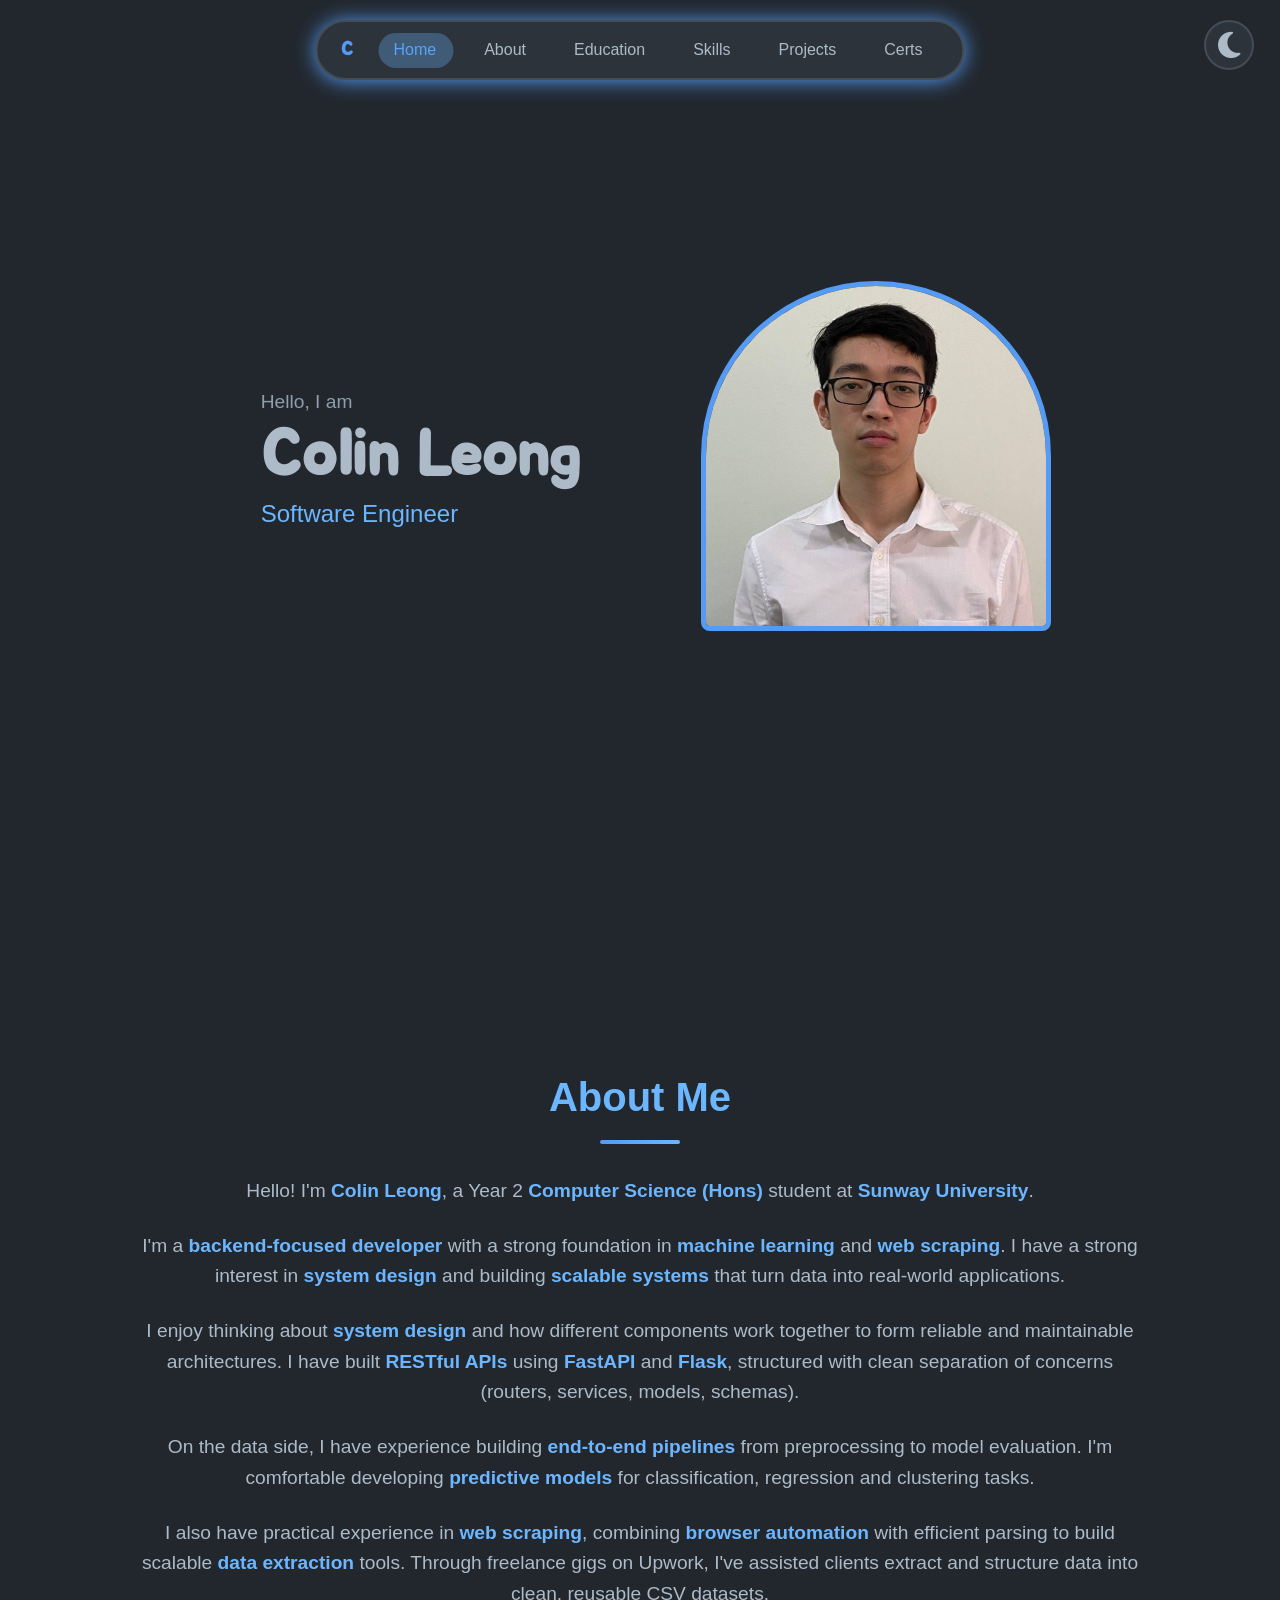
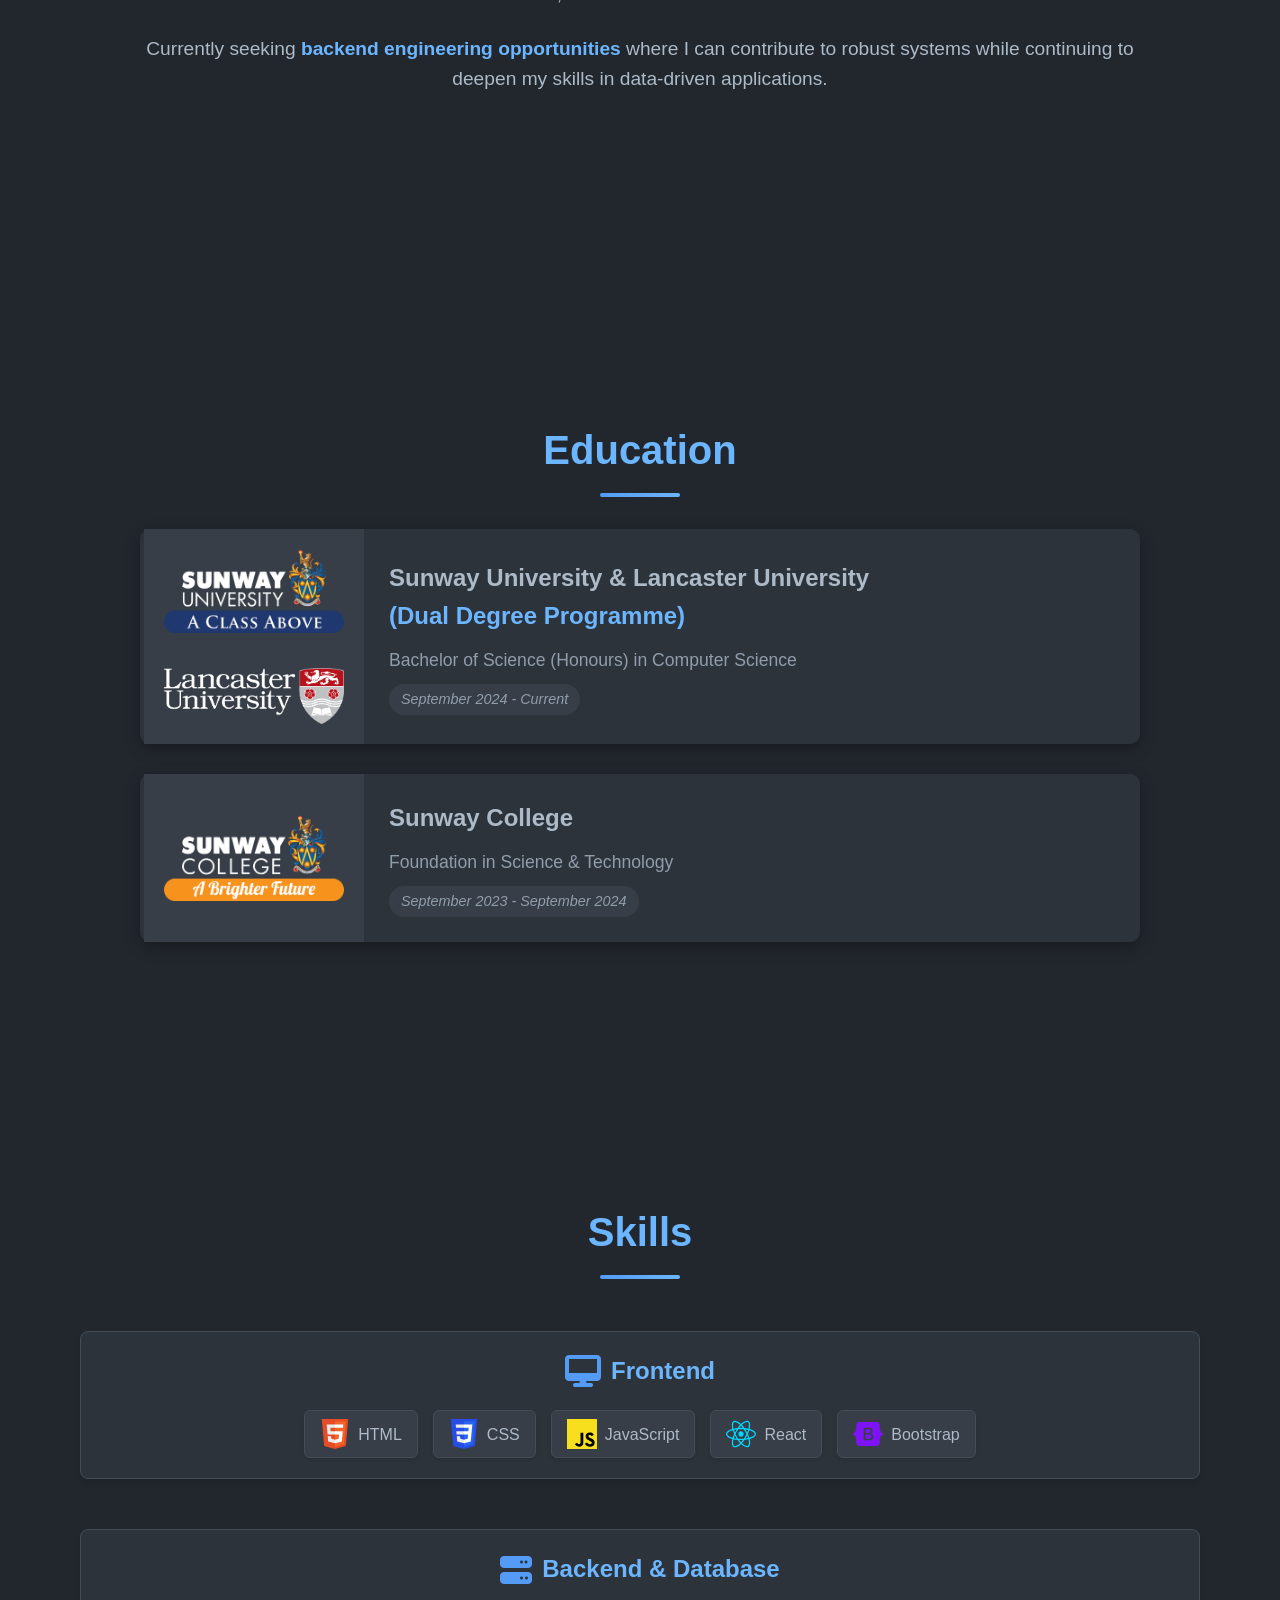
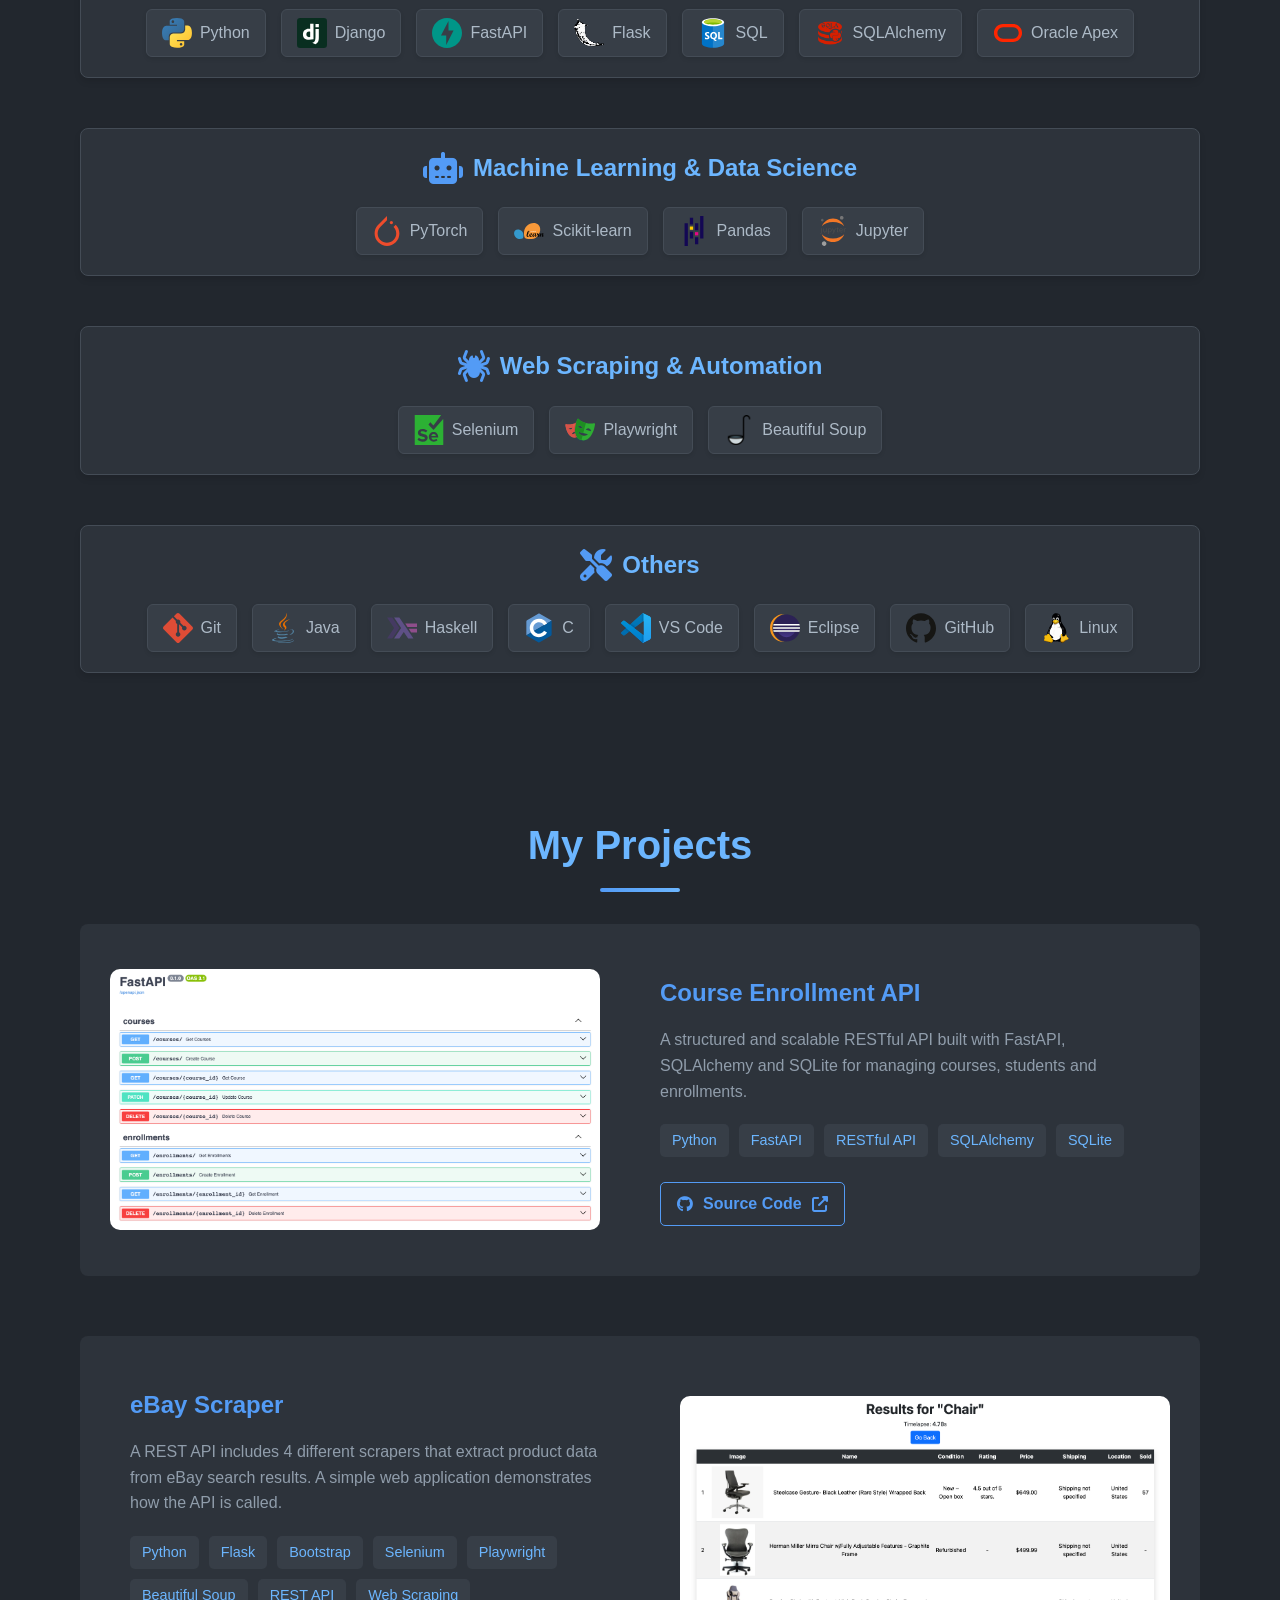
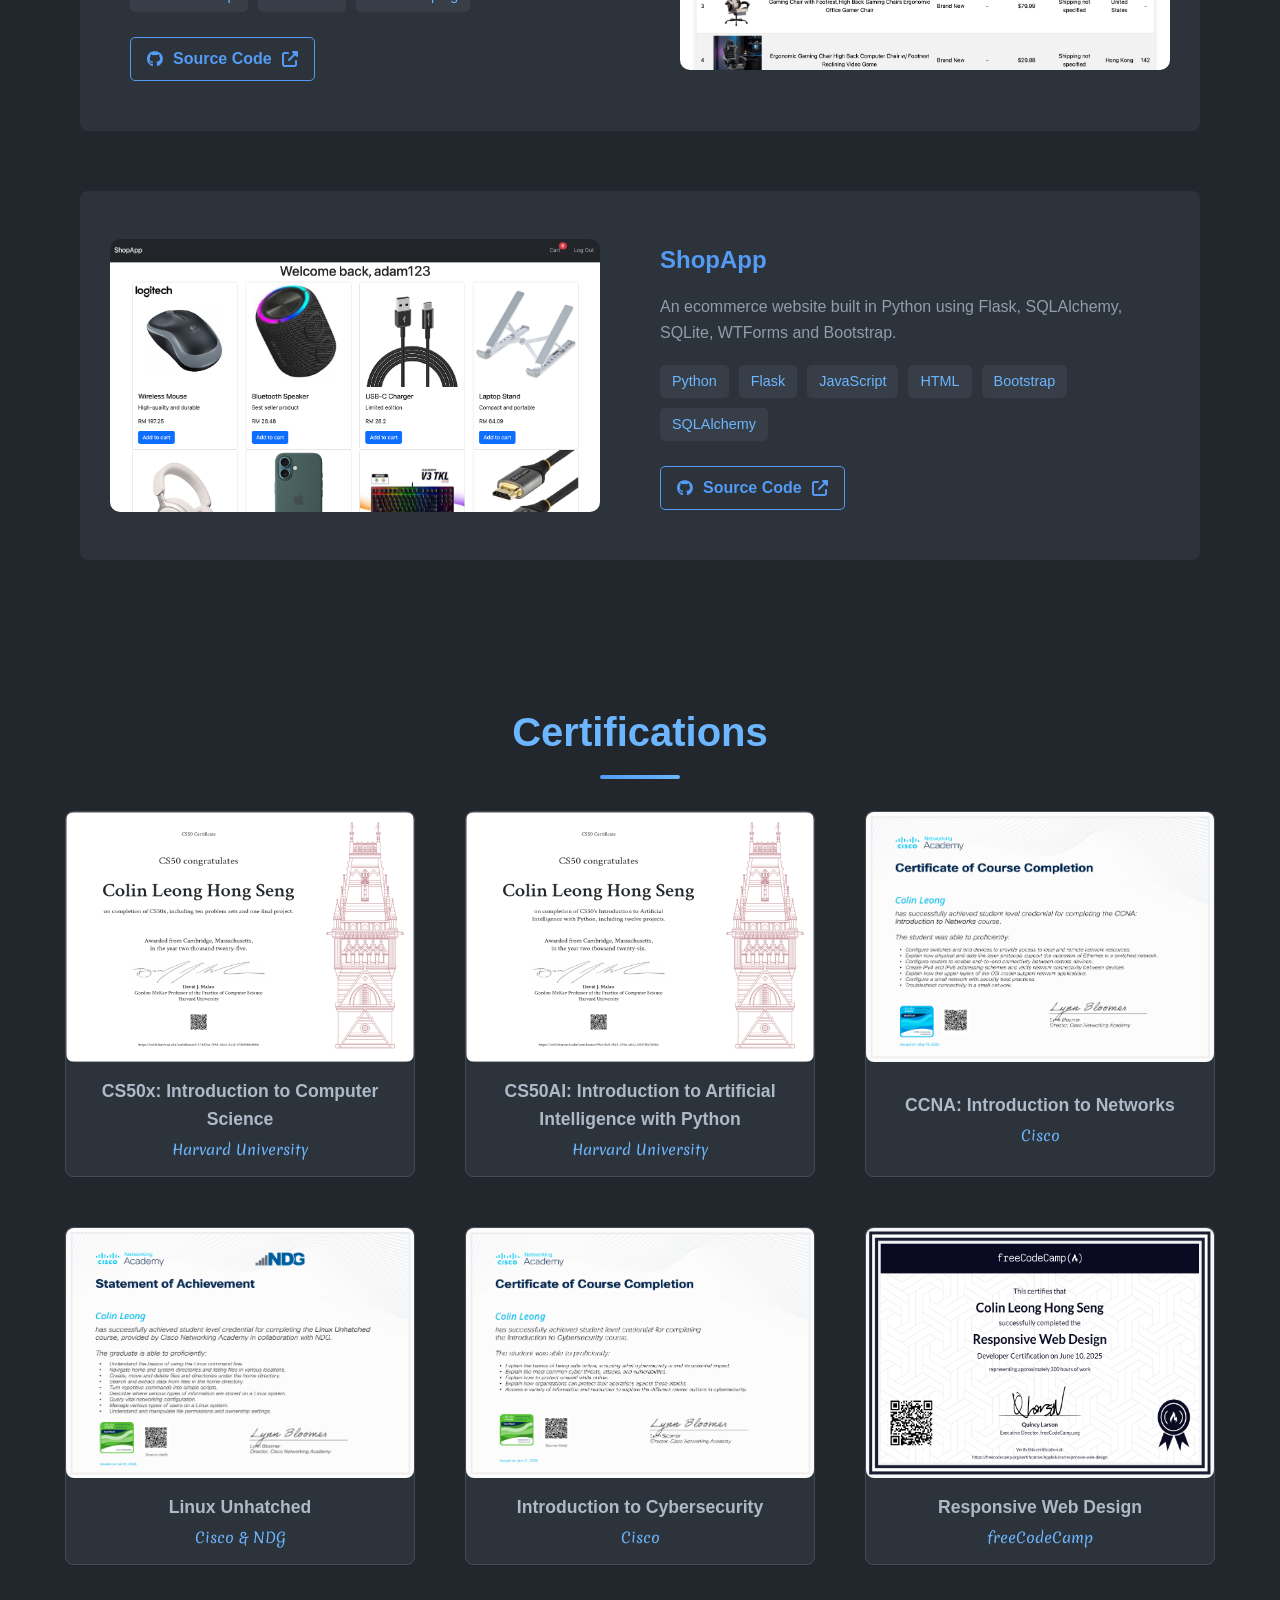
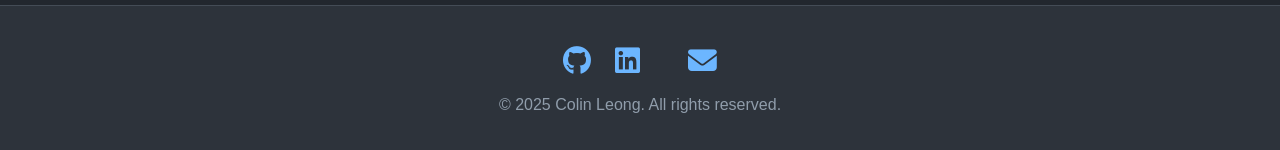
==== index.html @ dbf8478b "added course enrollment api picture" ====
<!DOCTYPE html>
<html lang="en">

<head>
    <meta charset="UTF-8">
    <meta name="viewport" content="width=device-width, initial-scale=1.0">
    <title>Colin Leong - Software Engineer</title>
    <link rel="icon" type="image/x-icon" href="images/favicon.ico">
    <link rel="stylesheet" href="https://cdnjs.cloudflare.com/ajax/libs/font-awesome/6.4.0/css/all.min.css">    <!-- Font Awesome -->
    <link rel="stylesheet" type='text/css' href="https://cdn.jsdelivr.net/gh/devicons/devicon@latest/devicon.min.css" />    <!-- Devicon -->
    <link rel="stylesheet" href="static/styles.css">
</head>

<body>
    <header>
        <!-- Navbar -->
        <nav id="navbar">
            <div id="logo">C</div>

            <div id="hamburger" class="pointer">
                <span></span>
                <span></span>
                <span></span>
            </div>

            <ul id="nav-links">
                <li><a href="#home" class="nav-link pointer active">Home</a></li>
                <li><a href="#about" class="nav-link pointer">About</a></li>
                <li><a href="#education" class="nav-link pointer">Education</a></li>
                <li><a href="#skills" class="nav-link pointer">Skills</a></li>
                <li><a href="#projects" class="nav-link pointer">Projects</a></li>
                <li><a href="#certs" class="nav-link pointer">Certs</a></li>
            </ul>

            <div id="nav-indicator"></div>
        </nav>

        <!-- Toggle Theme Button -->
        <button id="theme-toggle" class="pointer">
            <i class="fas fa-moon"></i>
        </button>
    </header>

    <main>
        <!-- Home Section -->
        <section id="home">
            <div id="home-container">
                <div id="home-text">
                    <span id="home-intro">Hello, I am</span>
                    <h1 id="home-name">Colin Leong</h1>
                    <span id="home-role">Software Engineer</span>
                </div>
                <div id="profile-container">
                    <img src="images/profile.jpg" alt="Profile Image" id="profile-image">
                </div>
            </div>
        </section>

        <!-- About Section -->
        <section id="about">
            <h2 class="section-title">About Me</h2>
            <div id="about-content">
                <p>Hello! I'm <span class="highlight">Colin Leong</span>, a Year 2 <span class="highlight">Computer Science (Hons)</span> student at <span class="highlight">Sunway University</span>.</p>
                <p>I'm a <span class="highlight">backend-focused developer</span> with a strong foundation in <span class="highlight">machine learning</span> and <span class="highlight">web scraping</span>. I have a strong interest in <span class="highlight">system design</span> and building <span class="highlight">scalable systems</span> that turn data into real-world applications.</p>
                <p>I enjoy thinking about <span class="highlight">system design</span> and how different components work together to form reliable and maintainable architectures. I have built <span class="highlight">RESTful APIs</span> using <span class="highlight">FastAPI</span> and <span class="highlight">Flask</span>, structured with clean separation of concerns (routers, services, models, schemas).</p>
                <p>On the data side, I have experience building <span class="highlight">end-to-end pipelines</span> from preprocessing to model evaluation. I'm comfortable developing <span class="highlight">predictive models</span> for classification, regression and clustering tasks.</p>
                <p>I also have practical experience in <span class="highlight">web scraping</span>, combining <span class="highlight">browser automation</span> with efficient parsing to build scalable <span class="highlight">data extraction</span> tools. Through freelance gigs on Upwork, I've assisted clients extract and structure data into clean, reusable CSV datasets.</p>
                <p>Currently seeking <span class="highlight">backend engineering opportunities</span> where I can contribute to robust systems while continuing to deepen my skills in data-driven applications.</p>
            </div>
        </section>

        <!-- Education Section -->
        <section id="education">
            <h2 class="section-title">Education</h2>
            <div id="education-container">

                <!-- Education - University -->
                <article class="education">
                    <div class="logo-container">
                        <img src="images/education/Sunway University Dark.png" alt="Sunway University" class="school-logo">
                        <img src="images/education/Lancaster University Dark.png" alt="Lancaster University" class="school-logo">
                    </div>
                    <div class="education-details">
                        <h3 class="school-name">Sunway University & Lancaster University<br>
                            <span id="degree-tooltip">
                                (Dual Degree Programme)
                                <span id="degree-tooltip-text">
                                    <span class="highlight">Lancaster University</span> oversees and moderates the programme delivered by <span class="highlight">Sunway University</span>, allowing degrees to be awarded by both institutions.
                                </span>
                            </span>
                        </h3>
                        <p class="programme">Bachelor of Science (Honours) in Computer Science</p>
                        <p class="year">September 2024 - Current</p>
                    </div>
                </article>
                
                <!-- Education - College -->
                <article class="education">
                    <div class="logo-container">
                        <img src="images/education/Sunway College Dark.png" alt="Sunway College" class="school-logo">
                    </div>
                    <div class="education-details">
                        <h3 class="school-name">Sunway College</h3>
                        <p class="programme">Foundation in Science & Technology</p>
                        <p class="year">September 2023 - September 2024</p>
                    </div>
                </article>
            </div>
        </section>

        <!-- Skills Section -->
        <section id="skills">
            <h2 class="section-title">Skills</h2>
            <div id="skills-container">
                <!-- Skills - Frontend -->
                <div class="skills-category">
                    <h3 class="category-title">
                        <i class="fas fa-desktop" title="Frontend"></i>
                        Frontend
                    </h3>
                    <ul class="skills-subcontainer">
                        <li class="skill-item">
                            <img src="images/skills/frontend/html.svg" alt="HTML" class="skill-icon">
                            <span>HTML</span>
                        </li>
                        <li class="skill-item">
                            <img src="images/skills/frontend/css.svg" alt="CSS" class="skill-icon">
                            <span>CSS</span>
                        </li>
                        <li class="skill-item">
                            <img src="images/skills/frontend/javascript.svg" alt="JavaScript" class="skill-icon">
                            <span>JavaScript</span>
                        </li>
                        <li class="skill-item">
                            <img src="images/skills/frontend/react.svg" alt="React" class="skill-icon">
                            <span>React</span>
                        </li>
                        <li class="skill-item">
                            <img src="images/skills/frontend/bootstrap.svg" alt="Bootstrap" class="skill-icon">
                            <span>Bootstrap</span>
                        </li>
                    </ul>
                </div>
                <!-- Skills - Backend & Database -->
                <div class="skills-category">
                    <h3 class="category-title">
                        <i class="fas fa-server" title="Backend"></i>
                        Backend & Database
                    </h3>
                    <ul class="skills-subcontainer">
                        <li class="skill-item">
                            <img src="images/skills/backend-db/python.svg" alt="Python" class="skill-icon">
                            <span>Python</span>
                        </li>
                        <li class="skill-item">
                            <img src="images/skills/backend-db/django.svg" alt="Django" class="skill-icon">
                            <span>Django</span>
                        </li>
                        <li class="skill-item">
                            <img src="images/skills/backend-db/fastapi.svg" alt="FastAPI" class="skill-icon">
                            <span>FastAPI</span>
                        </li>
                        <li class="skill-item">
                            <img src="images/skills/backend-db/flask.svg" alt="Flask" class="skill-icon">
                            <span>Flask</span>
                        </li>
                        <li class="skill-item">
                            <img src="images/skills/backend-db/sql.svg" alt="SQL" class="skill-icon">
                            <span>SQL</span>
                        </li>
                        <li class="skill-item">
                            <img src="images/skills/backend-db/sqlalchemy.png" alt="SQLAlchemy" class="skill-icon" style="width: auto;">
                            <span>SQLAlchemy</span>
                        </li>
                        <li class="skill-item">
                            <img src="images/skills/backend-db/oracle-apex.svg" alt="Oracle Apex" class="skill-icon">
                            <span>Oracle Apex</span>
                        </li>
                    </ul>
                </div>
                <!-- Skills - Machine Learning & Data Science -->
                <div class="skills-category">
                    <h3 class="category-title">
                        <i class="fas fa-robot" title="Machine Learning & Data Science"></i>
                        Machine Learning & Data Science
                    </h3>
                    <ul class="skills-subcontainer">
                        <li class="skill-item">
                            <img src="images/skills/ml-ds/pytorch.svg" alt="PyTorch" class="skill-icon">
                            <span>PyTorch</span>
                        </li>
                        <li class="skill-item">
                            <img src="images/skills/ml-ds/scikit-learn.svg" alt="Scikit-learn" class="skill-icon">
                            <span>Scikit-learn</span>
                        </li>
                        <li class="skill-item">
                            <img src="images/skills/ml-ds/pandas.svg" alt="Pandas" class="skill-icon">
                            <span>Pandas</span>
                        </li>
                        <li class="skill-item">
                            <img src="images/skills/ml-ds/jupyter.svg" alt="Jupyter" class="skill-icon">
                            <span>Jupyter</span>
                        </li>
                    </ul>
                </div>
                <!-- Skills - Web Scraping & Automation -->
                <div class="skills-category">
                    <h3 class="category-title">
                        <i class="fas fa-spider" title="Web Scraping & Automation"></i>
                        Web Scraping & Automation
                    </h3>
                    <ul class="skills-subcontainer">
                        <li class="skill-item">
                            <img src="images/skills/ws-automation/selenium.svg" alt="Selenium" class="skill-icon">
                            <span>Selenium</span>
                        </li>
                        <li class="skill-item">
                            <img src="images/skills/ws-automation/playwright.svg" alt="Playwright" class="skill-icon">
                            <span>Playwright</span>
                        </li>
                        <li class="skill-item">
                            <img src="images/skills/ws-automation/beautiful-soup.png" alt="Beautiful Soup" class="skill-icon">
                            <span>Beautiful Soup</span>
                        </li>
                    </ul>
                </div>
                <!-- Skills - Others -->
                <div class="skills-category">
                    <h3 class="category-title">
                        <i class="fas fa-tools" title="Others"></i>
                        Others
                    </h3>
                    <ul class="skills-subcontainer">
                        <li class="skill-item">
                            <img src="images/skills/others/git.svg" alt="Git" class="skill-icon">
                            <span>Git</span>
                        </li>
                        <li class="skill-item">
                            <img src="images/skills/others/java.svg" alt="Java" class="skill-icon">
                            <span>Java</span>
                        </li>
                        <li class="skill-item">
                            <img src="images/skills/others/haskell.svg" alt="Haskell" class="skill-icon">
                            <span>Haskell</span>
                        </li>
                        <li class="skill-item">
                            <img src="images/skills/others/c.svg" alt="C" class="skill-icon">
                            <span>C</span>
                        </li>
                        <li class="skill-item">
                            <img src="images/skills/others/vs-code.svg" alt="VS Code" class="skill-icon">
                            <span>VS Code</span>
                        </li>
                        <li class="skill-item">
                            <img src="images/skills/others/eclipse.svg" alt="Eclipse" class="skill-icon">
                            <span>Eclipse</span>
                        </li>
                        <li class="skill-item">
                            <img src="images/skills/others/github.svg" alt="GitHub" class="skill-icon">
                            <span>GitHub</span>
                        </li>
                        <li class="skill-item">
                            <img src="images/skills/others/linux.svg" alt="Linux" class="skill-icon">
                            <span>Linux</span>
                        </li>
                    </ul>
                </div>
            </div>
        </section>

        <!-- Projects Section -->
        <section id="projects">
            <h2 class="section-title">My Projects</h2>
            
            <div id="projects-container">
                <!-- Project 1 - Course Enrollment API -->
                <article class="project">
                    <div class="project-image-container">
                        <img src="images/projects/Course Enrollment API.png" alt="Course Enrollment API" class="project-image">
                    </div>
                    <div class="project-content">
                        <h3 class="project-title">Course Enrollment API</h3>
                        <p class="project-description">A structured and scalable RESTful API built with FastAPI, SQLAlchemy and SQLite for managing courses, students and enrollments.</p>
                        <div class="project-tags">
                            <span class="tag">Python</span>
                            <span class="tag">FastAPI</span>
                            <span class="tag">RESTful API</span>
                            <span class="tag">SQLAlchemy</span>
                            <span class="tag">SQLite</span>
                        </div>
                        <a href="https://github.com/applejuice8/course-enrollment" target="_blank" class="project-link pointer">
                            <i class="fa-brands fa-github"></i>
                            Source Code
                            <i class="fa-solid fa-up-right-from-square"></i>
                        </a>
                    </div>
                </article>

                <!-- Project 2 - eBay Scraper -->
                <article class="project">
                    <div class="project-image-container">
                        <img src="images/projects/eBay Scraper.png" alt="eBay Scraper" class="project-image">
                    </div>
                    <div class="project-content">
                        <h3 class="project-title">eBay Scraper</h3>
                        <p class="project-description">A REST API includes 4 different scrapers that extract product data from eBay search results. A simple web application demonstrates how the API is called.</p>
                        <div class="project-tags">
                            <span class="tag">Python</span>
                            <span class="tag">Flask</span>
                            <span class="tag">Bootstrap</span>
                            <span class="tag">Selenium</span>
                            <span class="tag">Playwright</span>
                            <span class="tag">Beautiful Soup</span>
                            <span class="tag">REST API</span>
                            <span class="tag">Web Scraping</span>
                        </div>
                        <a href="https://github.com/applejuice8/ebay-scraper" target="_blank" class="project-link pointer">
                            <i class="fa-brands fa-github"></i>
                            Source Code
                            <i class="fa-solid fa-up-right-from-square"></i>
                        </a>
                    </div>
                </article>

                <!-- Project 3 - ShopApp -->
                <article class="project">
                    <div class="project-image-container">
                        <img src="images/projects/shopapp.png" alt="ShopApp" class="project-image">
                    </div>
                    <div class="project-content">
                        <h3 class="project-title">ShopApp</h3>
                        <p class="project-description">An ecommerce website built in Python using Flask, SQLAlchemy, SQLite, WTForms and Bootstrap.</p>
                        <div class="project-tags">
                            <span class="tag">Python</span>
                            <span class="tag">Flask</span>
                            <span class="tag">JavaScript</span>
                            <span class="tag">HTML</span>
                            <span class="tag">Bootstrap</span>
                            <span class="tag">SQLAlchemy</span>
                        </div>
                        <a href="https://github.com/applejuice8/shopapp" target="_blank" class="project-link pointer">
                            <i class="fa-brands fa-github"></i>
                            Source Code
                            <i class="fa-solid fa-up-right-from-square"></i>
                        </a>
                    </div>
                </article>
            </div>
        </section>

        <!-- Certifications Section -->
        <section id="certs">
            <h2 class="section-title">Certifications</h2>
            <div id="certs-container">

                <!-- Cert 1 - CS50x: Introduction to Computer Science -->
                <article class="cert pointer">
                    <img class="cert-image" src="images/certs/CS50x.png" alt="CS50x: Introduction to Computer Science">
                    <div class="cert-details">
                        <h3 class="cert-name">CS50x: Introduction to Computer Science</h3>
                        <p class="cert-issuer">Harvard University</p>
                    </div>
                </article>

                <!-- Cert 2 - CS50AI: Introduction to Artificial Intelligence with Python -->
                <article class="cert pointer">
                    <img class="cert-image" src="images/certs/CS50AI.png" alt="CS50AI: Introduction to Artificial Intelligence with Python">
                    <div class="cert-details">
                        <h3 class="cert-name">CS50AI: Introduction to Artificial Intelligence with Python</h3>
                        <p class="cert-issuer">Harvard University</p>
                    </div>
                </article>

                <!-- Cert 3 - CCNA: Introduction to Networks -->
                <article class="cert pointer">
                    <img class="cert-image" src="images/certs/CCNA Introduction to Networks.png" alt="CCNA: Introduction to Networks">
                    <div class="cert-details">
                        <h3 class="cert-name">CCNA: Introduction to Networks</h3>
                        <p class="cert-issuer">Cisco</p>
                    </div>
                </article>

                <!-- Cert 4 - Linux Unhatched -->
                <article class="cert pointer">
                    <img class="cert-image" src="images/certs/Linux Unhatched.png" alt="Linux Unhatched">
                    <div class="cert-details">
                        <h3 class="cert-name">Linux Unhatched</h3>
                        <p class="cert-issuer">Cisco & NDG</p>
                    </div>
                </article>

                <!-- Cert 5 - Introduction to Cybersecurity -->
                <article class="cert pointer">
                    <img class="cert-image" src="images/certs/Introduction to Cybersecurity.png" alt="Introduction to Cybersecurity">
                    <div class="cert-details">
                        <h3 class="cert-name">Introduction to Cybersecurity</h3>
                        <p class="cert-issuer">Cisco</p>
                    </div>
                </article>

                <!-- Cert 6 - Responsive Web Design -->
                <article class="cert pointer">
                    <img class="cert-image" src="images/certs/Responsive Web Design.png" alt="Responsive Web Design">
                    <div class="cert-details">
                        <h3 class="cert-name">Responsive Web Design</h3>
                        <p class="cert-issuer">freeCodeCamp</p>
                    </div>
                </article>
            </div>

            <!-- Fullscreen Cert Overlay -->
            <div id="overlay">
                <button id="close-btn" class="pointer">&times;</button>
                <div id="overlay-cert">
                    <img id="overlay-image" src="" alt="">
                    <div id="overlay-details">
                        <h2 id="overlay-name"></h2>
                        <p id="overlay-issuer"></p>
                    </div>
                </div>
            </div>
        </section>
    </main>

    <footer>
        <!-- Social Icons -->
        <div id="social-icons">
            <a href="https://github.com/applejuice8" target="_blank" class="social-icon pointer">
                <i class="fa-brands fa-github"></i>
                <span class="tooltip-text">GitHub</span>
            </a>
            <a href="https://www.linkedin.com/in/colin-leong-ba0a8233b/" target="_blank" class="social-icon pointer">
                <i class="fab fa-linkedin"></i>
                <span class="tooltip-text">LinkedIn</span>
            </a>
            <a href="https://leetcode.com/u/colinleonghongseng/" target="_blank" class="social-icon pointer">
                <i class="devicon-leetcode-plain"></i>
                <span class="tooltip-text">LeetCode</span>
            </a>
            <a href="mailto:23075450@imail.sunway.edu.my" target="_blank" class="social-icon pointer">
                <i class="fas fa-envelope"></i>
                <span class="tooltip-text">Email</span>
            </a>
        </div>
        
        <!-- Copyright -->
        <span id="copyright">
            &copy; 2025 Colin Leong. All rights reserved.
        </span>
    </footer>

    <!-- JavaScript -->
    <script src="static/script.js"></script>
</body>
</html>
---- static/styles.css ----
/* Import Fonts */
@import url('https://fonts.googleapis.com/css2?family=Jua&display=swap');
@import url('https://fonts.googleapis.com/css2?family=Merienda&display=swap');

/* Dark Colour Theme */
:root {
    --bg-primary: #22272e;
    --bg-secondary: #2d333b;
    --bg-accent: #373e47;
    --text-primary: #adbac7;
    --text-secondary: #909dab;
    --text-accent: #6cb6ff;
    --border-color: #444c56;
    --highlight: #539bf5;
    --nav-indicator: rgba(108, 182, 255, 0.3);
}

/* Light Colour Theme */
.light-mode {
    --bg-primary: #f0f5ff;
    --bg-secondary: #ffffff;
    --bg-accent: #e6edff;
    --text-primary: #1a1a2e;
    --text-secondary: #4a4a6a;
    --text-accent: #2563eb;
    --border-color: #d1d5db;
    --highlight: #3b82f6;
    --nav-indicator: rgba(59, 130, 246, 0.2);
}

/* General */
* {
    margin: 0;
    padding: 0;
    box-sizing: border-box;
    font-family: 'Segoe UI', Tahoma,  sans-serif;
}

html {
    scroll-behavior: smooth;
}

body {
    cursor: url('../images/cursor.png'), auto;
    background: var(--bg-primary);
    color: var(--text-primary);
    line-height: 1.6;
}

.pointer {
    cursor: url('../images/pointer.png'), auto;
}

.highlight {
    color: var(--text-accent);
    font-weight: 600;
}

/* Scrollbar */
body::-webkit-scrollbar {
    width: 15px;
}
body::-webkit-scrollbar-track {
    background: var(--bg-secondary);
}
body::-webkit-scrollbar-thumb {
    background-color: var(--highlight);
    border-radius: 6px;
    border: 2px solid var(--bg-secondary);
}

/* Navbar */
#navbar {
    position: fixed;
    top: 20px;
    left: 50%;
    transform: translateX(-50%);
    display: flex;
    align-items: center;
    background: var(--bg-secondary);
    border-radius: 100px;
    padding: 0.8rem 1.5rem;
    z-index: 100;
    border: 2px solid var(--border-color);
    box-shadow: 0 1px 20px var(--highlight);
}

#logo {
    font-family: 'Jua';
    font-weight: bold;
    margin-right: 1.5rem;
    color: var(--highlight);
    font-size: 1.2rem;
}

#hamburger {
    display: none;
    padding: 0.5rem;
}

#hamburger span {
    display: block;
    width: 25px;
    height: 3px;
    background: var(--text-primary);
    margin: 5px 0;
    transition: all 0.3s ease;
}

#nav-links {
    list-style: none;
    display: flex;
    gap: 1rem;
    position: relative;
    margin: 0;
    padding: 0;
}

.nav-link {
    color: var(--text-primary);
    text-decoration: none;
    padding: 1rem;
    position: relative;
    transition: color 0.2s ease;
}

.nav-link:hover {
    color: var(--text-accent);
}

.nav-link.active {
    color: var(--highlight);
}

#nav-indicator {
    position: absolute;
    height: 35px;
    background: var(--nav-indicator);
    border-radius: 50px;
    transition: all 0.3s ease;
    max-width: 100px;
}

/* Toggle Theme Button */
#theme-toggle {
    position: fixed;
    top: 20px;
    right: 2%;
    border: 2px solid var(--border-color);
    background: var(--bg-secondary);
    color: var(--text-primary);
    border-radius: 50%;
    width: 50px;
    height: 50px;
    padding: 10px;
    display: flex;
    align-items: center;
    justify-content: center;
    z-index: 100;
    transition: all 0.3s ease;
}

#theme-toggle:hover {
    background: var(--bg-accent);
    color: var(--highlight);
}

#theme-toggle i {
    font-size: 30px;
}

/* Sections */
section {
    min-height: 100vh;
    padding: 100px 40px 40px;
    display: flex;
    flex-direction: column;
    justify-content: center;
    align-items: center;
    max-width: 1200px;
    margin: 0 auto;
}

.section-title {
    color: var(--text-accent);
    font-size: 2.5rem;
    margin-bottom: 2rem;
    font-weight: 600;
    text-align: center;
    position: relative;
    padding-bottom: 15px;
}

.section-title::after {
    content: '';
    position: absolute;
    bottom: 0;
    left: 50%;
    transform: translateX(-50%);
    width: 80px;
    height: 4px;
    background: linear-gradient(90deg, var(--highlight), var(--text-accent));
    border-radius: 2px;
}

/* Home Section */
#home {
    padding: 0;
}

#home-container {
    max-width: 1200px;
    min-height: 80vh;
    margin: 20px auto 0;
    display: flex;
    justify-content: space-evenly;
    align-items: center;
    gap: 7vw;
}

#home-text {
    max-width: 600px;
    padding: 2rem;
}

#home-intro {
    font-size: 1.2rem;
    color: var(--text-secondary);
    margin-bottom: 0.5rem;
}

#home-name {
    font-family: 'Jua';
    font-size: 4rem;
    margin: 0;
    color: var(--text-primary);
    font-weight: 600;
    line-height: 1.2;
}

#home-role {
    font-size: 1.5rem;
    color: var(--text-accent);
    margin-top: 1rem;
    margin-bottom: 2rem;
}

#profile-image {
    width: 350px;
    height: 350px;
    border-radius: 200px 200px 10px 10px;
    object-fit: cover;
    border: 5px solid var(--highlight);
    transition: transform 0.3s ease, box-shadow 0.3s ease;
}

#profile-image:hover {
    transform: scale(1.05);
    box-shadow: 0 0 20px var(--text-accent);
}

/* About Section */
#about-content {
    display: flex;
    flex-direction: column;
    gap: 1.5rem;
    font-size: 1.2rem;
    max-width: 1000px;
    margin: 0 auto;
    text-align: center;
}

/* Education Section */
#education-container {
    display: flex;
    flex-direction: column;
    gap: 30px;
    width: 100%;
    max-width: 1000px;
}

.education {
    background-color: var(--bg-secondary);
    border-radius: 10px;
    box-shadow: 0 5px 15px rgba(0, 0, 0, 0.3);
    display: flex;
    transition: all 0.3s ease;
    border-left: 4px solid transparent;
    width: 100%;
}

.education:hover {
    transform: translateY(-5px);
    box-shadow: 0 8px 25px var(--highlight);

}

.logo-container {
    width: 220px;
    background-color: var(--bg-accent);
    display: flex;
    flex-direction: column;
    align-items: center;
    justify-content: center;
    padding: 20px;
    transition: background-color 0.3s ease;
    gap: 35px;
    flex-wrap: wrap;
    overflow: hidden;
}

.education:hover .logo-container {
    background-color: var(--border-color);
}

.logo-container img {
    width: 100%;
}

.education-details {
    margin-top: auto;
    margin-bottom: auto;
    padding: 25px;
    flex: 1;
}

.school-name {
    font-size: 1.5rem;
    color: var(--text-primary);
    margin-bottom: 10px;
    font-weight: 600;
}

.programme {
    font-size: 1.1rem;
    color: var(--text-secondary);
    margin-bottom: 10px;
    font-weight: 500;
}

.year {
    color: var(--text-secondary);
    font-style: italic;
    display: inline-block;
    padding: 4px 12px;
    background-color: var(--bg-accent);
    border-radius: 20px;
    font-size: 0.9rem;
}

/* Education Section - Dual Degree Tooltip */
#degree-tooltip {
    cursor: help;
    position: relative;
    color: var(--text-accent);
}

#degree-tooltip #degree-tooltip-text {
    visibility: hidden;
    width: 600px;
    background-color: var(--bg-accent);
    color: var(--text-primary);
    text-align: center;
    border-radius: 6px;
    padding: 20px;
    position: absolute;
    bottom: 125%;
    left: 50%;
    transform: translateX(-50%);
    opacity: 0;
    transition: all 0.3s ease;
    font-size: 0.9rem;
}

#degree-tooltip:hover #degree-tooltip-text {
    visibility: visible;
    opacity: 1;
}

/* Skills Section */
#skills-container {
    display: flex;
    flex-wrap: wrap;
    gap: 30px;
    width: 100%;
}

.category-title {
    font-size: 1.5rem;
    margin-bottom: 20px;
    color: var(--text-accent);
    display: flex;
    align-items: center;
    width: fit-content;
    margin-left: auto;
    margin-right: auto;
}

.category-title i {
    font-size: 2rem;
    margin-right: 10px;
    color: var(--highlight);
}

/* Skills Section - Tools Section */
.skills-category {
    width: 100%;
    margin-top: 20px;
    background-color: var(--bg-secondary);
    border-radius: 8px;
    padding: 20px;
    box-shadow: 0 4px 6px rgba(0, 0, 0, 0.1);
    border: 1px solid var(--border-color);
}

.skills-subcontainer {
    display: flex;
    flex-wrap: wrap;
    gap: 15px;
    justify-content: center;
}

.skill-item {
    list-style-type: none;
    border: 1px solid var(--border-color);
    display: flex;
    align-items: center;
    gap: 8px;
    font-size: 1em;
    padding: 8px 15px;
    border-radius: 6px;
    background-color: var(--bg-accent);
    color: var(--text-primary);
    transition: all 0.2s ease;
    box-shadow: 0 2px 4px rgba(0, 0, 0, 0.1);
}

.skill-item:hover {
    color: var(--highlight);
    transform: translateY(-3px);
    box-shadow: 0 4px 8px var(--highlight);
    border-color: var(--highlight);
}

.skill-icon {
    height: 30px;
    width: 30px;
}

/* Projects Section */
#projects-container {
    max-width: 1200px;
    margin: 0 auto;
    display: flex;
    flex-direction: column;
    gap: 60px;
}

.project {
    display: flex;
    gap: 40px;
    align-items: center;
    padding: 30px;
    border-radius: 8px;
    background-color: var(--bg-secondary);
}

.project:nth-child(even) {
    flex-direction: row-reverse;
}

.project-image-container {
    flex: 1;
    border-radius: 10px;
    overflow: hidden;
    transition: all 0.5s ease;
}

.project-image-container:hover  {
    outline: 3px solid var(--highlight);
    outline-offset: 10px;
    transform: scale(1.05);
    border-radius: 200px;
}

.project-image-container img {
    width: 100%;
    height: auto;
    display: block;
}

.project-content {
    flex: 1;
    padding: 20px;
}

.project-title {
    color: var(--highlight);
    margin-bottom: 15px;
    font-size: 1.5rem;
}

.project-description {
    margin-bottom: 20px;
    color: var(--text-secondary);
}

.project-tags {
    display: flex;
    flex-wrap: wrap;
    gap: 10px;
    margin-bottom: 25px;
}

.tag {
    background-color: var(--bg-accent);
    color: var(--text-accent);
    padding: 5px 12px;
    border-radius: 5px;
    font-size: 0.9rem;
    font-weight: 500;
}

.project-link {
    display: flex;
    justify-content: center;
    align-items: center;
    width: fit-content;
    gap: 10px;
    color: var(--highlight);
    text-decoration: none;
    font-weight: 600;
    transition: color 0.2s ease;
    border: 1px solid var(--highlight);
    padding: 8px 16px;
    border-radius: 5px;
}

.project-link:hover {
    color: var(--text-accent);
    background-color: rgba(83, 155, 245, 0.1);
}

/* Certifications Section */
#certs {
    max-width: 1400px;
}

#certs-container {
    display: flex;
    flex-wrap: wrap;
    gap: 50px;
    justify-content: center;
}

.cert {
    display: flex;
    flex-direction: column;
    text-align: center;
    width: 350px;
    background-color: var(--bg-secondary);
    border-radius: 8px;
    border: 1px solid var(--border-color);
    transition: all 0.3s ease;
    position: relative;
}

.cert:hover {
    transform: translateY(-7px);
    box-shadow: 0 10px 26px var(--highlight);
}

.cert-image {
    border-radius: 8px;
    height: 250px;
    width: auto;
}

.cert-details {
    padding: 15px;
    margin-top: auto;
    margin-bottom: auto;
}

.cert-name {
    font-size: 1.1rem;
    margin-bottom: 5px;
    color: var(--text-primary);
}

.cert-issuer {
    font-size: 0.9rem;
    color: var(--text-accent);
    font-family: 'Merienda', cursive;
}

/* Certifications Section - Fullscreen Overlay */
#overlay {
    position: fixed;
    top: 0;
    left: 0;
    width: 100%;
    height: 100%;
    background-color: rgba(0, 0, 0, 0.9);
    display: flex;
    justify-content: center;
    align-items: center;
    z-index: 1000;
    opacity: 0;
    visibility: hidden;
    transition: all 0.3s ease;
}

#overlay.active {
    opacity: 1;
    visibility: visible;
}

#close-btn {
    position: fixed;
    top: 30px;
    right: 30px;
    font-size: 2.5rem;
    color: #adbac7;
    background: none;
    border: none;
    transition: color 0.3s ease;
    z-index: 100;
}

#close-btn:hover {
    color: #539bf5;
}

#overlay-cert {
    position: relative;
    max-width: 100%;
    max-height: 90%;
    text-align: center;
}

#overlay-image {
    max-width: 100%;
    max-height: 80vh;
    border-radius: 8px;
}

#overlay-details {
    margin-top: 20px;
}

#overlay-name {
    font-size: 1.5rem;
    color: #adbac7;
    margin-bottom: 5px;
}

#overlay-issuer {
    font-size: 1.1rem;
    color: #6cb6ff;
    font-family: 'Merienda', cursive;
}

/* Contact Section */
#contact-form {
    background-color: var(--bg-secondary);
    padding: 2rem;
    border-radius: 8px;
    border: 1px solid var(--border-color);
    max-width: 800px;
    width: 100%;
}

.form-group {
    margin-bottom: 1.5rem;
}

label {
    cursor: url('../images/cursor.png'), auto;
    display: block;
    margin-bottom: 0.5rem;
    color: var(--text-primary);
}

/* Error Message */
.error {
    color: red;
    font-size: 0.8em;
    margin-left: 5px;
}

#radio-group {
    display: flex;
    justify-content: center;
    flex-wrap: wrap;
    gap: 1rem;
    margin-top: 0.5rem;
}

.radio-option {
    position: relative;
    width: 150px;
}

.radio-option * {
    cursor: url('../images/pointer.png'), auto;
}

.radio-option input {
    position: absolute;
    opacity: 0;
}

.radio-option label {
    display: block;
    padding: 0.75rem 1rem;
    background-color: var(--bg-accent);
    border: 1px solid var(--border-color);
    border-radius: 4px;
    text-align: center;
    transition: all 0.2s ease;
    margin-bottom: 0;
}

.radio-option:hover label {
    background-color: var(--bg-primary);
    border-color: var(--text-accent);
}

.radio-option input:checked + label {
    background-color: var(--highlight);
    color: var(--bg-primary);
    border-color: var(--highlight);
}

input, textarea {
    width: 100%;
    padding: 0.75rem;
    background-color: var(--bg-accent);
    border: 1px solid var(--border-color);
    border-radius: 4px;
    color: var(--text-primary);
    font-size: 1rem;
}

input:focus, textarea:focus {
    outline: none;
    border-color: var(--highlight);
}

textarea {
    min-height: 150px;
}

#submit-button {
    background-color: var(--highlight);
    color: var(--bg-primary);
    border: none;
    padding: 0.75rem 1.5rem;
    border-radius: 4px;
    font-size: 1rem;
    font-weight: 600;
    transition: background-color 0.2s;
    width: 100%;
}

#submit-button:hover {
    background-color: var(--text-accent);
}

/* Footer */
footer {
    padding: 2rem;
    text-align: center;
    background: var(--bg-secondary);
    color: var(--text-secondary);
    border-top: 1px solid var(--border-color);
}

#social-icons {
    display: flex;
    justify-content: center;
    gap: 1.5rem;
    margin-bottom: 1.5rem;
    font-size: 1.8rem;
}

.social-icon {
    height: 30px;
    width: auto;
    color: var(--text-accent);
    transition: all 0.3s ease;
    text-decoration: none;
    position: relative;
}

.social-icon:hover {
    color: var(--highlight);
    transform: translateY(-10px);
}

.tooltip-text {
    position: absolute;
    bottom: 10px;
    left: 50%;
    transform: translateX(-50%);
    background-color: var(--highlight);
    color: var(--bg-primary);
    padding: 5px 12px;
    border-radius: 20px;
    font-size: 0.8rem;
    white-space: nowrap;
    opacity: 0;
    visibility: hidden;
    transition: all 0.3s ease;
    font-weight: 600;
    z-index: 10;
}

.social-icon:hover .tooltip-text {
    opacity: 1;
    visibility: visible;
    bottom: 30px;
}

/* Responsive */
@media (max-width: 900px) {
    #home-container {
        gap: 1vw;
    }

    /* Projects Section */
    .project {
        flex-direction: column;
        gap: 20px;
        text-align: center;
    }
    
    .project:nth-child(even) {
        flex-direction: column;
    }

    .project-tags {
        display: flex;
        justify-content: center;
    }
    
    .project-image-container {
        width: 100%;
        max-width: 500px;
    }

    .project-link {
        margin-left: auto;
        margin-right: auto;
    }
}

/* Mobile */
@media (max-width: 768px) {
    /* Navbar */
    #navbar {
        flex-direction: row;
        padding: 0.2rem 1.2rem;
    }
    
    #logo {
        margin-right: 0;
    }
    
    #hamburger {
        display: block;
        margin-left: 1rem;
    }

    /* Navbar - Hamburger Icon Animation */
    #hamburger.active span:nth-child(1) {
        transform: translateY(8px) rotate(45deg);
    }
    #hamburger.active span:nth-child(2) {
        opacity: 0;
    }
    #hamburger.active span:nth-child(3) {
        transform: translateY(-8px) rotate(-45deg);
    }
    
    #nav-links {
        position: absolute;
        top: 120%;
        left: 50%;
        transform: translateX(-50%);
        background: var(--bg-accent);
        border-radius: 12px;
        box-shadow: 0 8px 24px rgba(0, 0, 0, 0.3);
        overflow: hidden;
        max-height: 0;
        transition: max-height 0.4s ease, padding 0.4s ease;
        display: flex;
        flex-direction: column;
        align-items: center;
        /* border: 1px solid var(--border-color); */
        border: 2px solid var(--highlight);
    }

    #nav-links.active {
        max-height: 500px;
        padding: 0.5rem 0;
    }

    #nav-links.active .nav-link:hover {
        background-color: var(--nav-indicator);
    }

    #nav-links:not(.active) {
        border: none;
    }
    
    .nav-link {
        padding: 0.8rem 1.5rem;
        display: block;
        width: 70vw;
        text-align: center;
    }
    
    #nav-indicator {
        display: none;
    }

    /* Home Section */
    #home-container {
        flex-direction: column-reverse;
        text-align: center;
        padding: 1rem;
        gap: 0;
    }

    #home-text {
        padding: 1rem;
    }

    #profile-container {
        margin-bottom: 2rem;
    }

    #home-name {
        font-size: 2.5rem;
    }

    #home-role {
        font-size: 1.4rem;
    }

    #profile-image {
        width: 300px;
        height: 300px;
    }

    /* Education Section */
    .education {
        flex-direction: column;
        text-align: center;
    }
    
    .logo-container {
        flex-direction: row;
        width: 100%;
    }

    .logo-container img {
        max-width: 220px;
        width: auto;
    }
    
    #degree-tooltip #degree-tooltip-text {
        width: 70vw;
        left: -30px;
        transform: none;
    }

    /* Skills Section */
    #skills-subcontainer {
        flex-direction: column;
    }
}
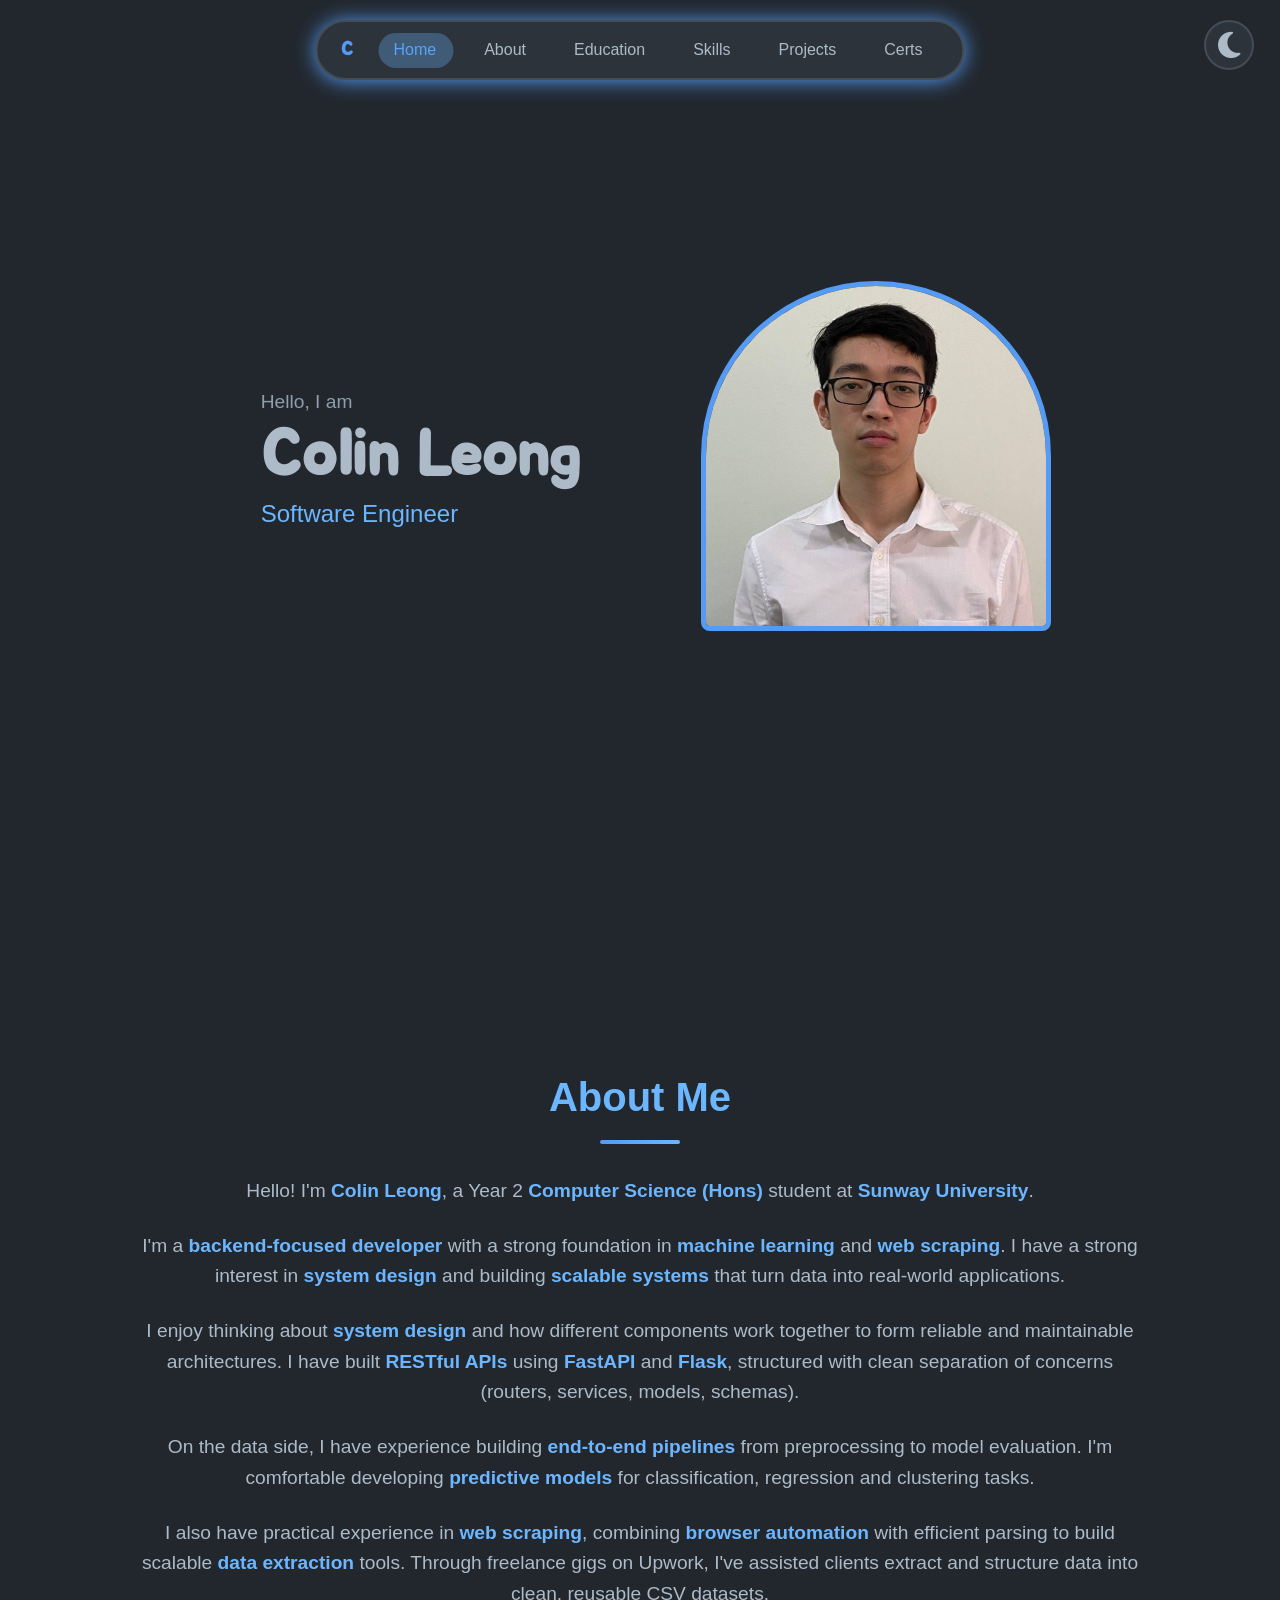
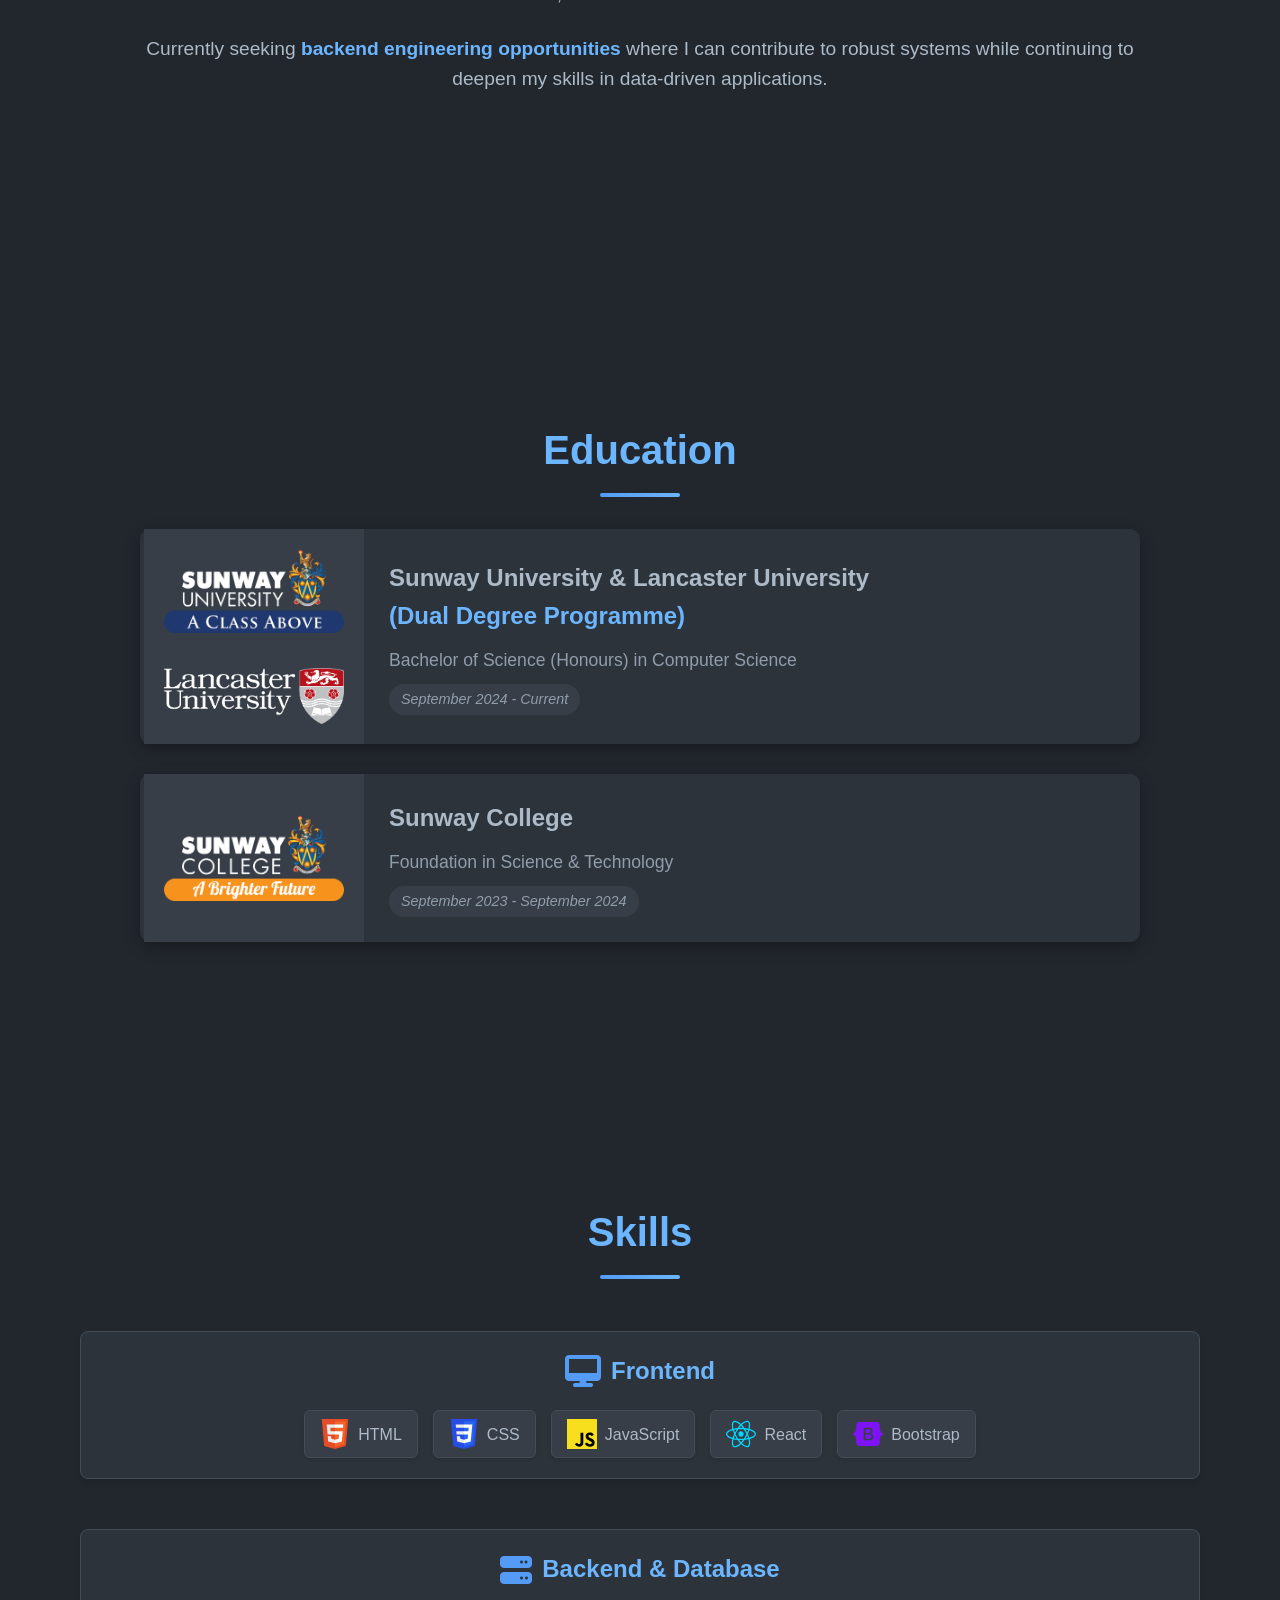
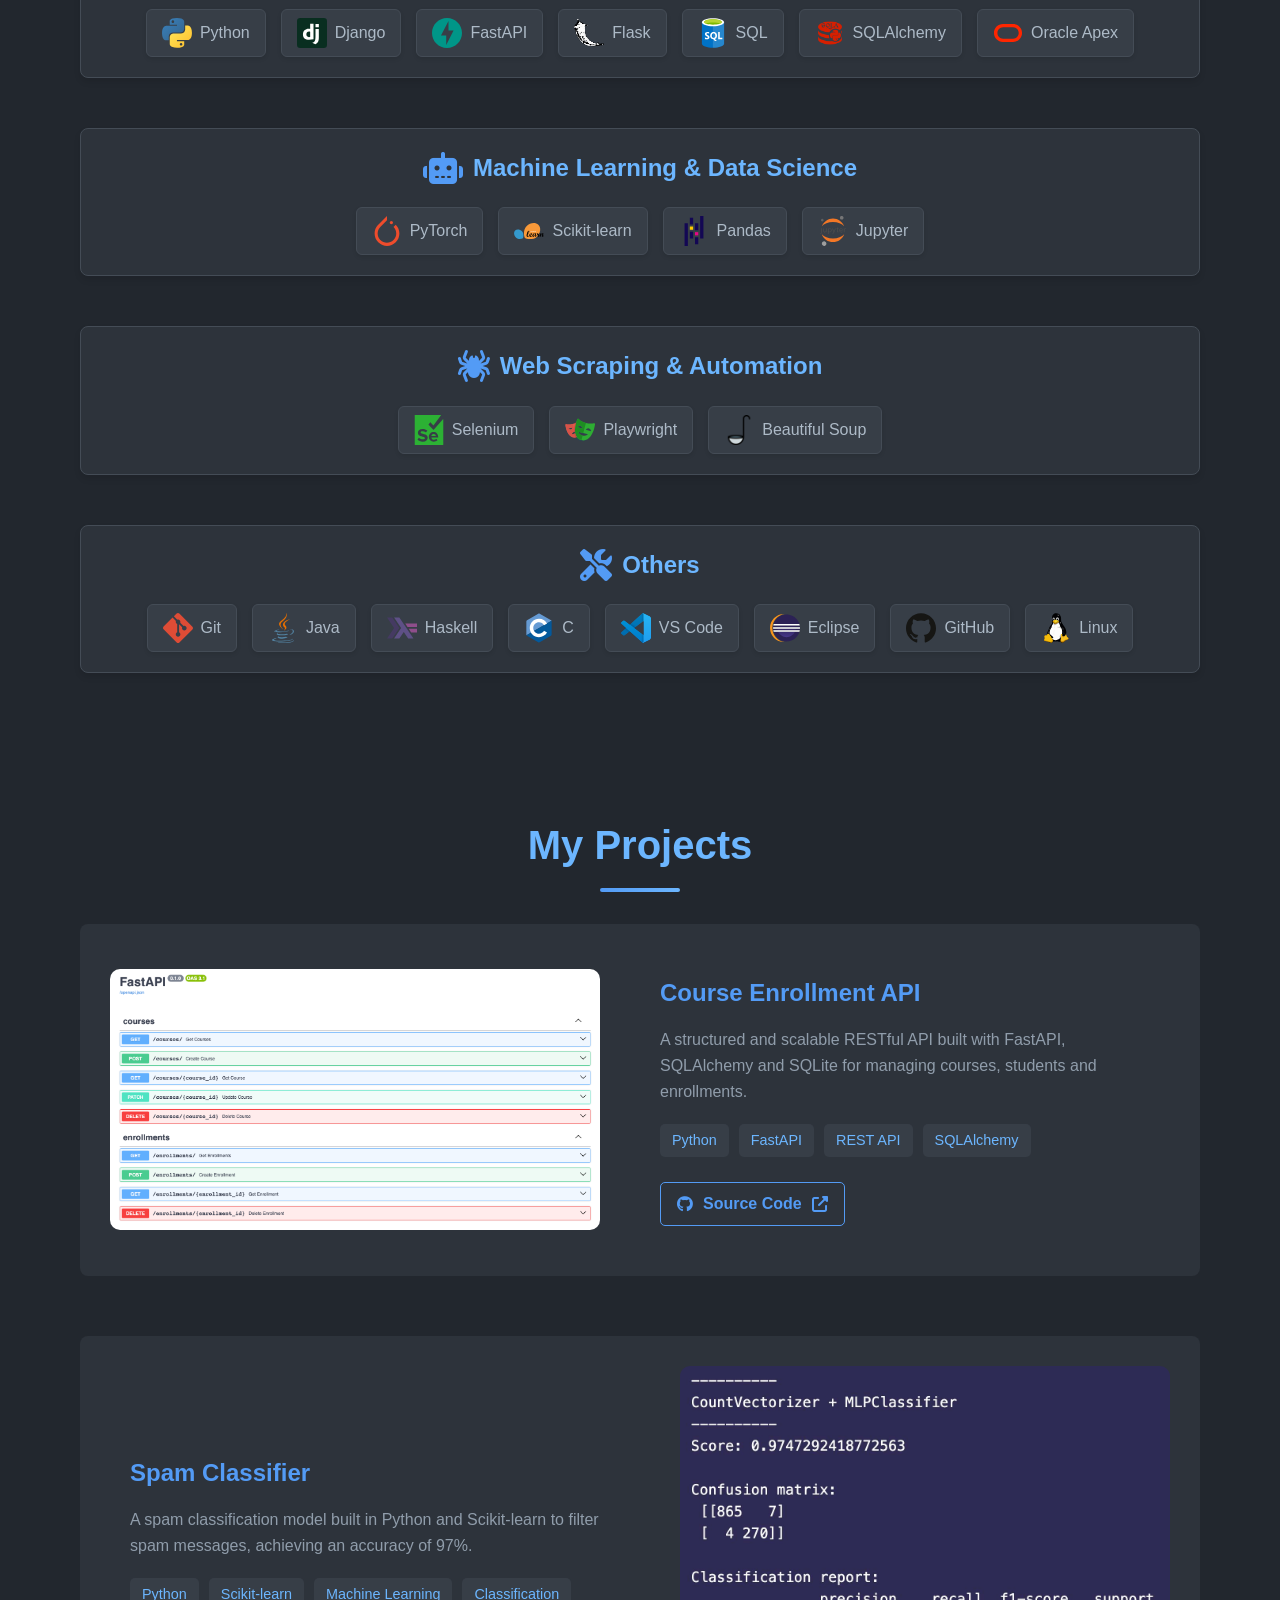
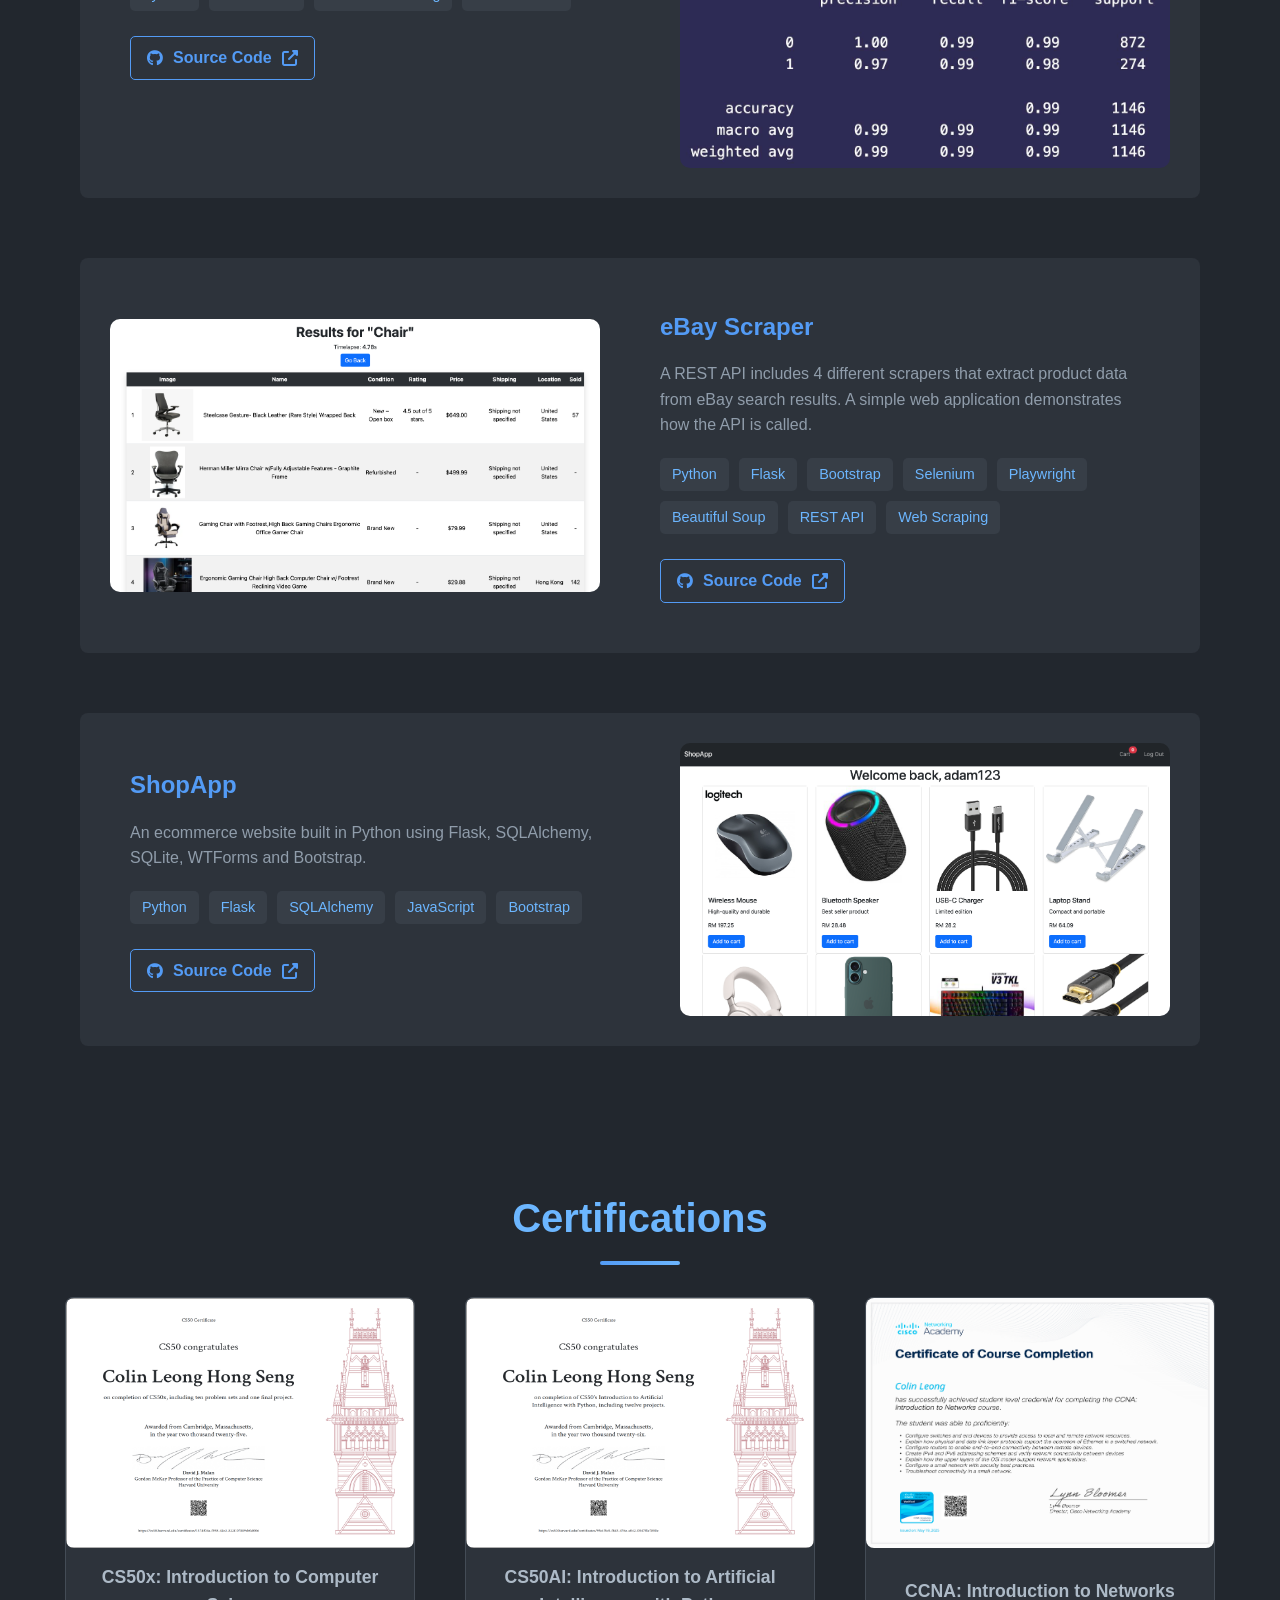
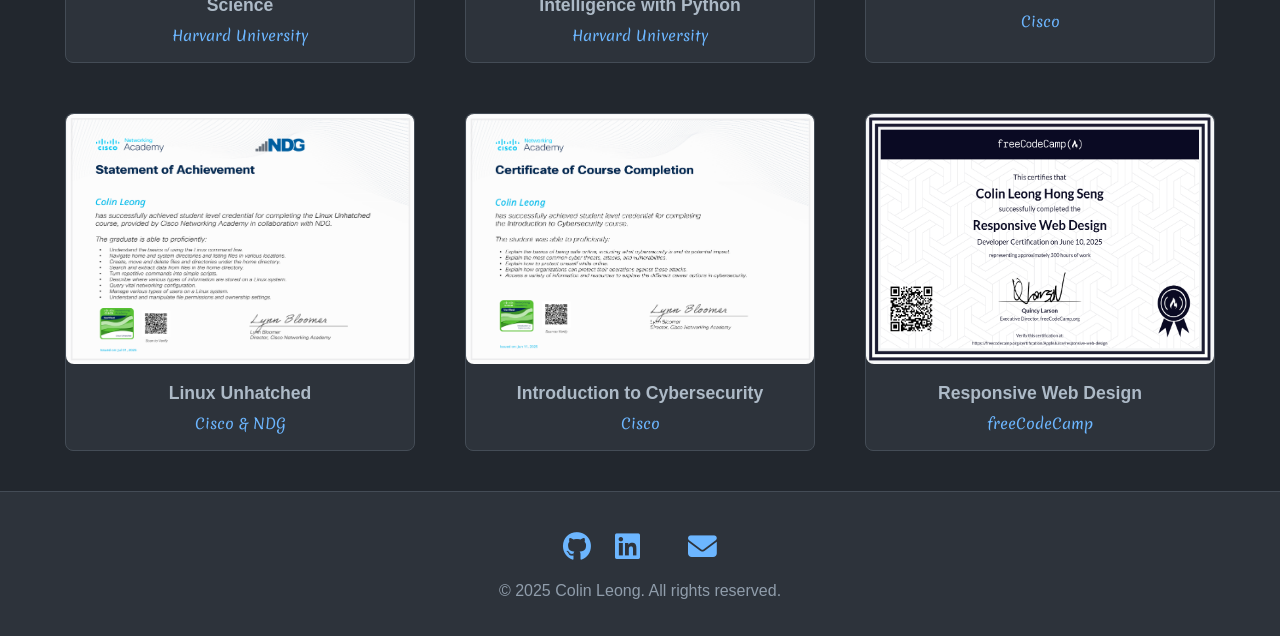
==== commit c1986b4f: "added spam classifier" ====
--- a/index.html
+++ b/index.html
@@ -284,9 +284,8 @@
                         <div class="project-tags">
                             <span class="tag">Python</span>
                             <span class="tag">FastAPI</span>
-                            <span class="tag">RESTful API</span>
+                            <span class="tag">REST API</span>
                             <span class="tag">SQLAlchemy</span>
-                            <span class="tag">SQLite</span>
                         </div>
                         <a href="https://github.com/applejuice8/course-enrollment" target="_blank" class="project-link pointer">
                             <i class="fa-brands fa-github"></i>
@@ -296,7 +295,29 @@
                     </div>
                 </article>
 
-                <!-- Project 2 - eBay Scraper -->
+                <!-- Project 2 - Spam Classifier -->
+                <article class="project">
+                    <div class="project-image-container">
+                        <img src="images/projects/Spam Classifier.jpeg" alt="Spam Classifier" class="project-image">
+                    </div>
+                    <div class="project-content">
+                        <h3 class="project-title">Spam Classifier</h3>
+                        <p class="project-description">A spam classification model built in Python and Scikit-learn to filter spam messages, achieving an accuracy of 97%.</p>
+                        <div class="project-tags">
+                            <span class="tag">Python</span>
+                            <span class="tag">Scikit-learn</span>
+                            <span class="tag">Machine Learning</span>
+                            <span class="tag">Classification</span>
+                        </div>
+                        <a href="https://github.com/applejuice8/spam-classification" target="_blank" class="project-link pointer">
+                            <i class="fa-brands fa-github"></i>
+                            Source Code
+                            <i class="fa-solid fa-up-right-from-square"></i>
+                        </a>
+                    </div>
+                </article>
+
+                <!-- Project 3 - eBay Scraper -->
                 <article class="project">
                     <div class="project-image-container">
                         <img src="images/projects/eBay Scraper.png" alt="eBay Scraper" class="project-image">
@@ -322,7 +343,7 @@
                     </div>
                 </article>
 
-                <!-- Project 3 - ShopApp -->
+                <!-- Project 4 - ShopApp -->
                 <article class="project">
                     <div class="project-image-container">
                         <img src="images/projects/shopapp.png" alt="ShopApp" class="project-image">
@@ -333,10 +354,9 @@
                         <div class="project-tags">
                             <span class="tag">Python</span>
                             <span class="tag">Flask</span>
+                            <span class="tag">SQLAlchemy</span>
                             <span class="tag">JavaScript</span>
-                            <span class="tag">HTML</span>
                             <span class="tag">Bootstrap</span>
-                            <span class="tag">SQLAlchemy</span>
                         </div>
                         <a href="https://github.com/applejuice8/shopapp" target="_blank" class="project-link pointer">
                             <i class="fa-brands fa-github"></i>
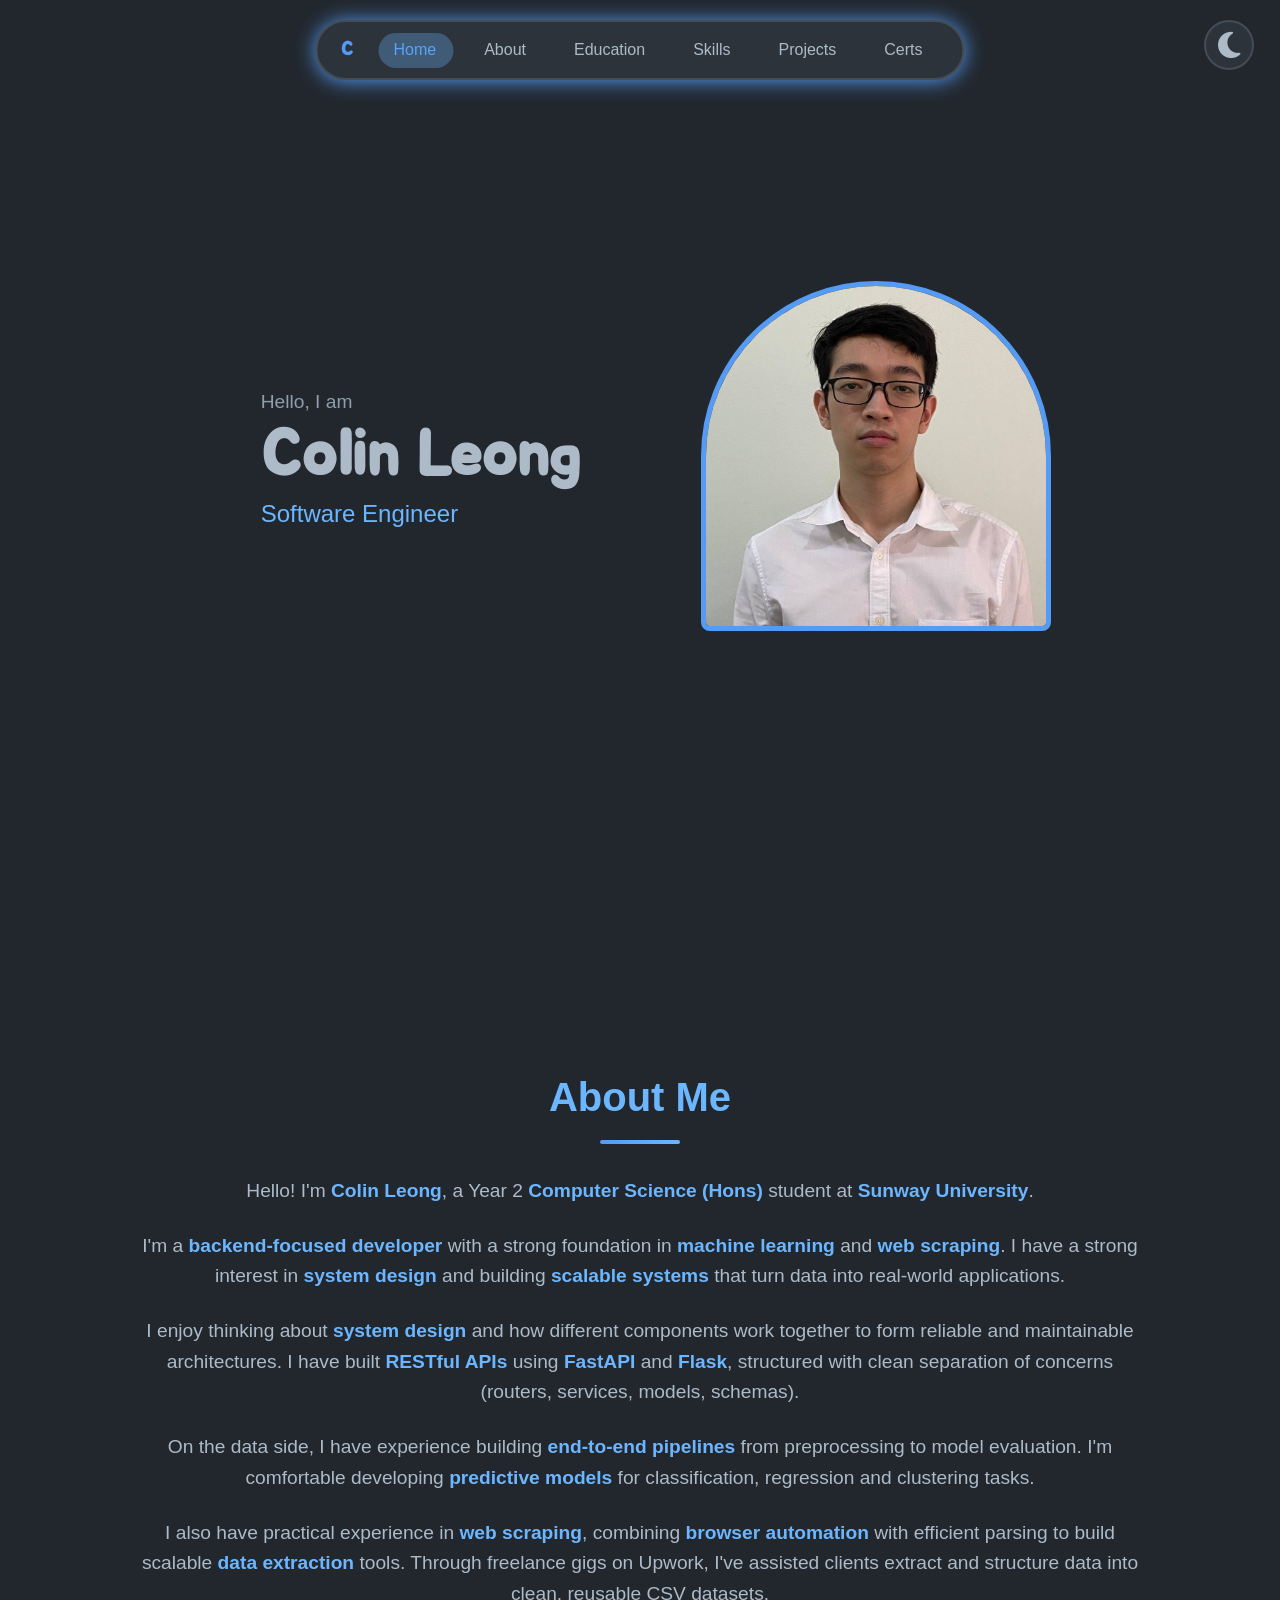
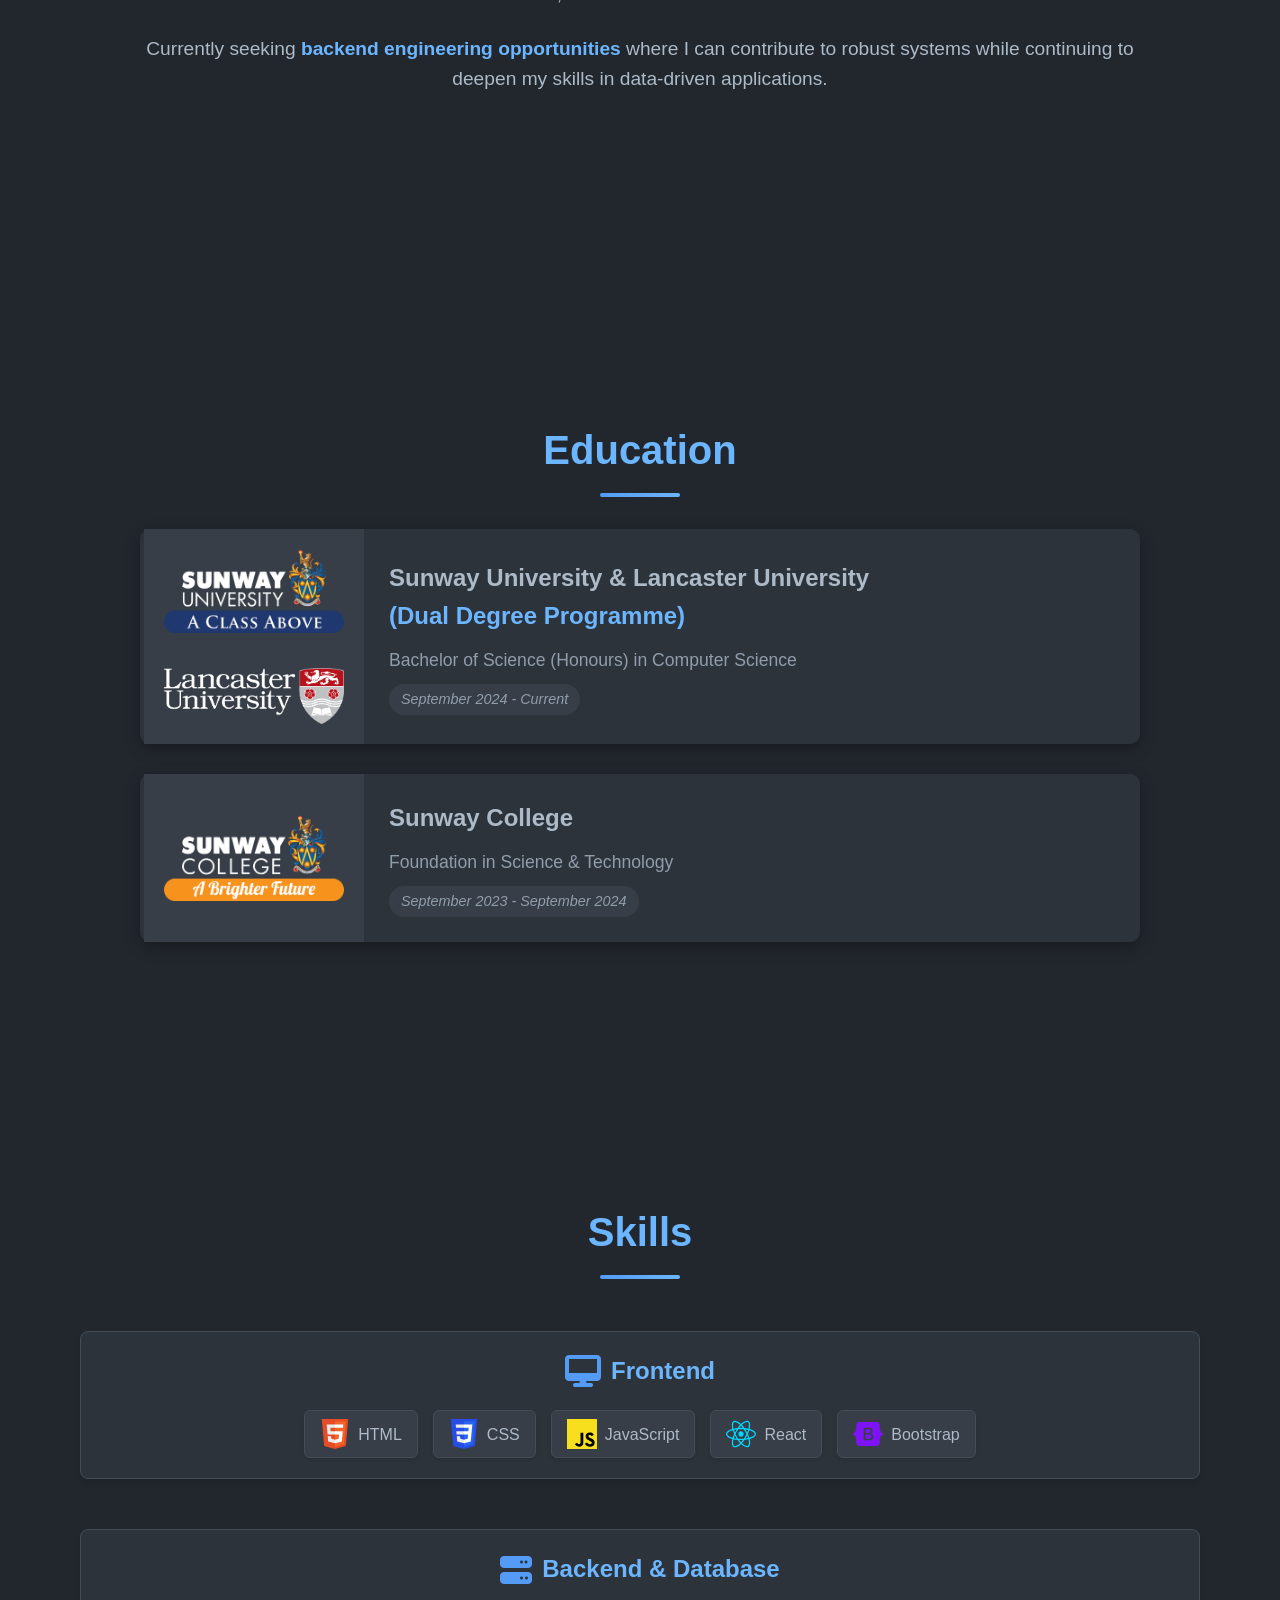
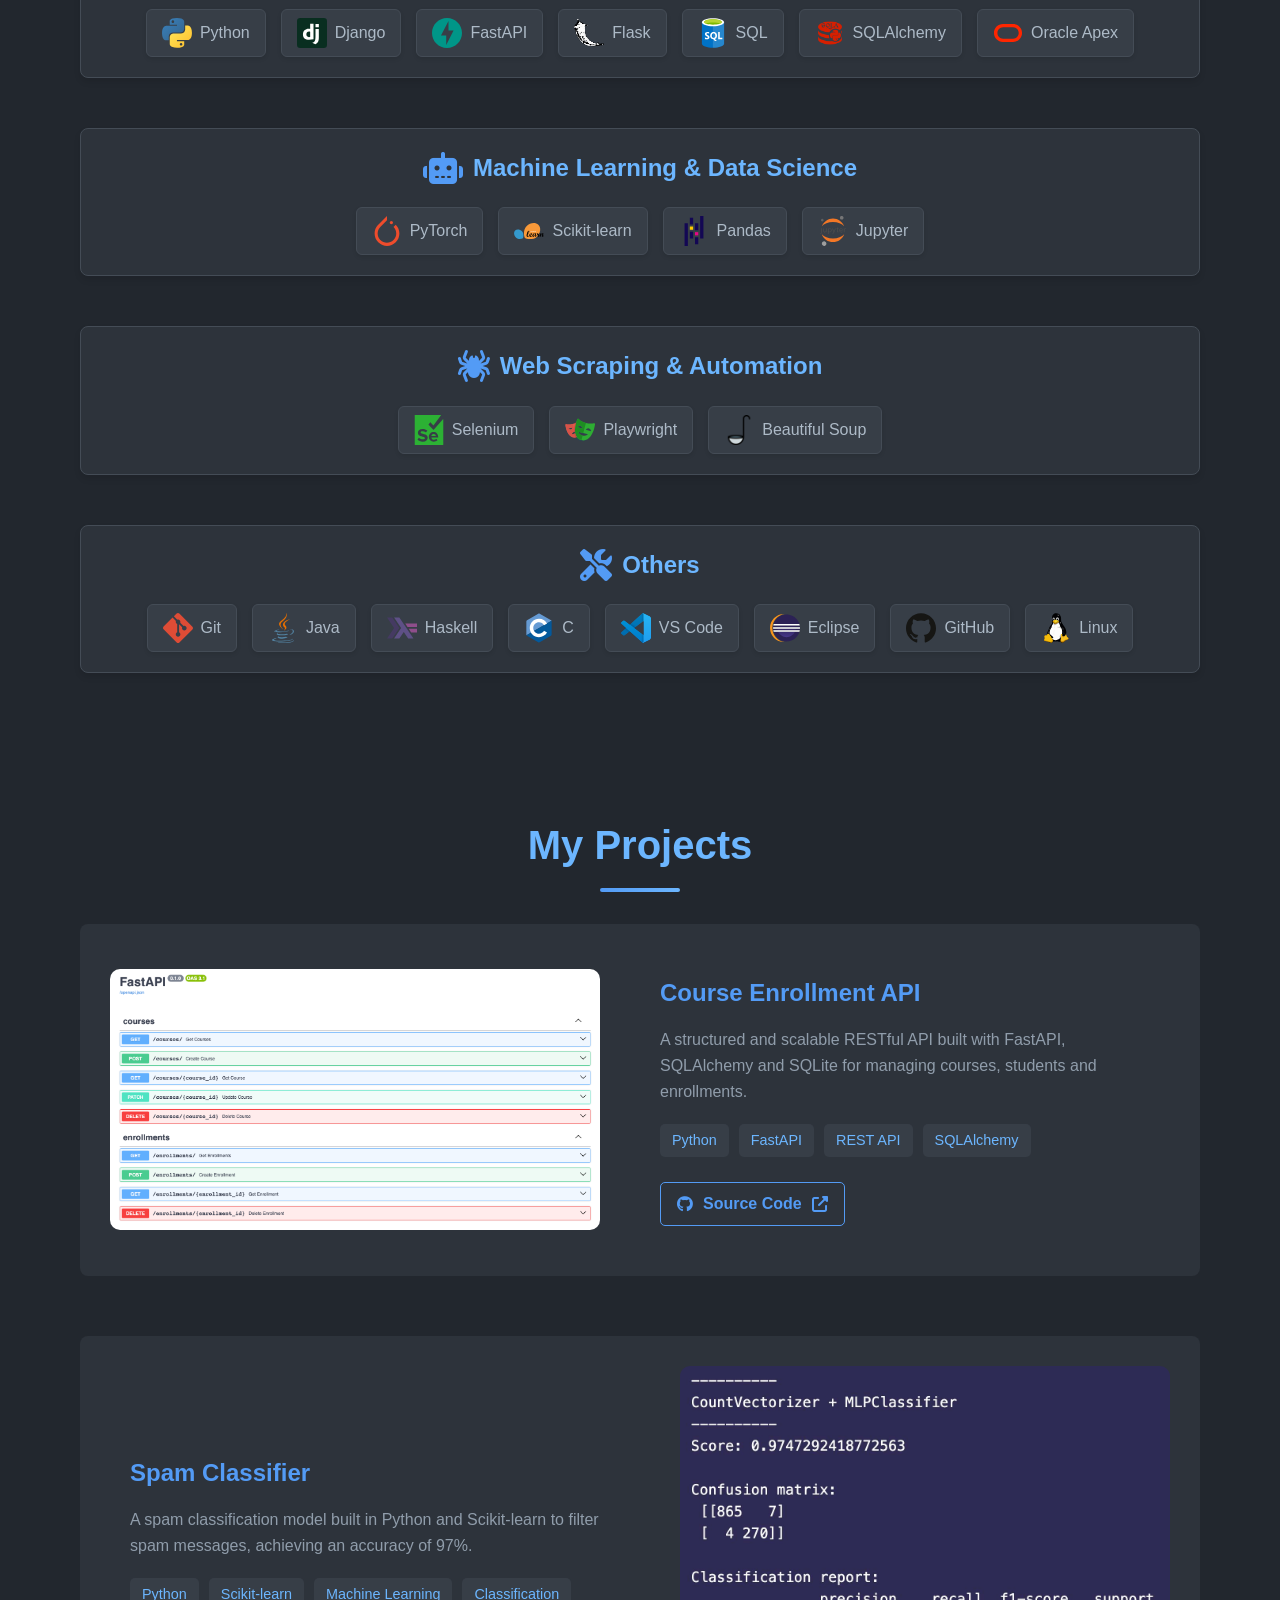
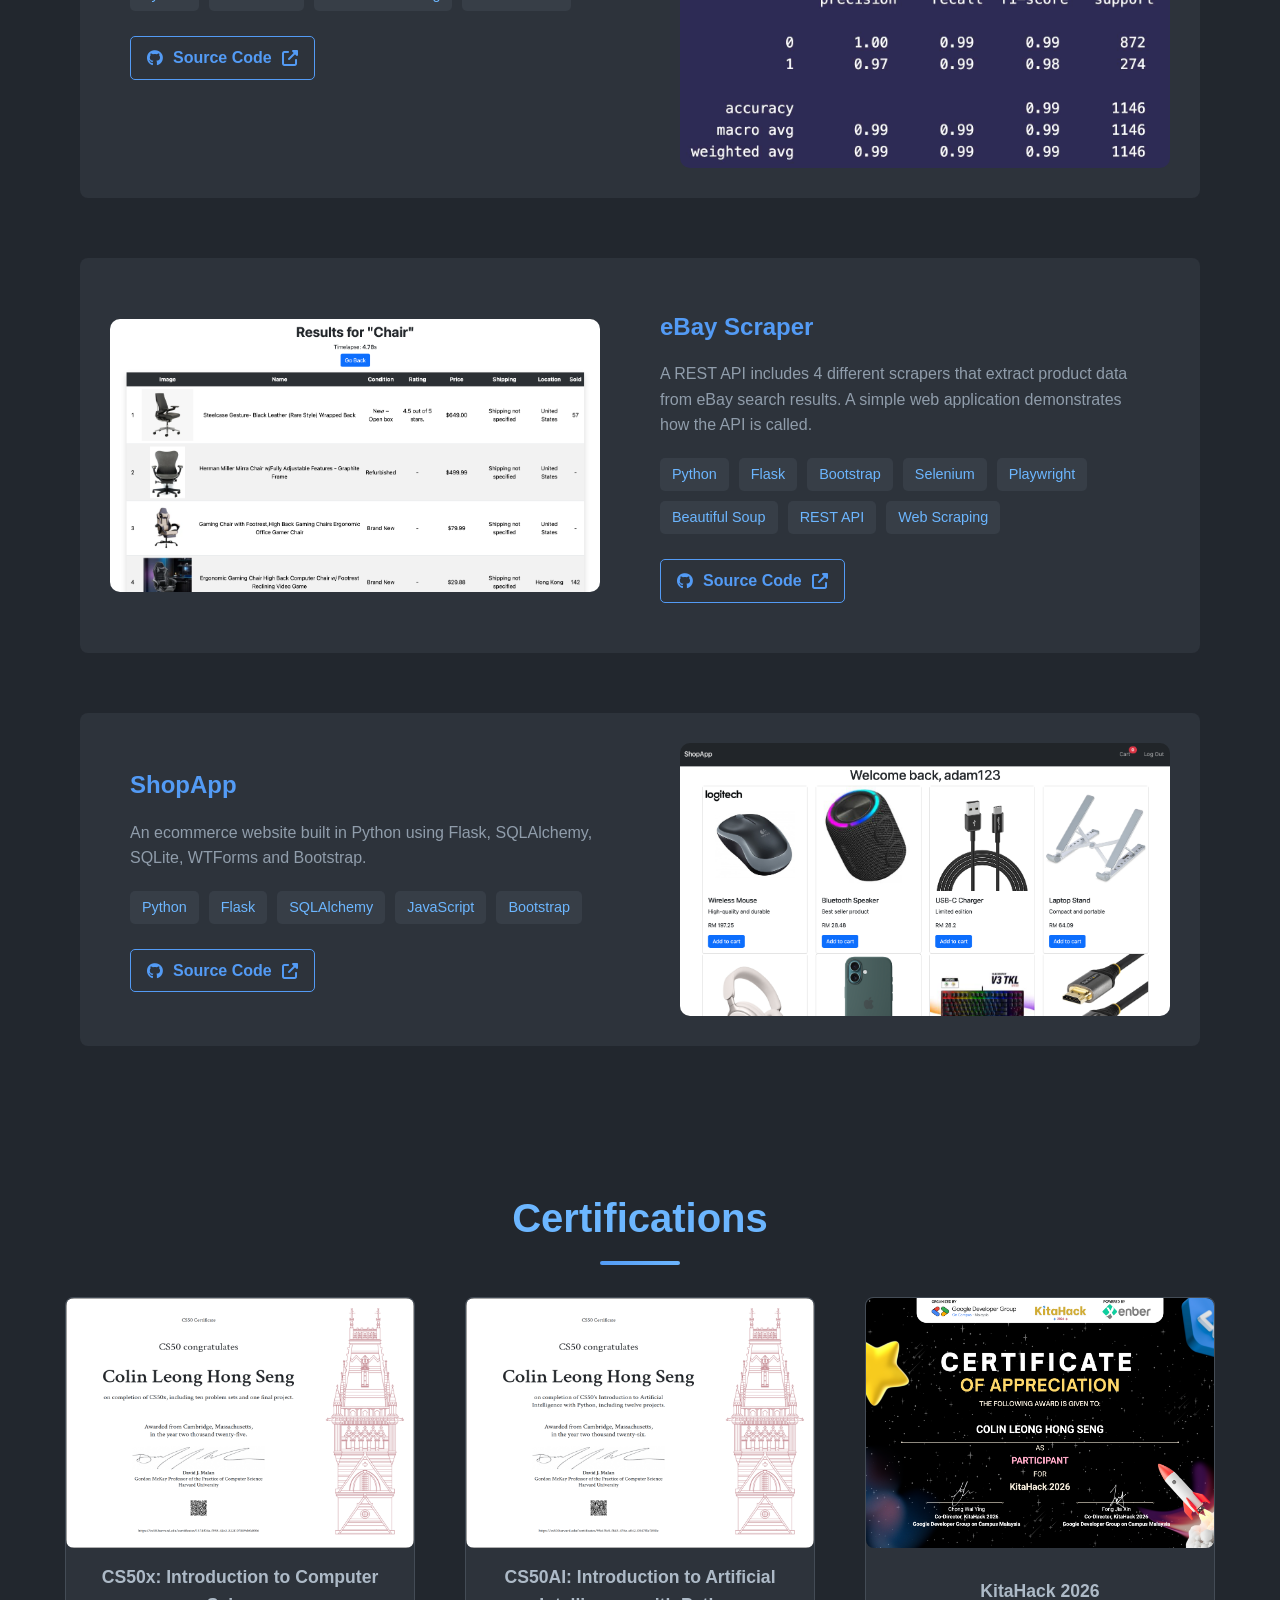
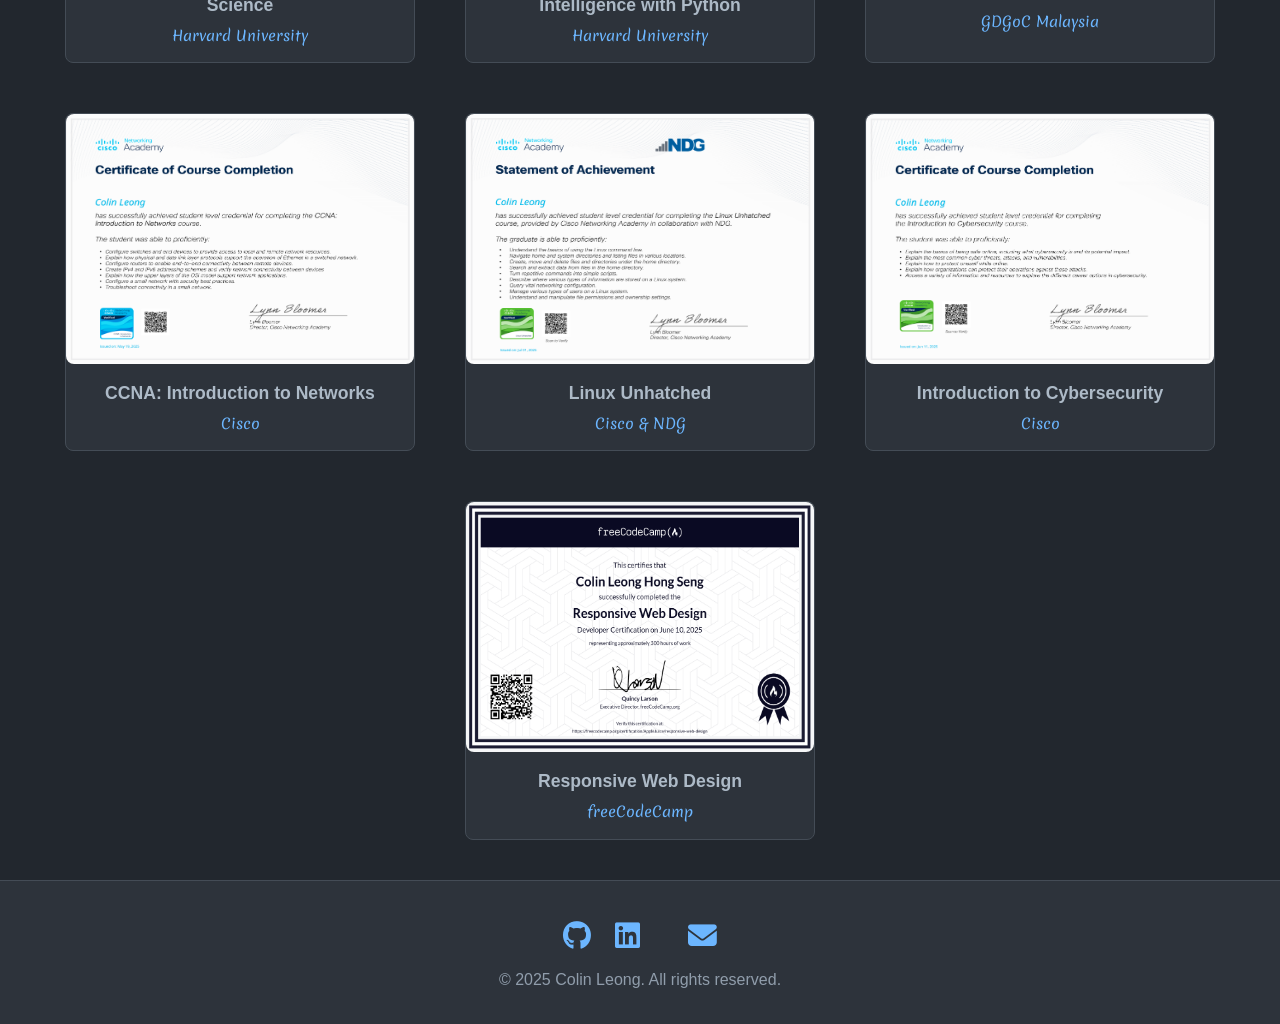
==== commit 62f56247: "added kitahack" ====
--- a/index.html
+++ b/index.html
@@ -391,7 +391,16 @@
                     </div>
                 </article>
 
-                <!-- Cert 3 - CCNA: Introduction to Networks -->
+                <!-- Cert 4 - KitaHack 2026 -->
+                <article class="cert pointer">
+                    <img class="cert-image" src="images/certs/KitaHack 2026.png" alt="KitaHack 2026">
+                    <div class="cert-details">
+                        <h3 class="cert-name">KitaHack 2026</h3>
+                        <p class="cert-issuer">GDGoC Malaysia</p>
+                    </div>
+                </article>
+
+                <!-- Cert 4 - CCNA: Introduction to Networks -->
                 <article class="cert pointer">
                     <img class="cert-image" src="images/certs/CCNA Introduction to Networks.png" alt="CCNA: Introduction to Networks">
                     <div class="cert-details">
@@ -400,7 +409,7 @@
                     </div>
                 </article>
 
-                <!-- Cert 4 - Linux Unhatched -->
+                <!-- Cert 5 - Linux Unhatched -->
                 <article class="cert pointer">
                     <img class="cert-image" src="images/certs/Linux Unhatched.png" alt="Linux Unhatched">
                     <div class="cert-details">
@@ -409,7 +418,7 @@
                     </div>
                 </article>
 
-                <!-- Cert 5 - Introduction to Cybersecurity -->
+                <!-- Cert 6 - Introduction to Cybersecurity -->
                 <article class="cert pointer">
                     <img class="cert-image" src="images/certs/Introduction to Cybersecurity.png" alt="Introduction to Cybersecurity">
                     <div class="cert-details">
@@ -418,7 +427,7 @@
                     </div>
                 </article>
 
-                <!-- Cert 6 - Responsive Web Design -->
+                <!-- Cert 7 - Responsive Web Design -->
                 <article class="cert pointer">
                     <img class="cert-image" src="images/certs/Responsive Web Design.png" alt="Responsive Web Design">
                     <div class="cert-details">
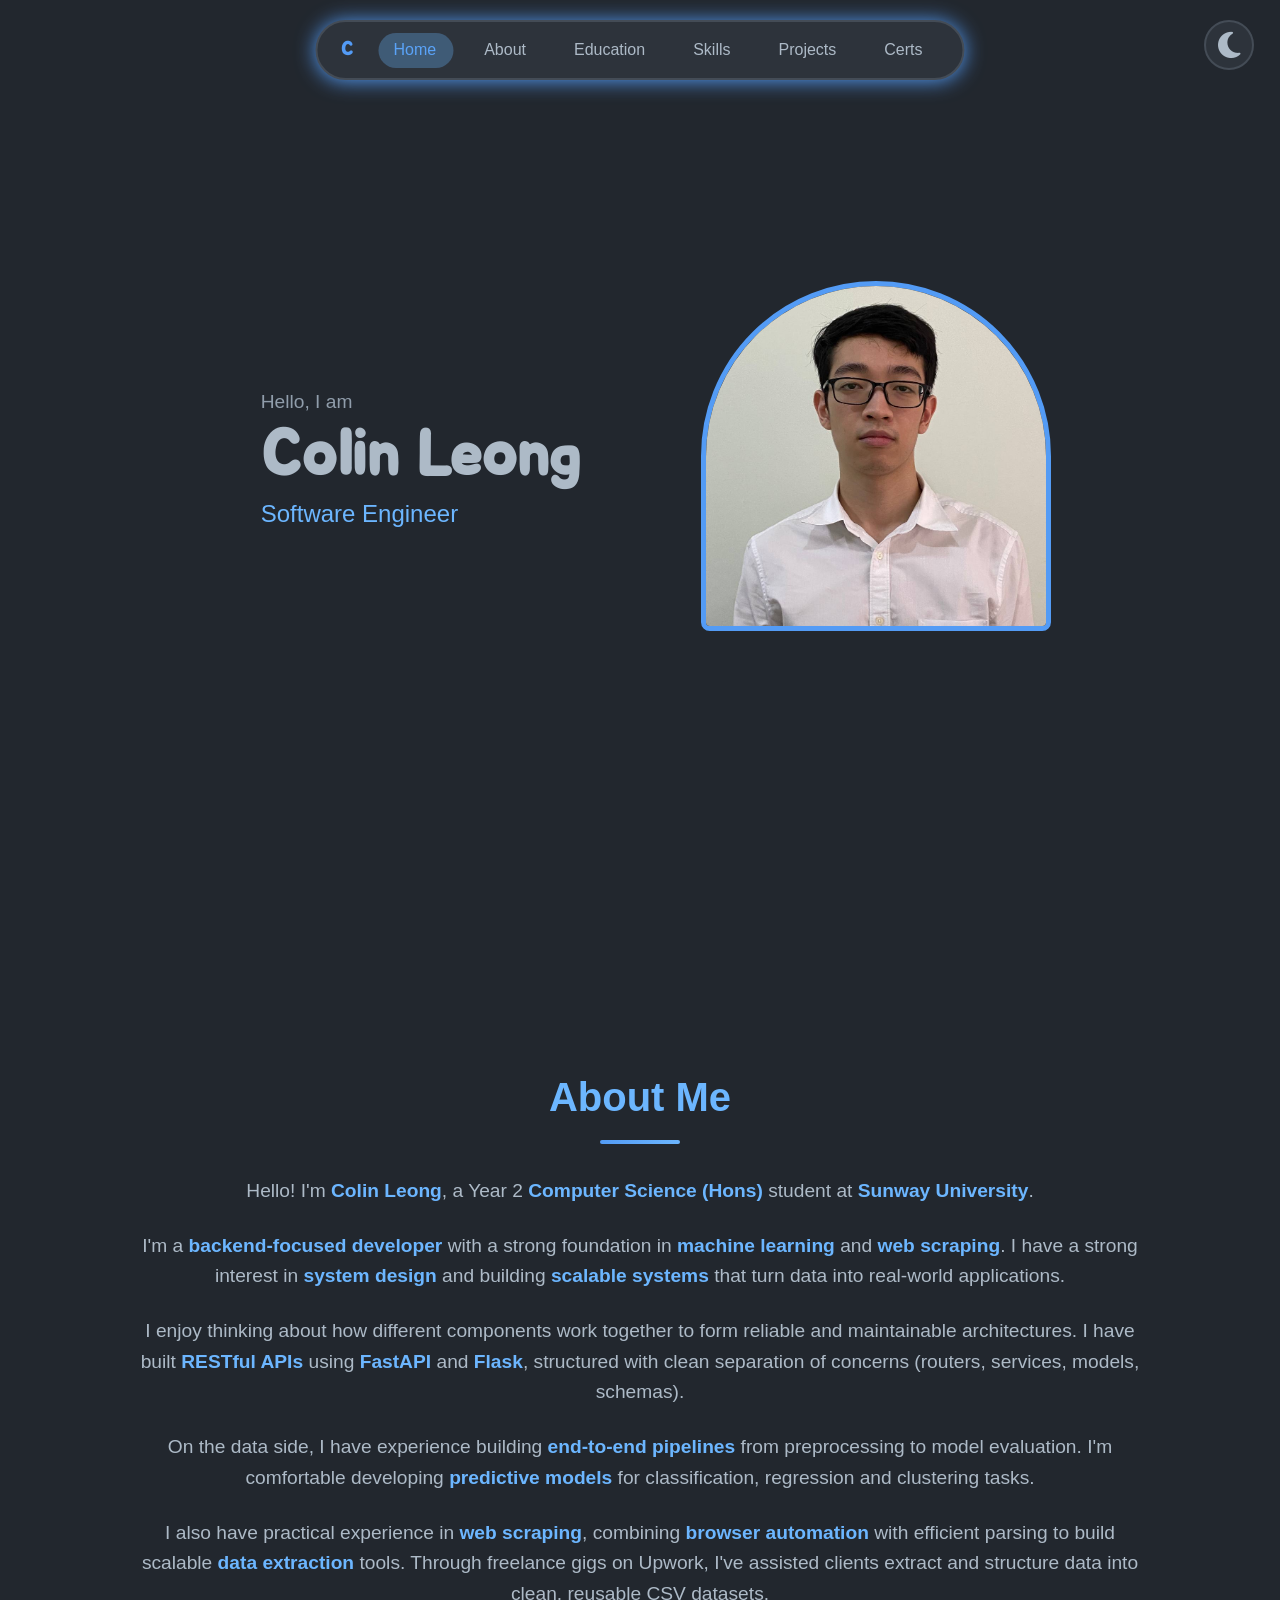
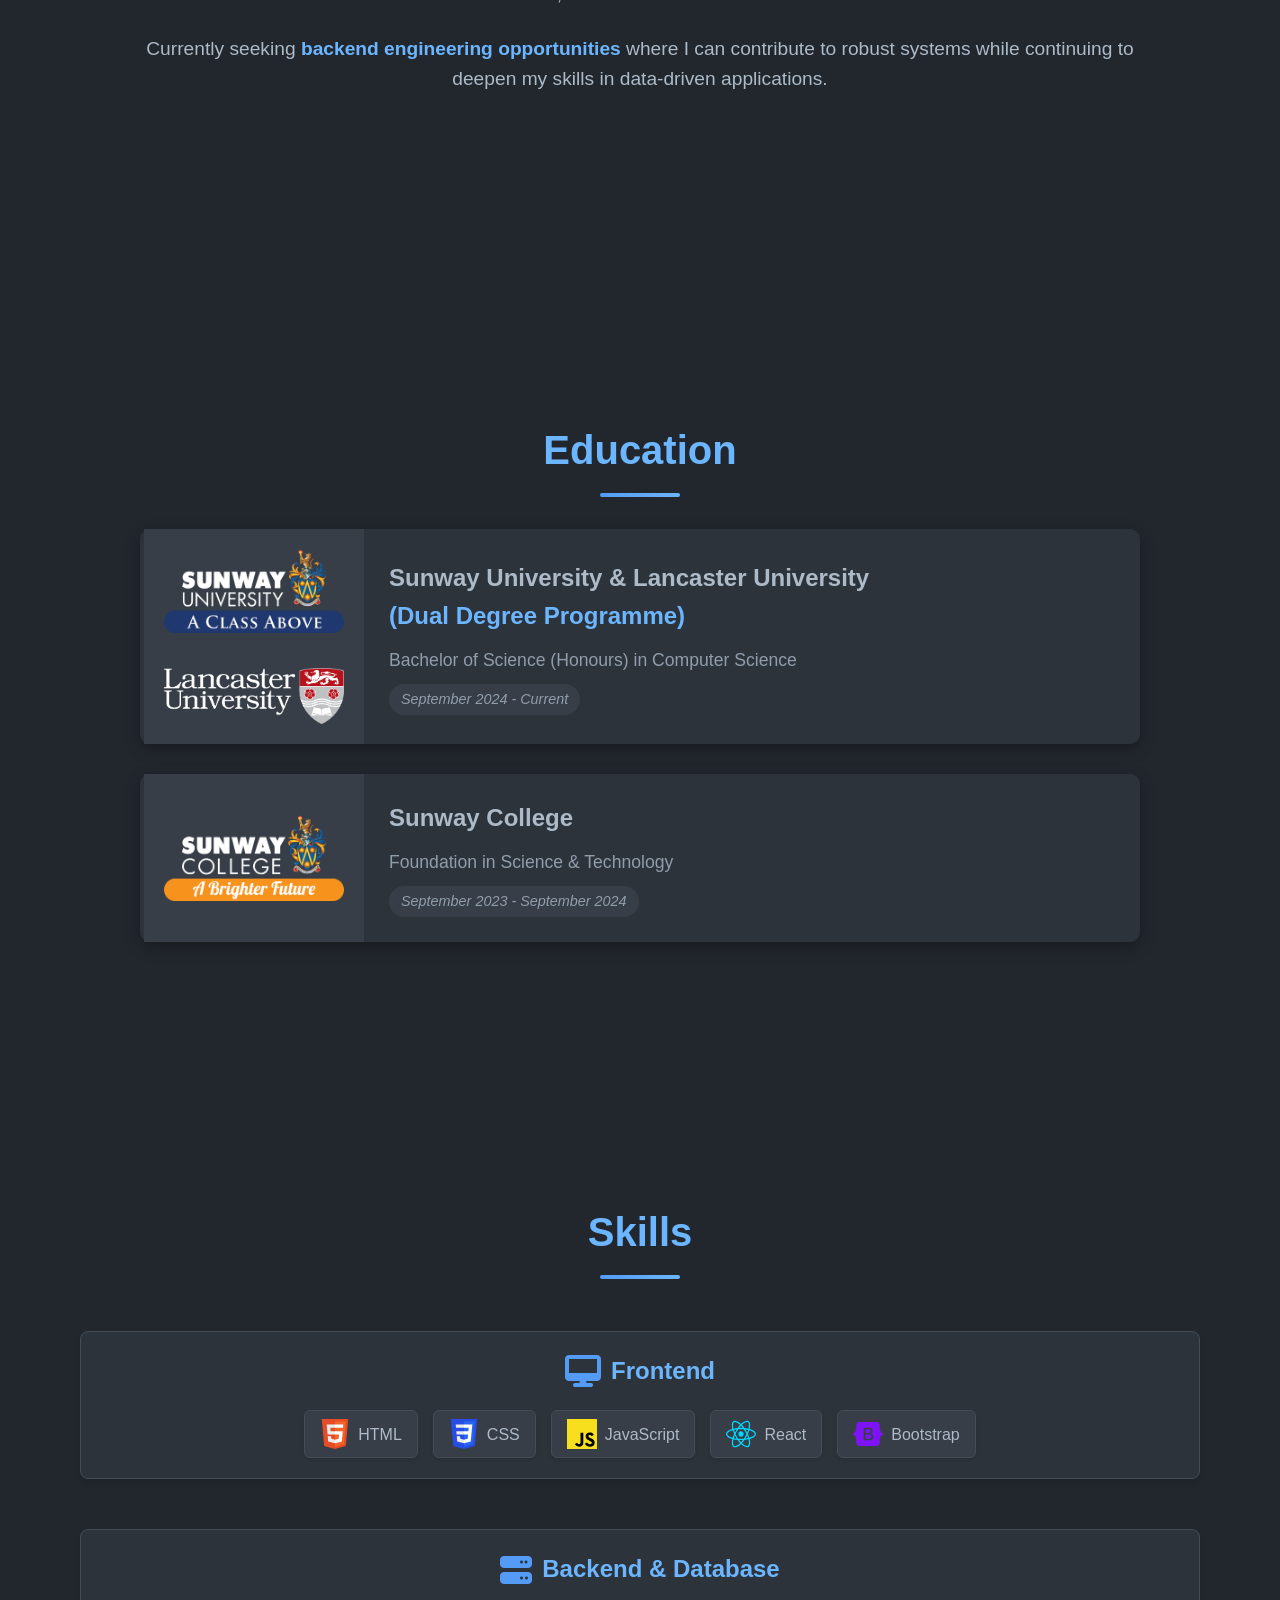
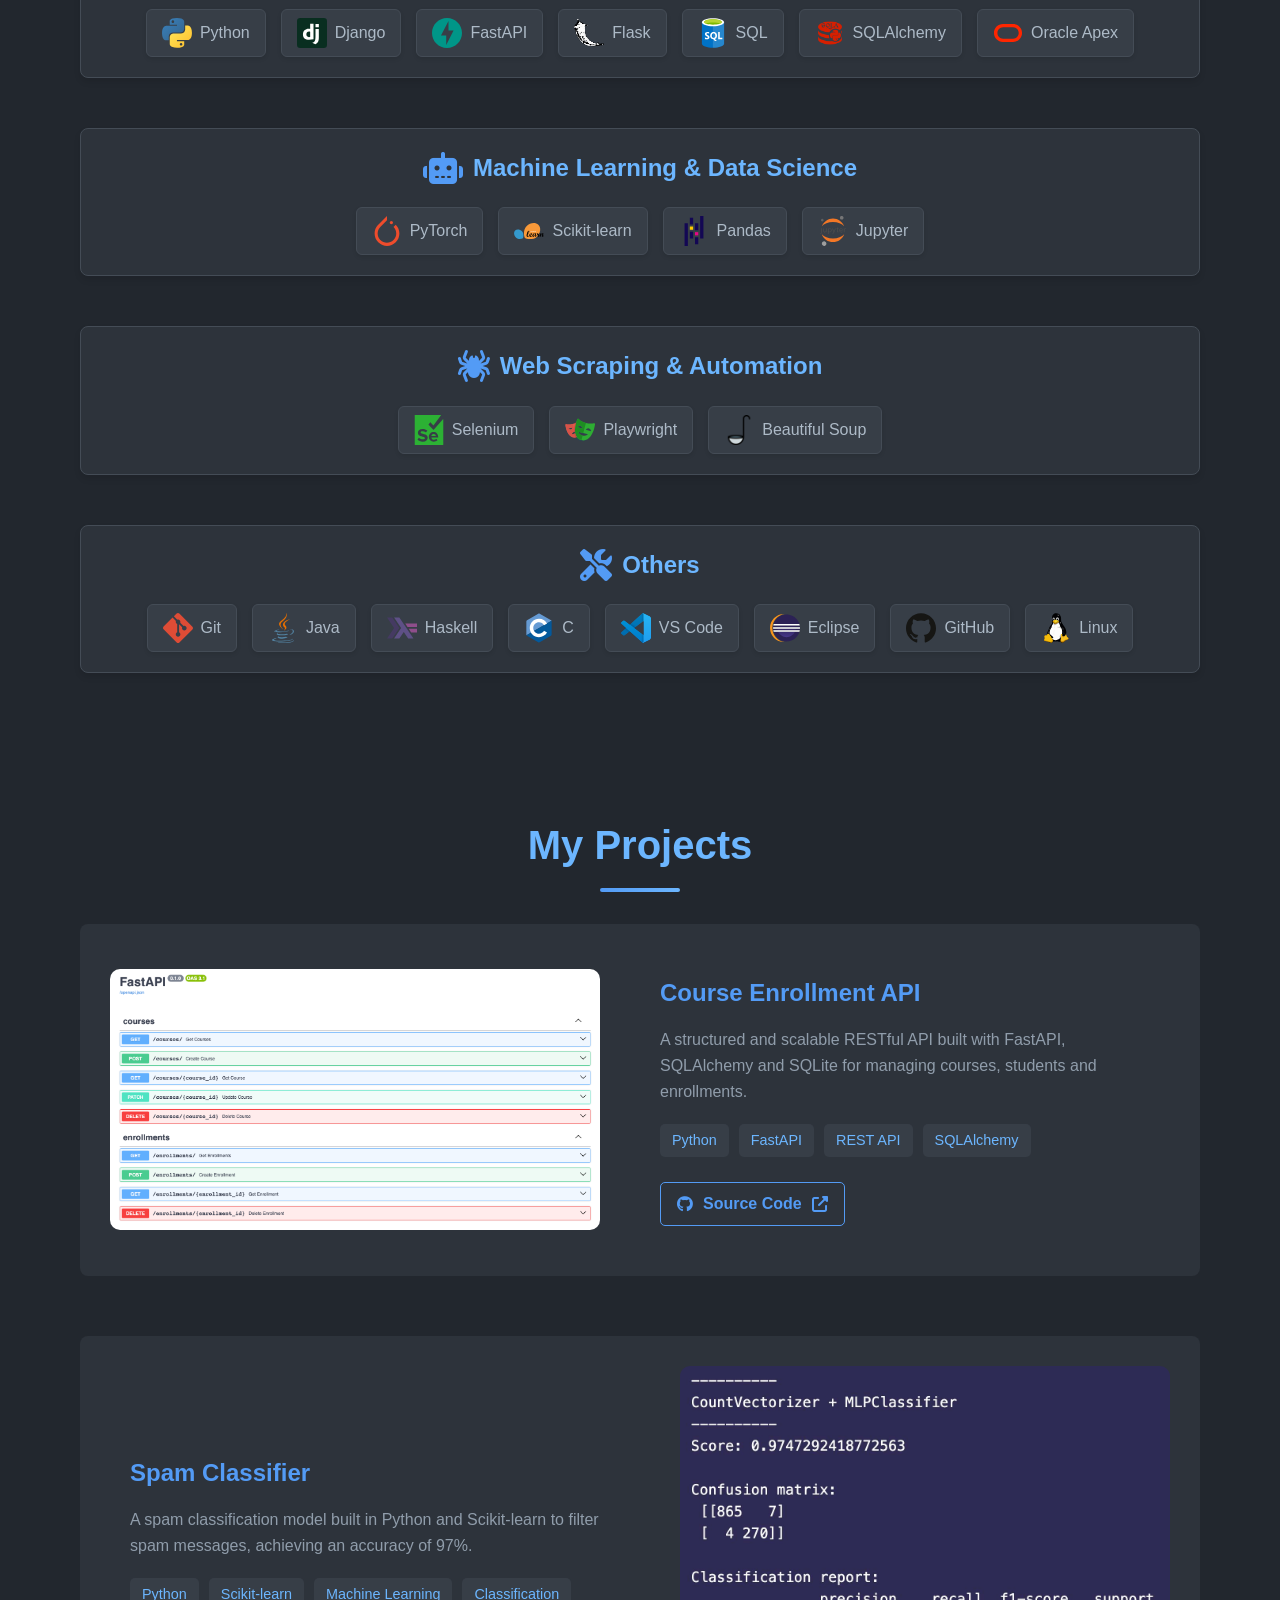
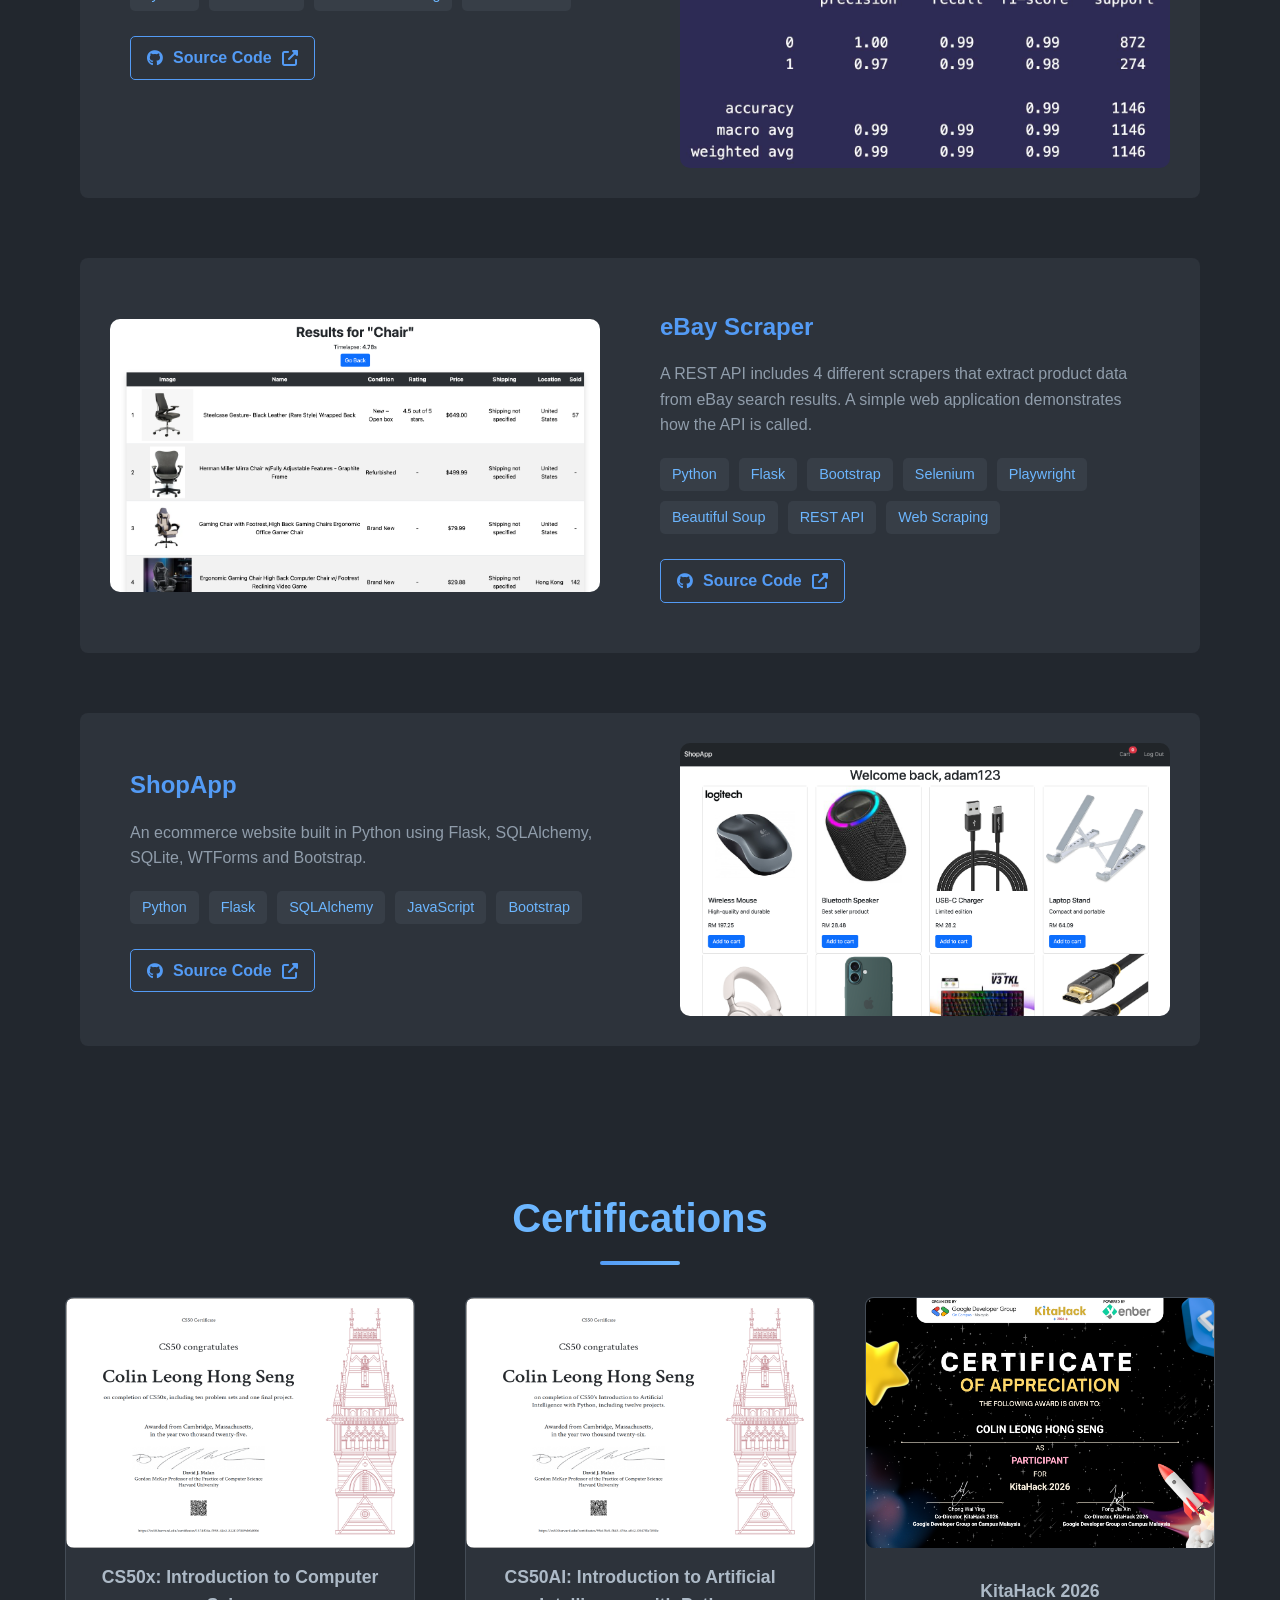
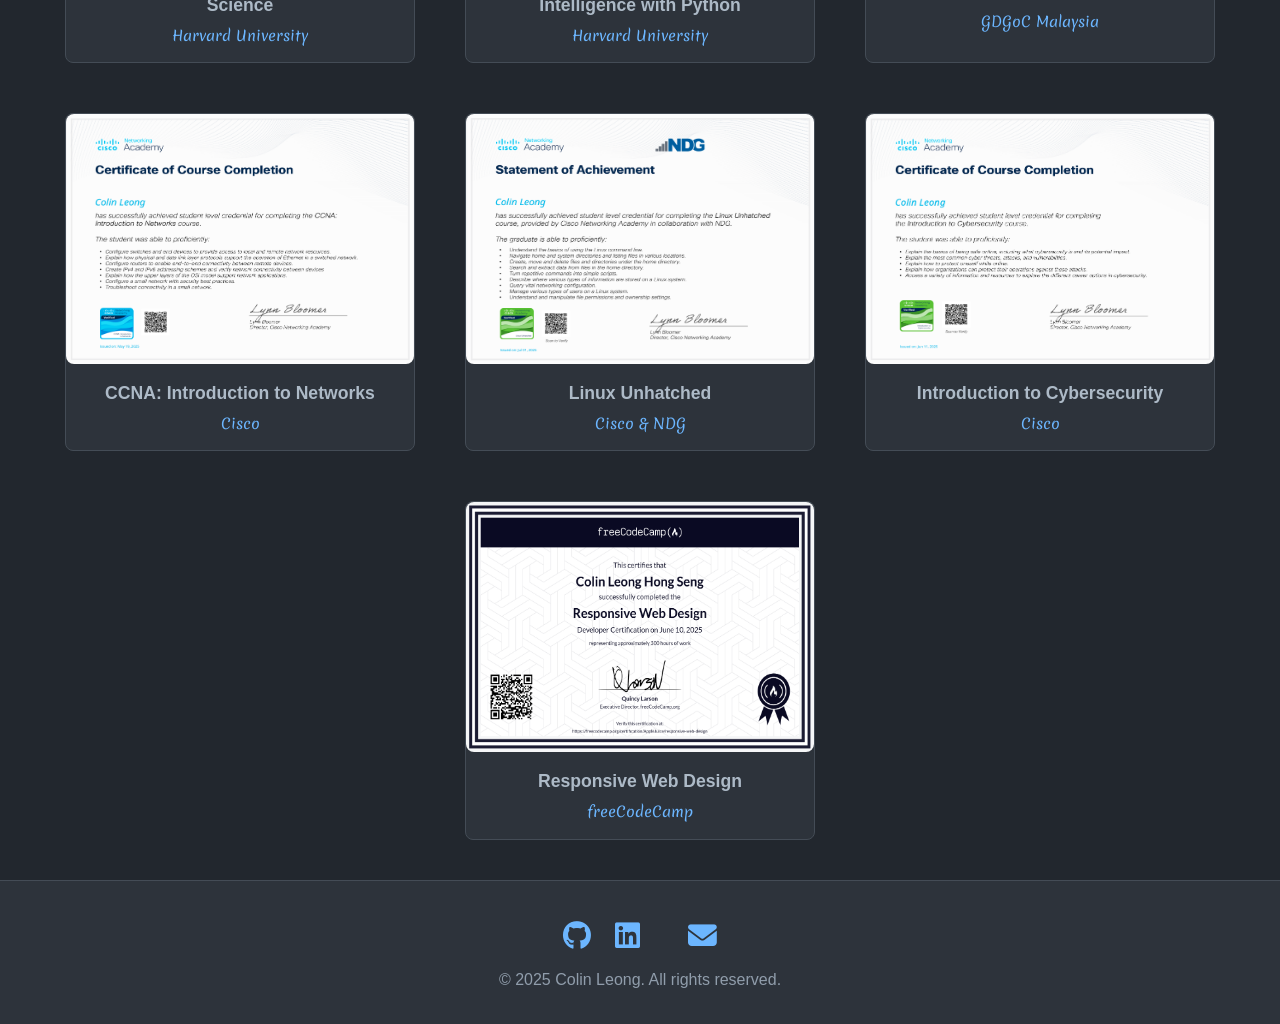
==== commit 27593f27: "removed duplicative "system design"" ====
--- a/index.html
+++ b/index.html
@@ -9,6 +9,17 @@
     <link rel="stylesheet" href="https://cdnjs.cloudflare.com/ajax/libs/font-awesome/6.4.0/css/all.min.css">    <!-- Font Awesome -->
     <link rel="stylesheet" type='text/css' href="https://cdn.jsdelivr.net/gh/devicons/devicon@latest/devicon.min.css" />    <!-- Devicon -->
     <link rel="stylesheet" href="static/styles.css">
+    <script async src="https://www.googletagmanager.com/gtag/js?id=G-Y33XTGEKFV"></script>
+    <script>
+        window.dataLayer = window.dataLayer || []
+
+        function gtag() {
+            dataLayer.push(arguments)
+        }
+
+        gtag('js', new Date())
+        gtag('config', 'G-Y33XTGEKFV')
+    </script>
 </head>
 
 <body>
@@ -62,7 +73,7 @@
             <div id="about-content">
                 <p>Hello! I'm <span class="highlight">Colin Leong</span>, a Year 2 <span class="highlight">Computer Science (Hons)</span> student at <span class="highlight">Sunway University</span>.</p>
                 <p>I'm a <span class="highlight">backend-focused developer</span> with a strong foundation in <span class="highlight">machine learning</span> and <span class="highlight">web scraping</span>. I have a strong interest in <span class="highlight">system design</span> and building <span class="highlight">scalable systems</span> that turn data into real-world applications.</p>
-                <p>I enjoy thinking about <span class="highlight">system design</span> and how different components work together to form reliable and maintainable architectures. I have built <span class="highlight">RESTful APIs</span> using <span class="highlight">FastAPI</span> and <span class="highlight">Flask</span>, structured with clean separation of concerns (routers, services, models, schemas).</p>
+                <p>I enjoy thinking about how different components work together to form reliable and maintainable architectures. I have built <span class="highlight">RESTful APIs</span> using <span class="highlight">FastAPI</span> and <span class="highlight">Flask</span>, structured with clean separation of concerns (routers, services, models, schemas).</p>
                 <p>On the data side, I have experience building <span class="highlight">end-to-end pipelines</span> from preprocessing to model evaluation. I'm comfortable developing <span class="highlight">predictive models</span> for classification, regression and clustering tasks.</p>
                 <p>I also have practical experience in <span class="highlight">web scraping</span>, combining <span class="highlight">browser automation</span> with efficient parsing to build scalable <span class="highlight">data extraction</span> tools. Through freelance gigs on Upwork, I've assisted clients extract and structure data into clean, reusable CSV datasets.</p>
                 <p>Currently seeking <span class="highlight">backend engineering opportunities</span> where I can contribute to robust systems while continuing to deepen my skills in data-driven applications.</p>
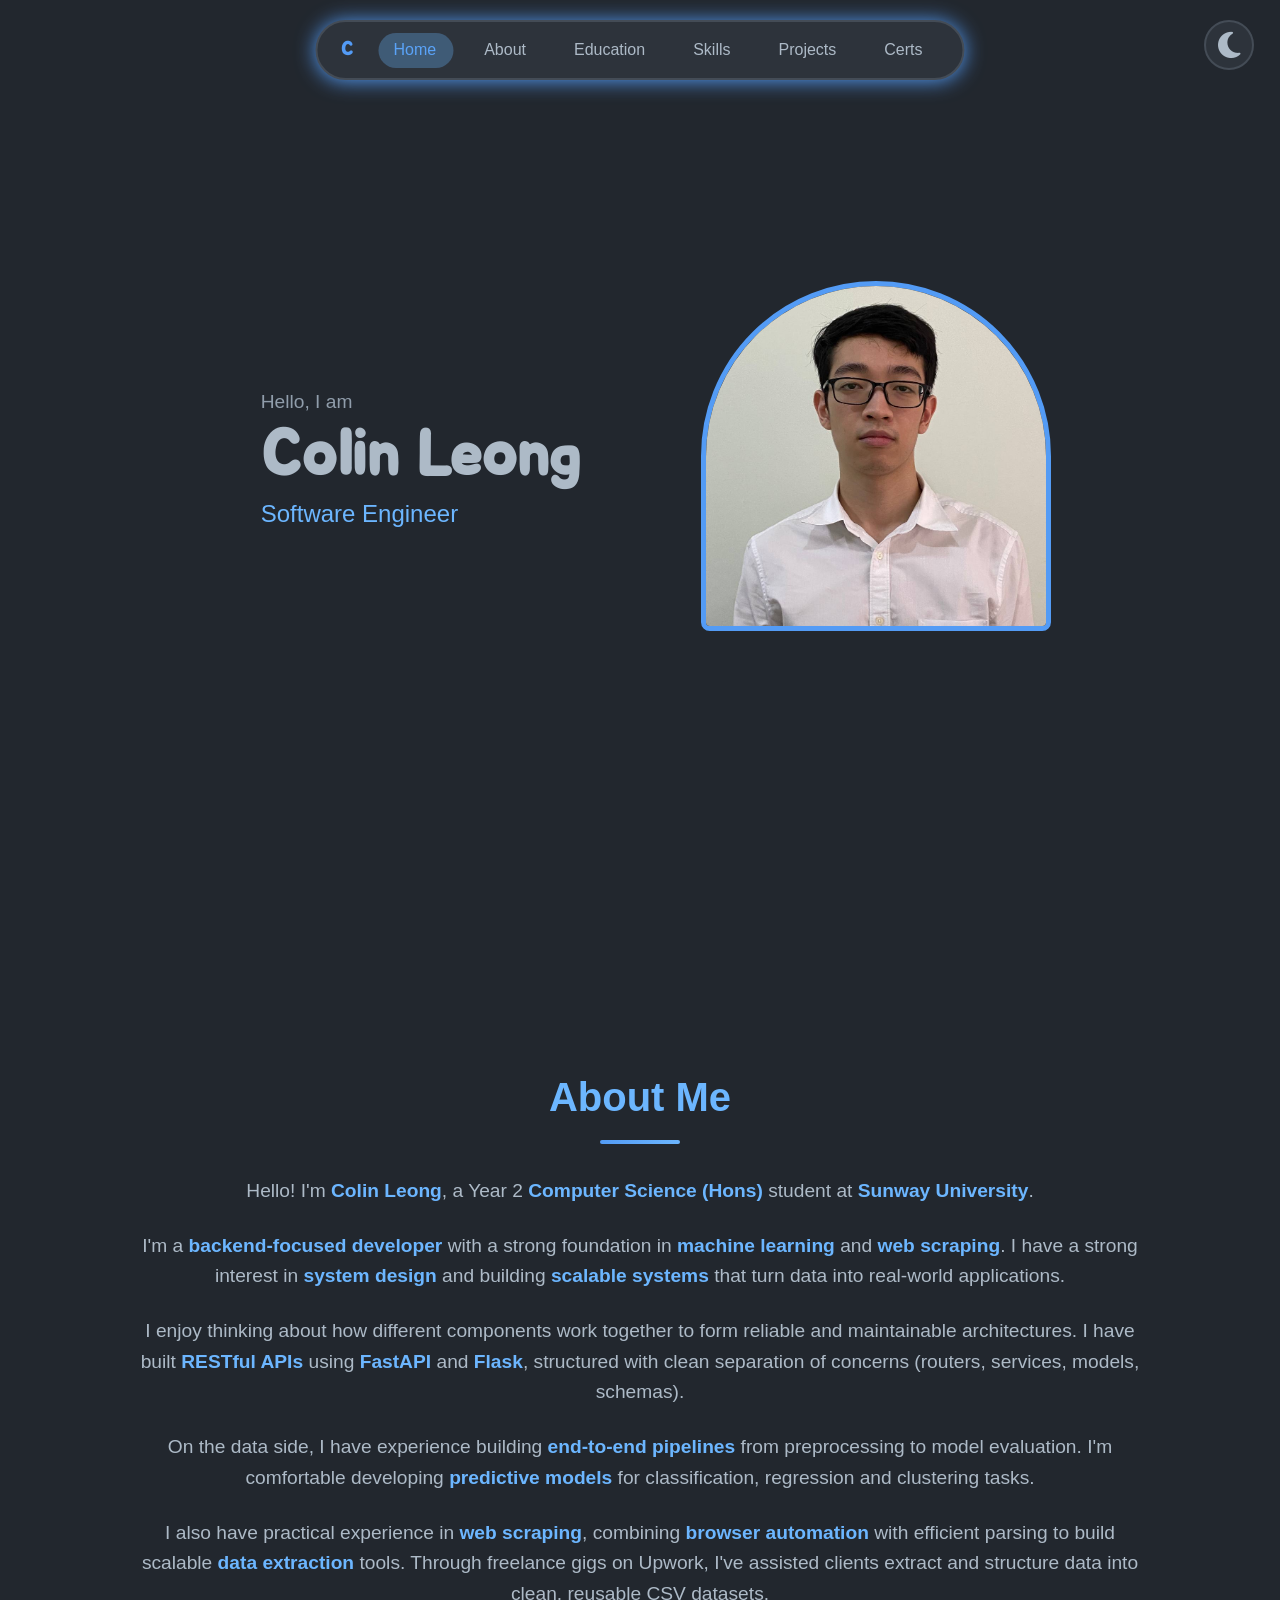
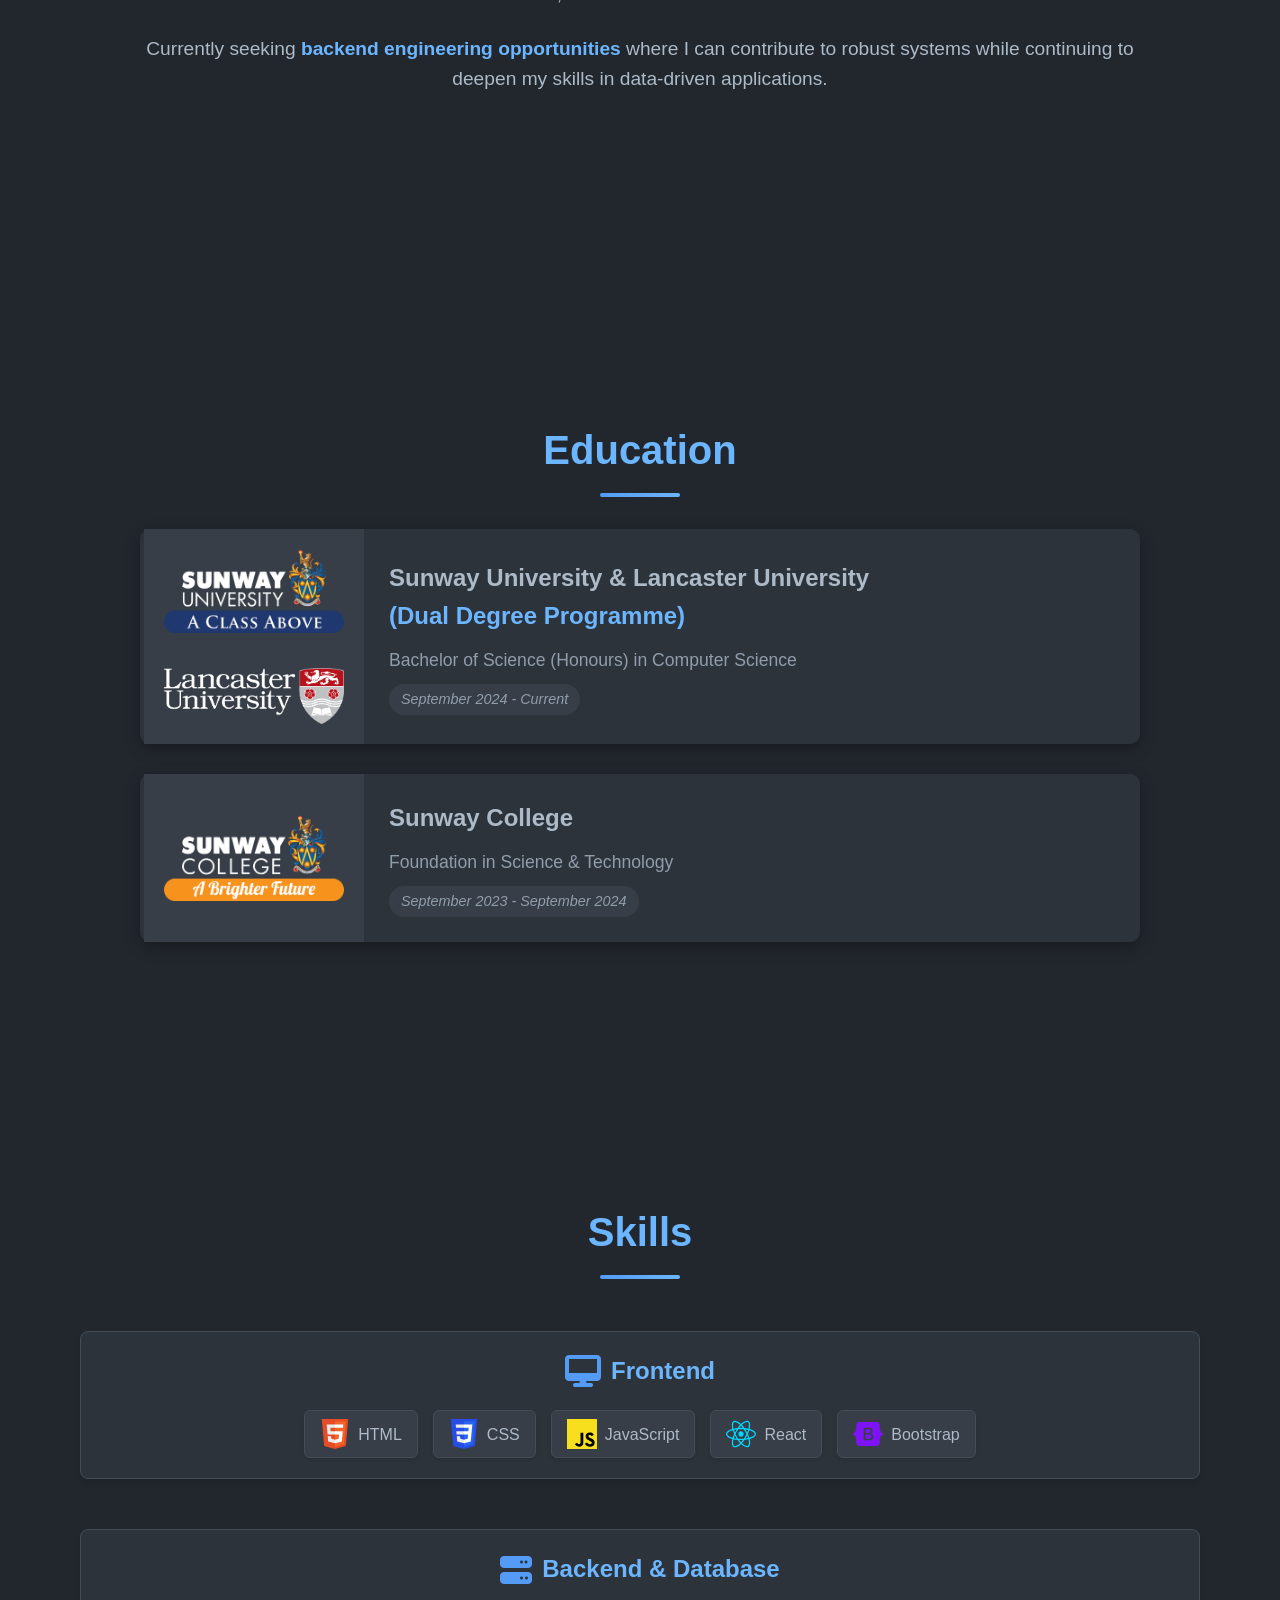
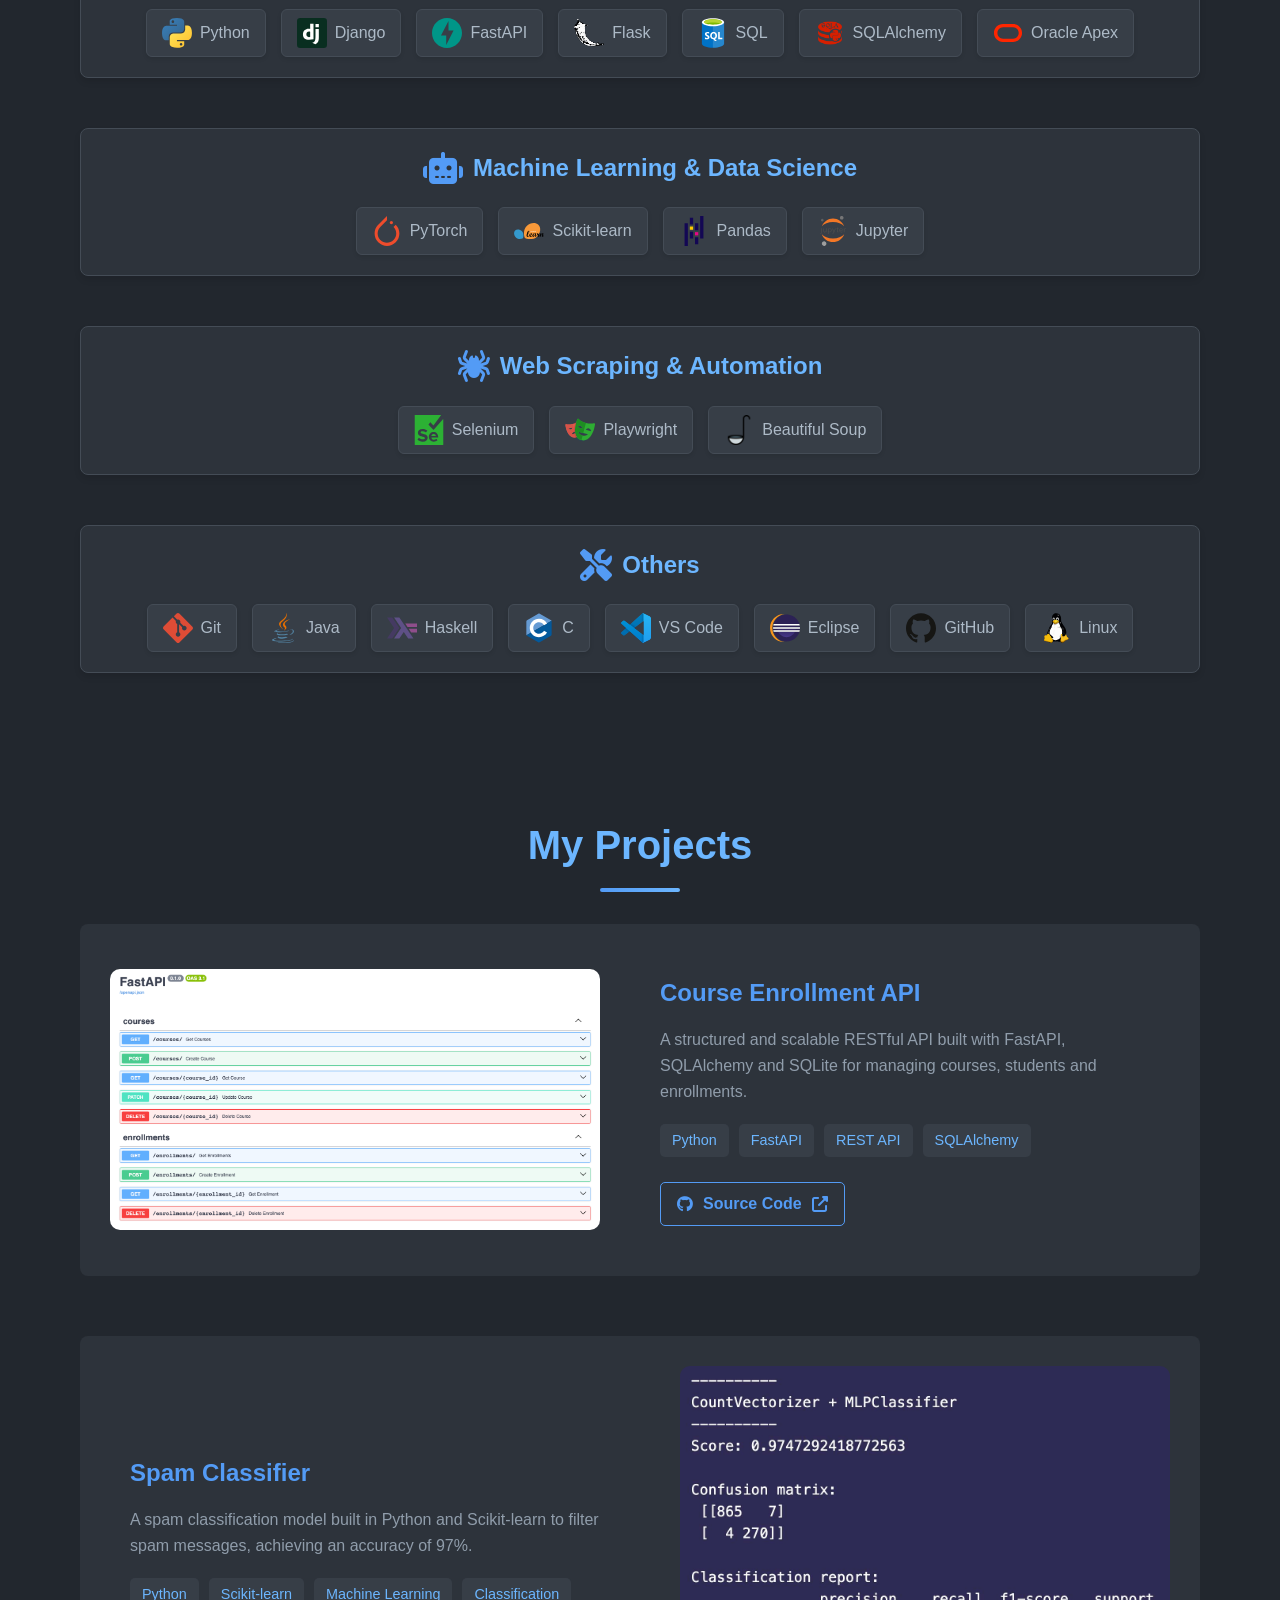
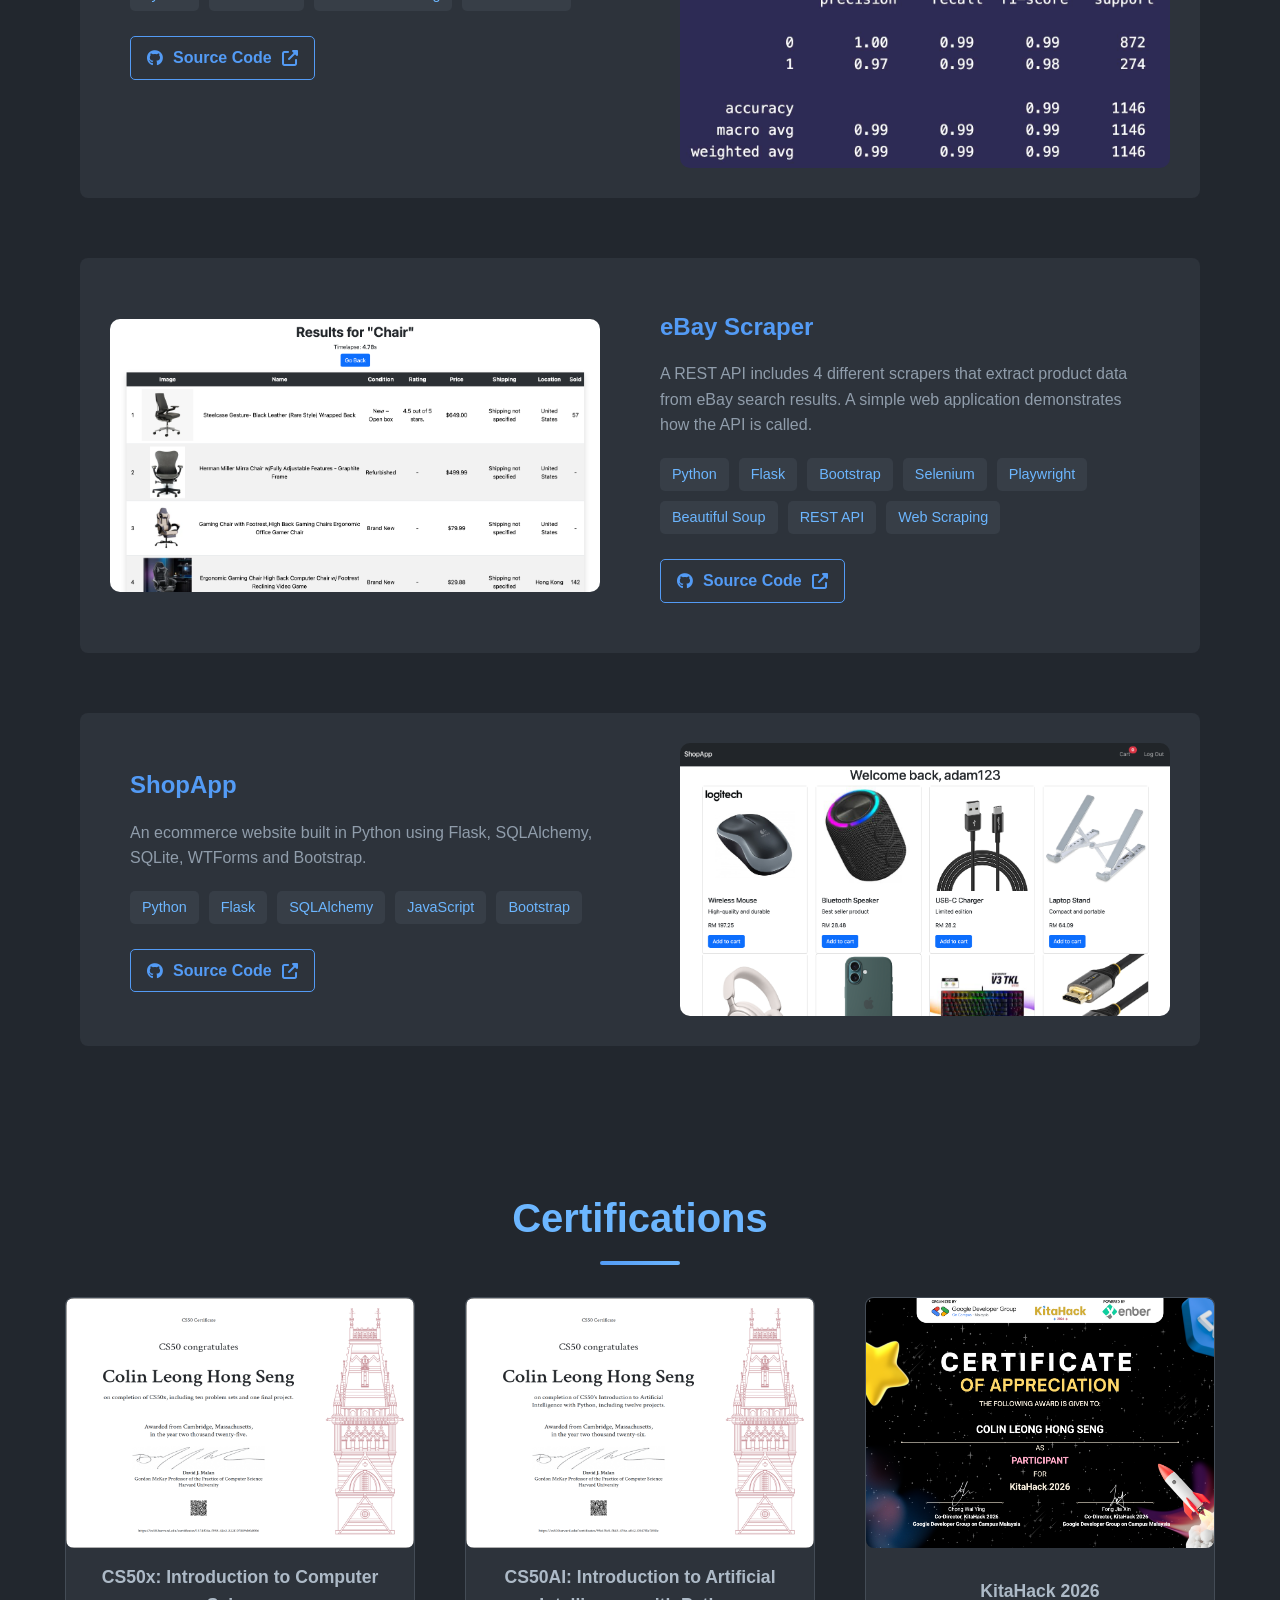
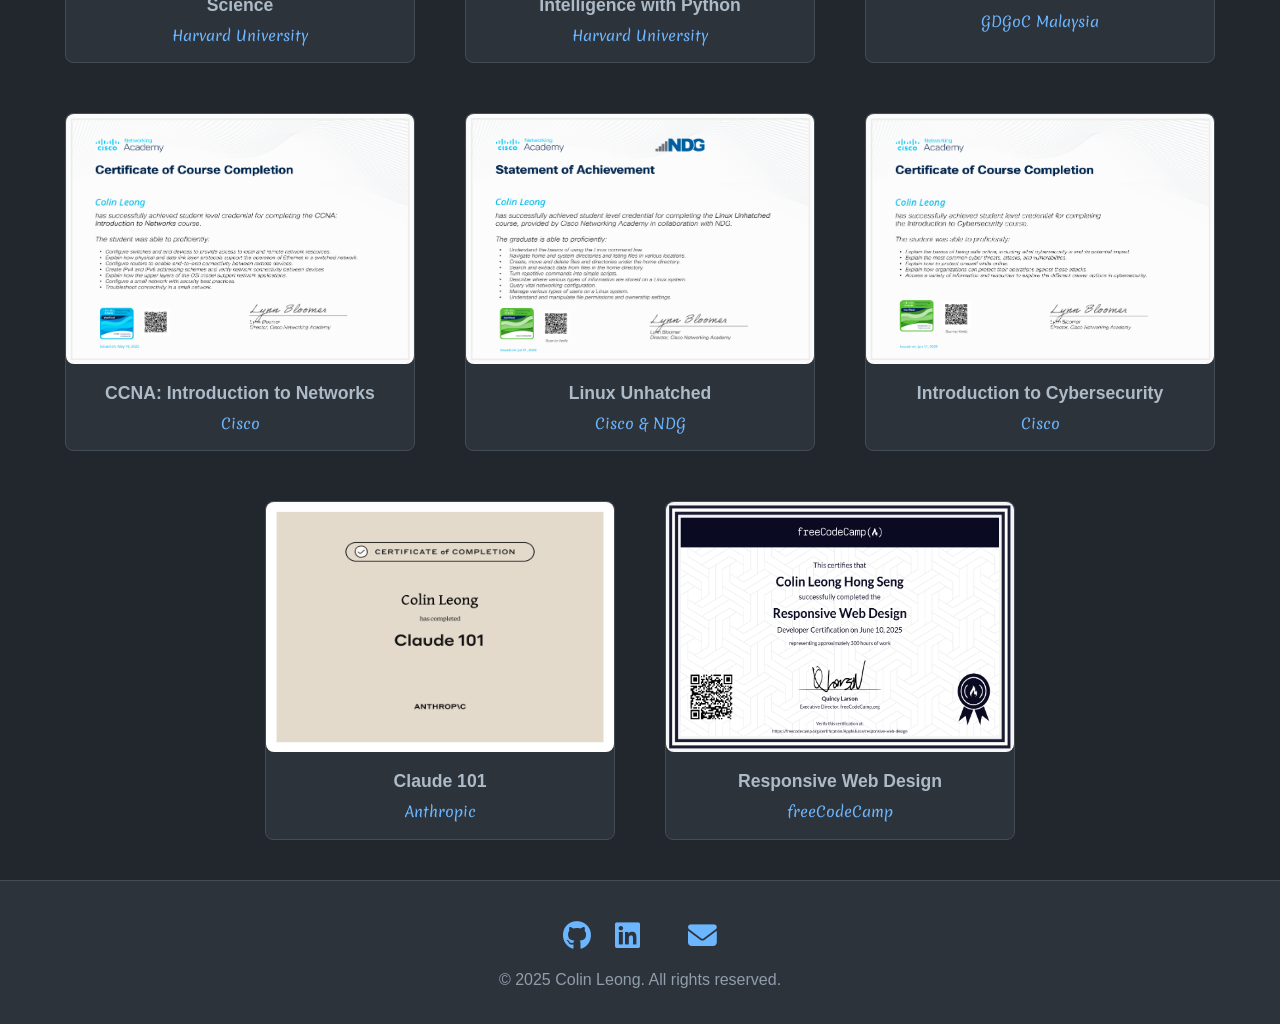
==== commit e5a3c6df: "added claude101" ====
--- a/index.html
+++ b/index.html
@@ -438,7 +438,16 @@
                     </div>
                 </article>
 
-                <!-- Cert 7 - Responsive Web Design -->
+                <!-- Cert 7 - Claude 101 -->
+                <article class="cert pointer">
+                    <img class="cert-image" src="images/certs/Claude 101.png" alt="Claude 101">
+                    <div class="cert-details">
+                        <h3 class="cert-name">Claude 101</h3>
+                        <p class="cert-issuer">Anthropic</p>
+                    </div>
+                </article>
+
+                <!-- Cert 8 - Responsive Web Design -->
                 <article class="cert pointer">
                     <img class="cert-image" src="images/certs/Responsive Web Design.png" alt="Responsive Web Design">
                     <div class="cert-details">
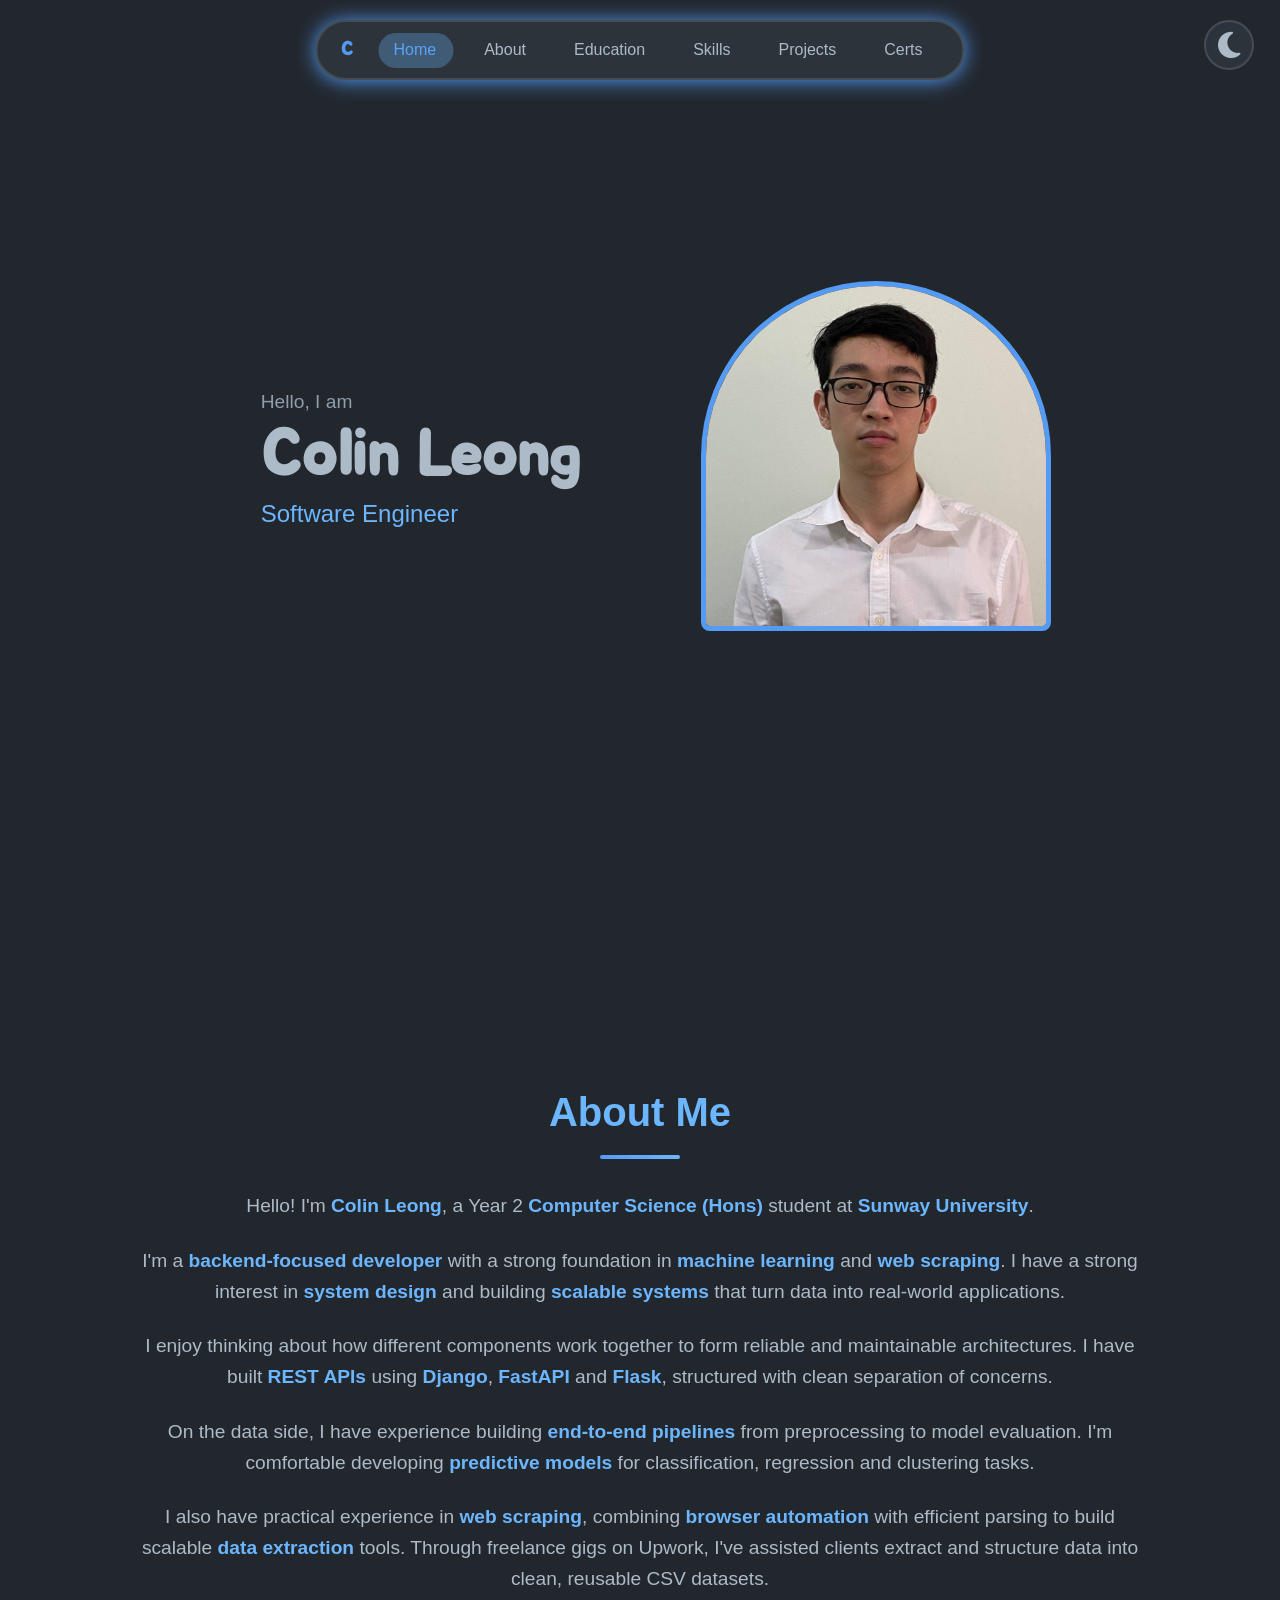
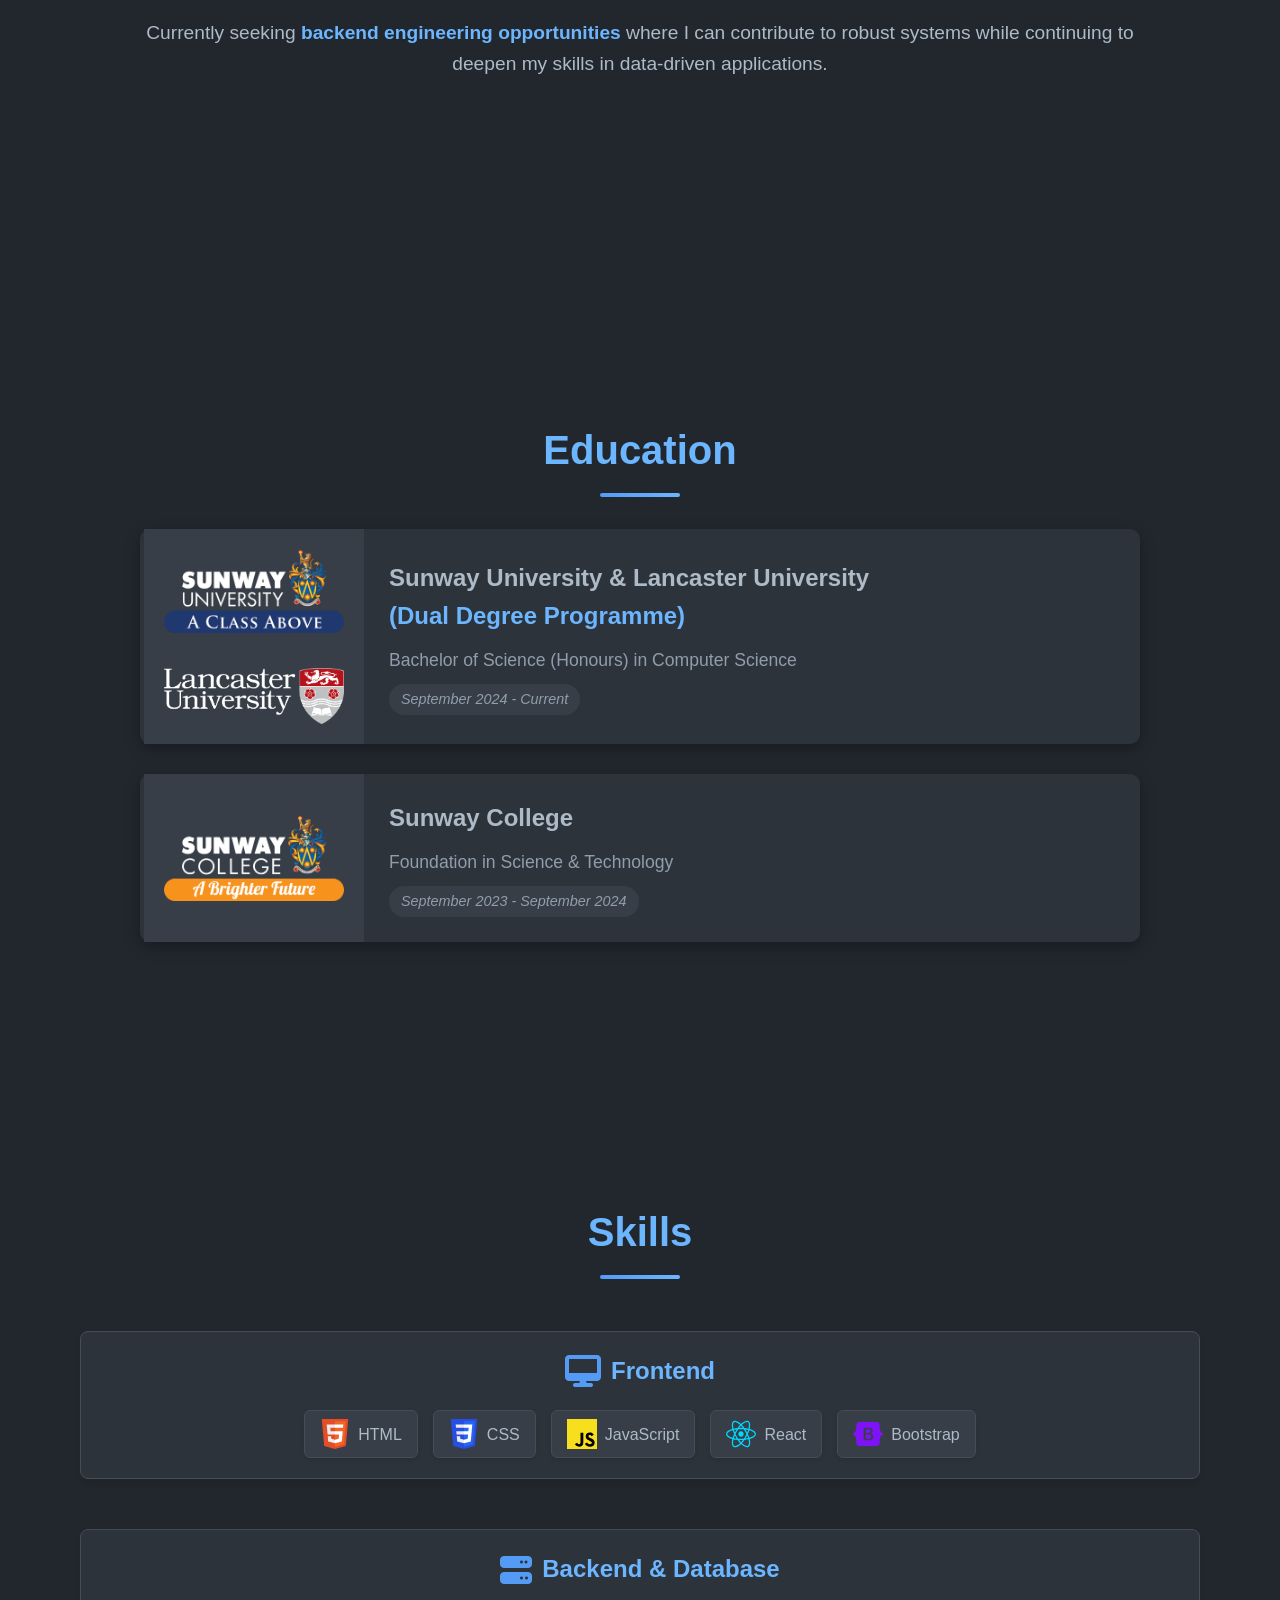
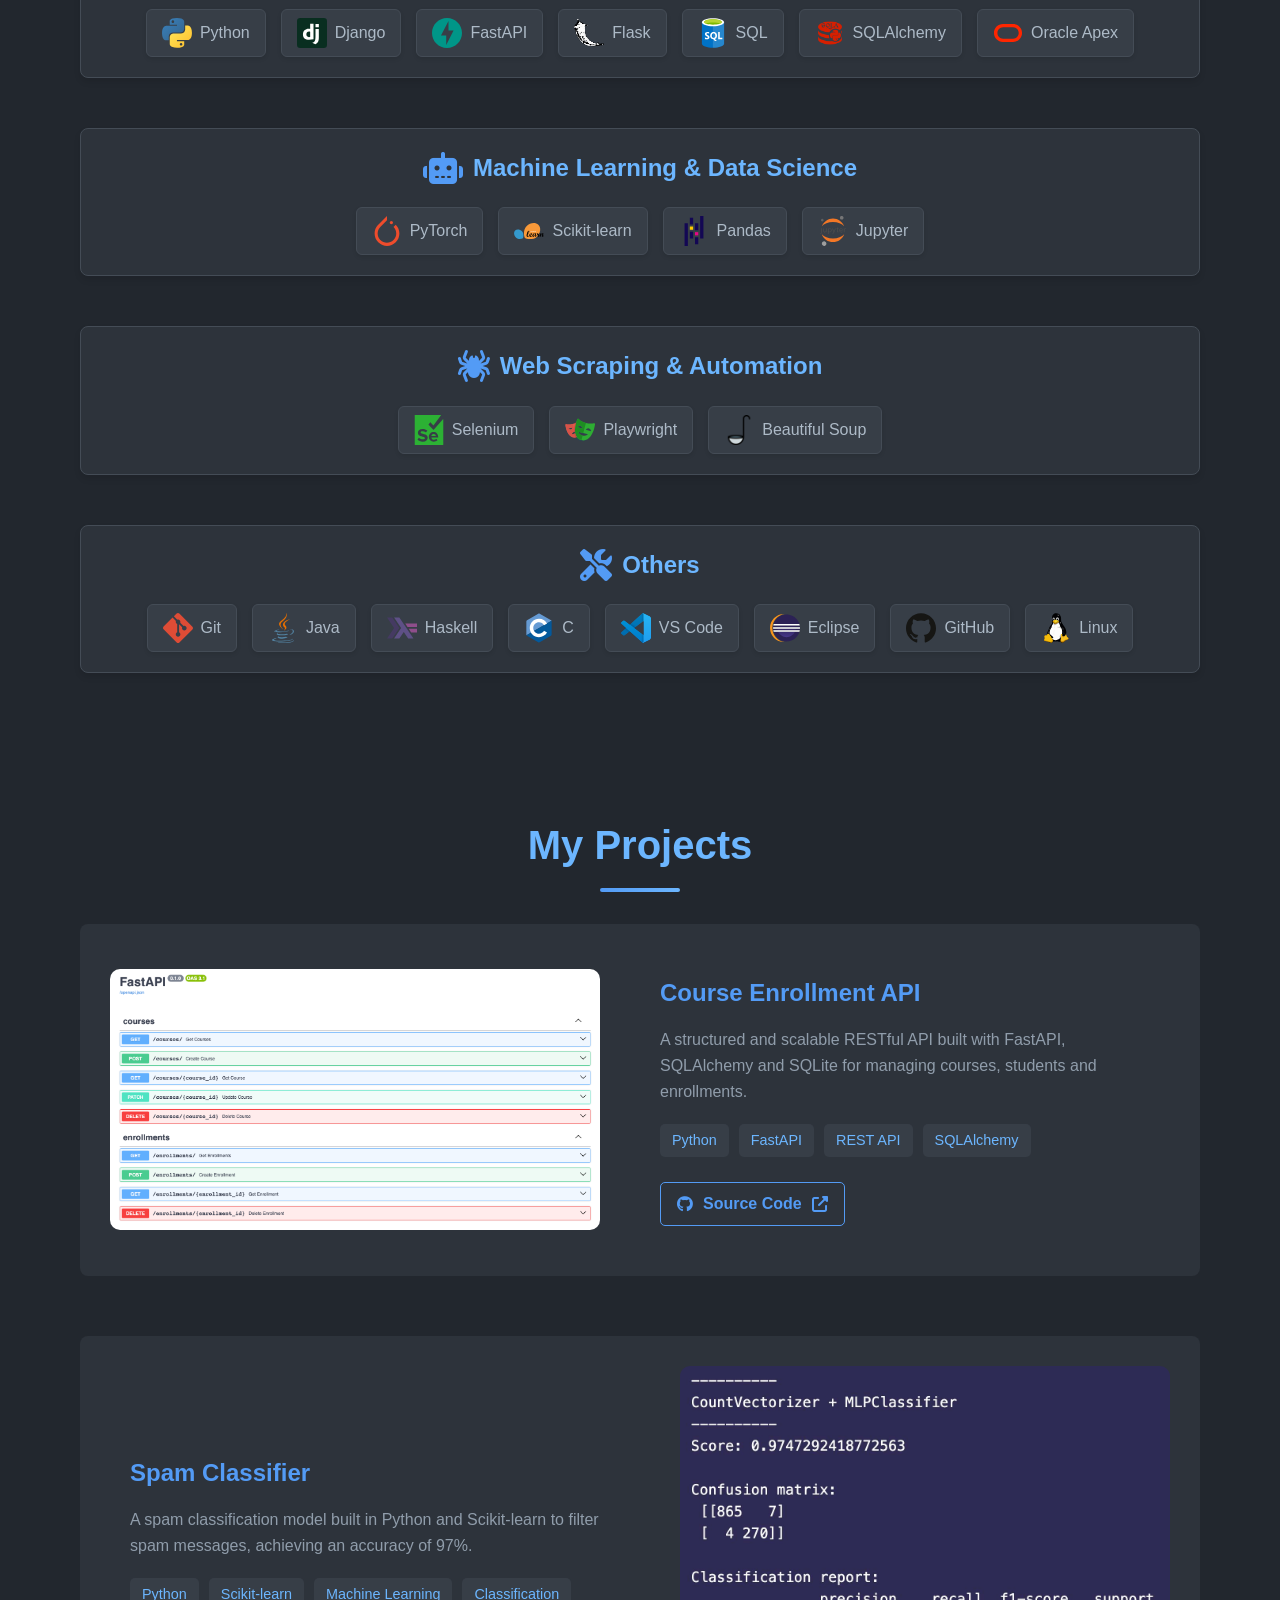
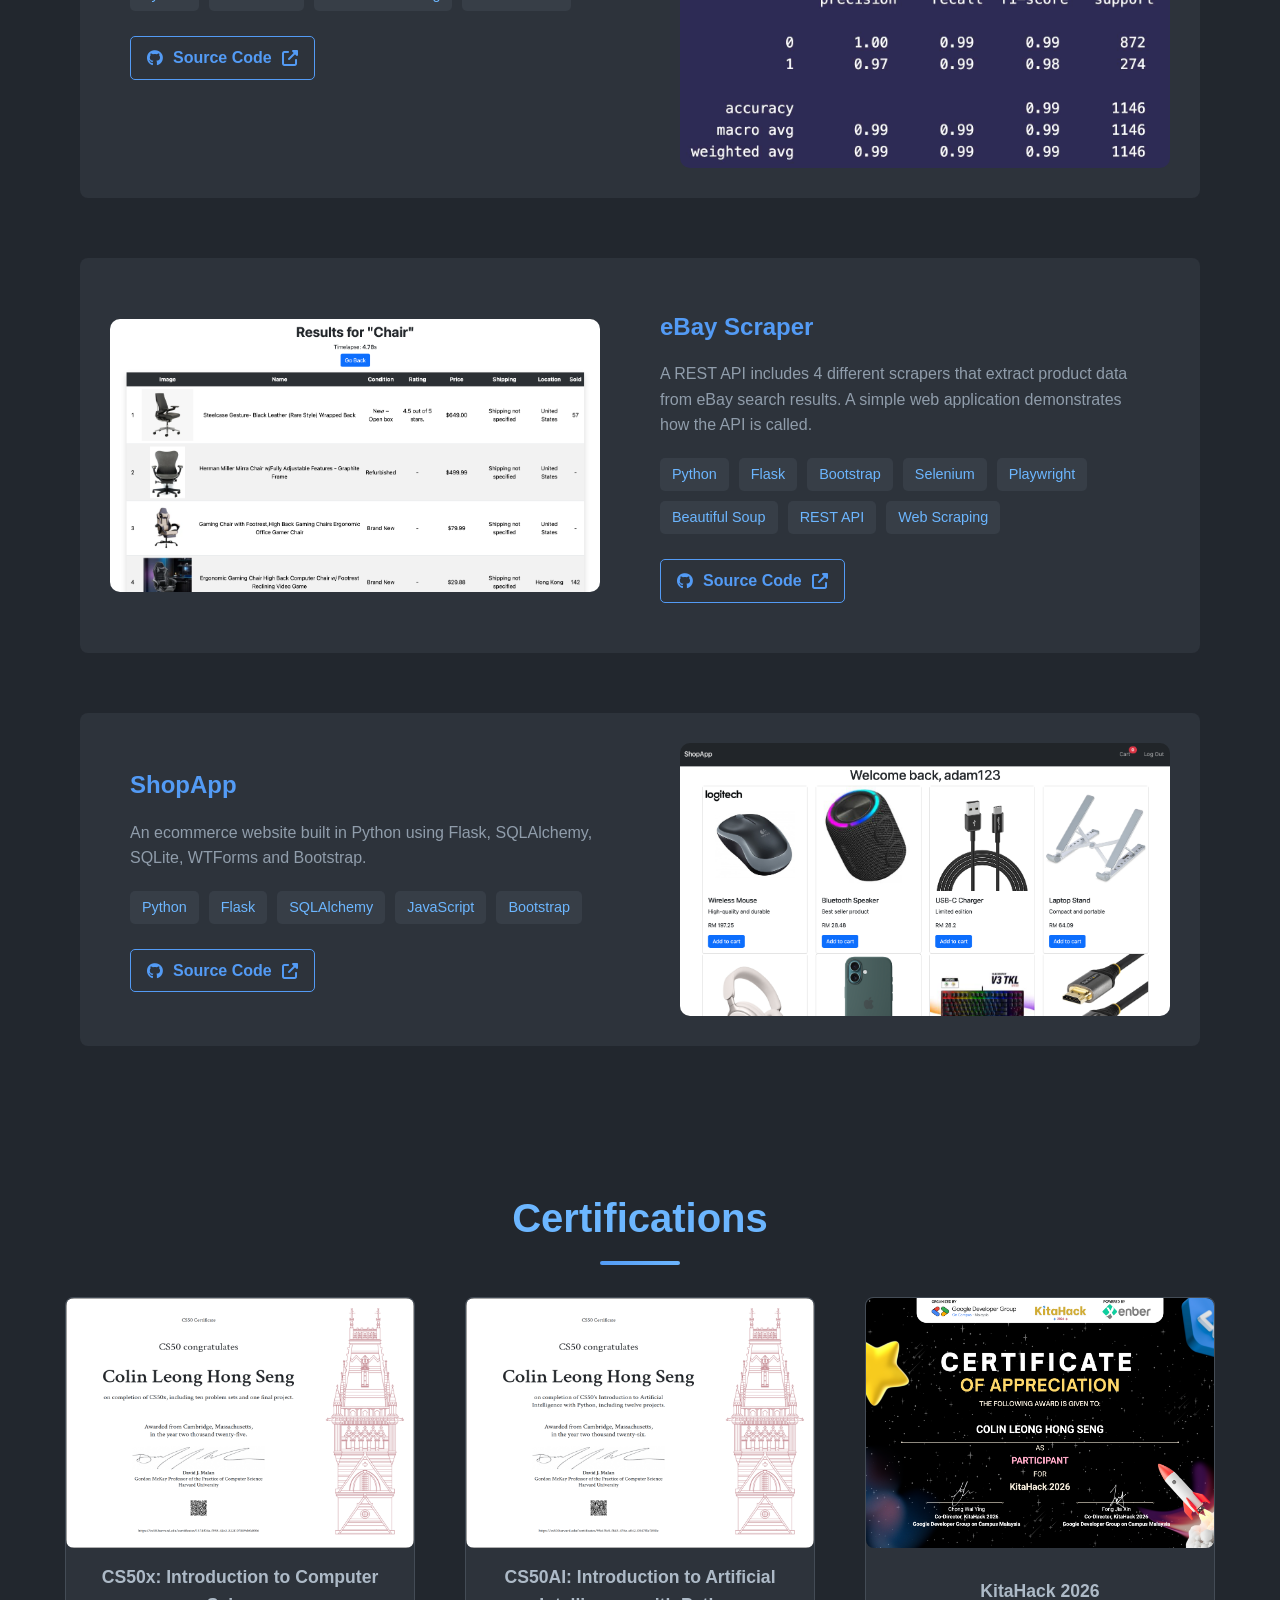
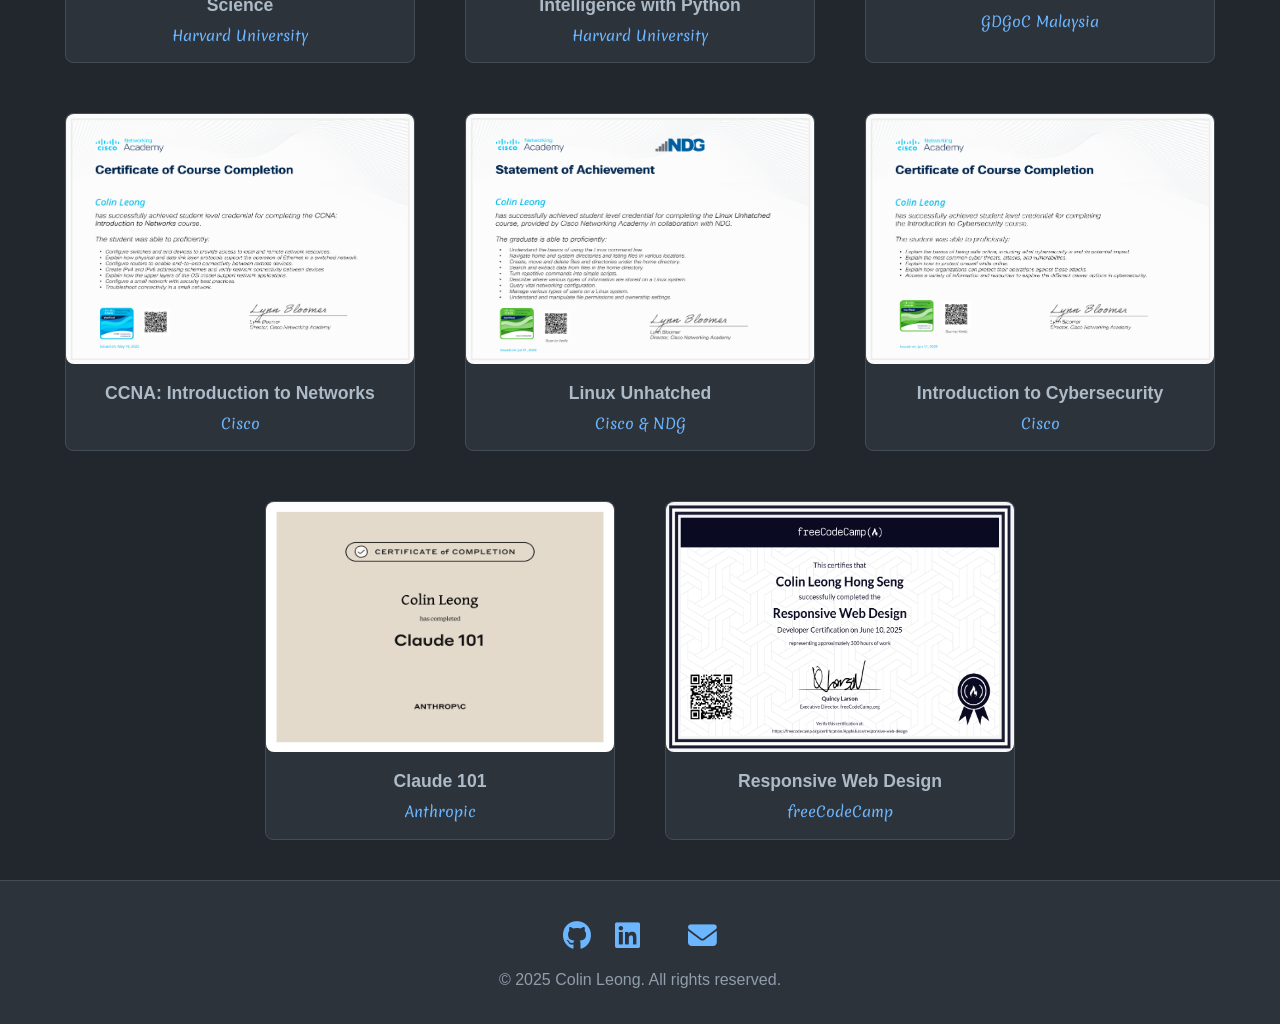
==== commit 0968c5af: "updated about section" ====
--- a/index.html
+++ b/index.html
@@ -73,7 +73,7 @@
             <div id="about-content">
                 <p>Hello! I'm <span class="highlight">Colin Leong</span>, a Year 2 <span class="highlight">Computer Science (Hons)</span> student at <span class="highlight">Sunway University</span>.</p>
                 <p>I'm a <span class="highlight">backend-focused developer</span> with a strong foundation in <span class="highlight">machine learning</span> and <span class="highlight">web scraping</span>. I have a strong interest in <span class="highlight">system design</span> and building <span class="highlight">scalable systems</span> that turn data into real-world applications.</p>
-                <p>I enjoy thinking about how different components work together to form reliable and maintainable architectures. I have built <span class="highlight">RESTful APIs</span> using <span class="highlight">FastAPI</span> and <span class="highlight">Flask</span>, structured with clean separation of concerns (routers, services, models, schemas).</p>
+                <p>I enjoy thinking about how different components work together to form reliable and maintainable architectures. I have built <span class="highlight">REST APIs</span> using <span class="highlight">Django</span>, <span class="highlight">FastAPI</span> and <span class="highlight">Flask</span>, structured with clean separation of concerns.</p>
                 <p>On the data side, I have experience building <span class="highlight">end-to-end pipelines</span> from preprocessing to model evaluation. I'm comfortable developing <span class="highlight">predictive models</span> for classification, regression and clustering tasks.</p>
                 <p>I also have practical experience in <span class="highlight">web scraping</span>, combining <span class="highlight">browser automation</span> with efficient parsing to build scalable <span class="highlight">data extraction</span> tools. Through freelance gigs on Upwork, I've assisted clients extract and structure data into clean, reusable CSV datasets.</p>
                 <p>Currently seeking <span class="highlight">backend engineering opportunities</span> where I can contribute to robust systems while continuing to deepen my skills in data-driven applications.</p>
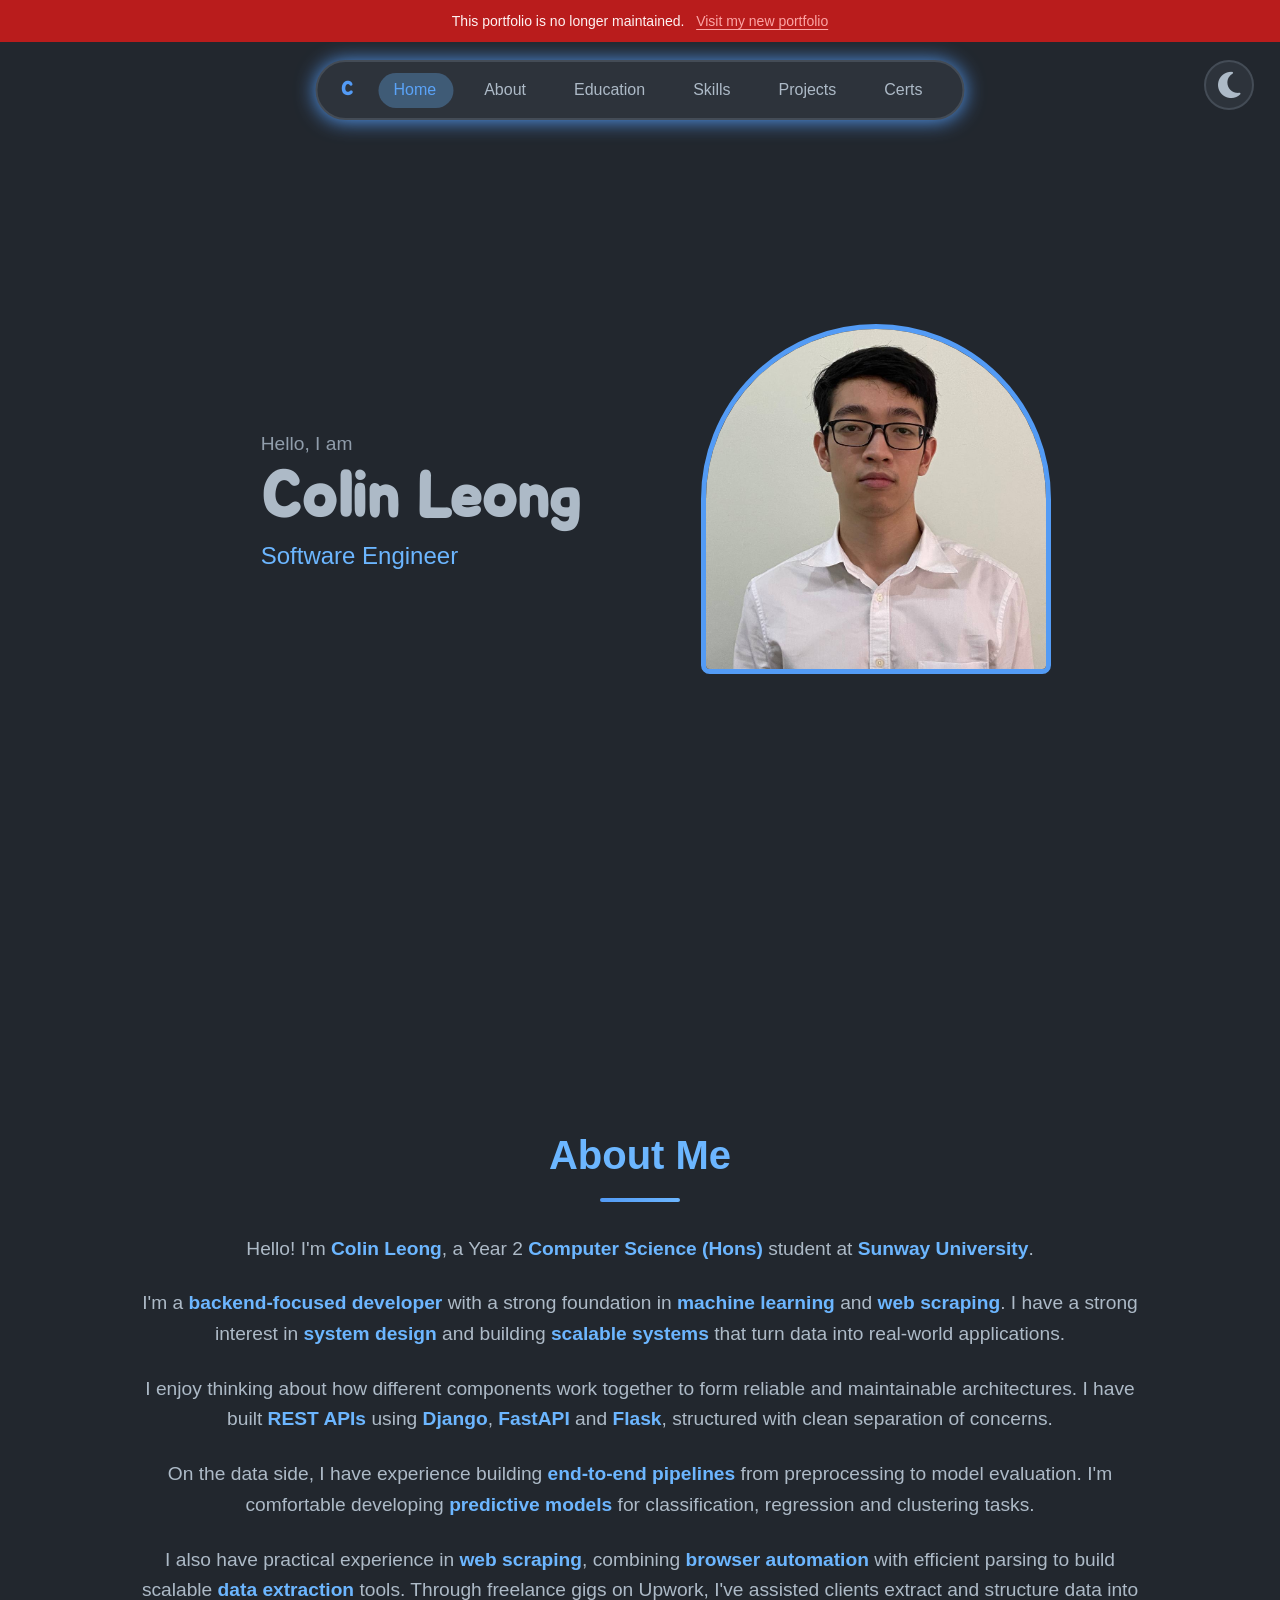
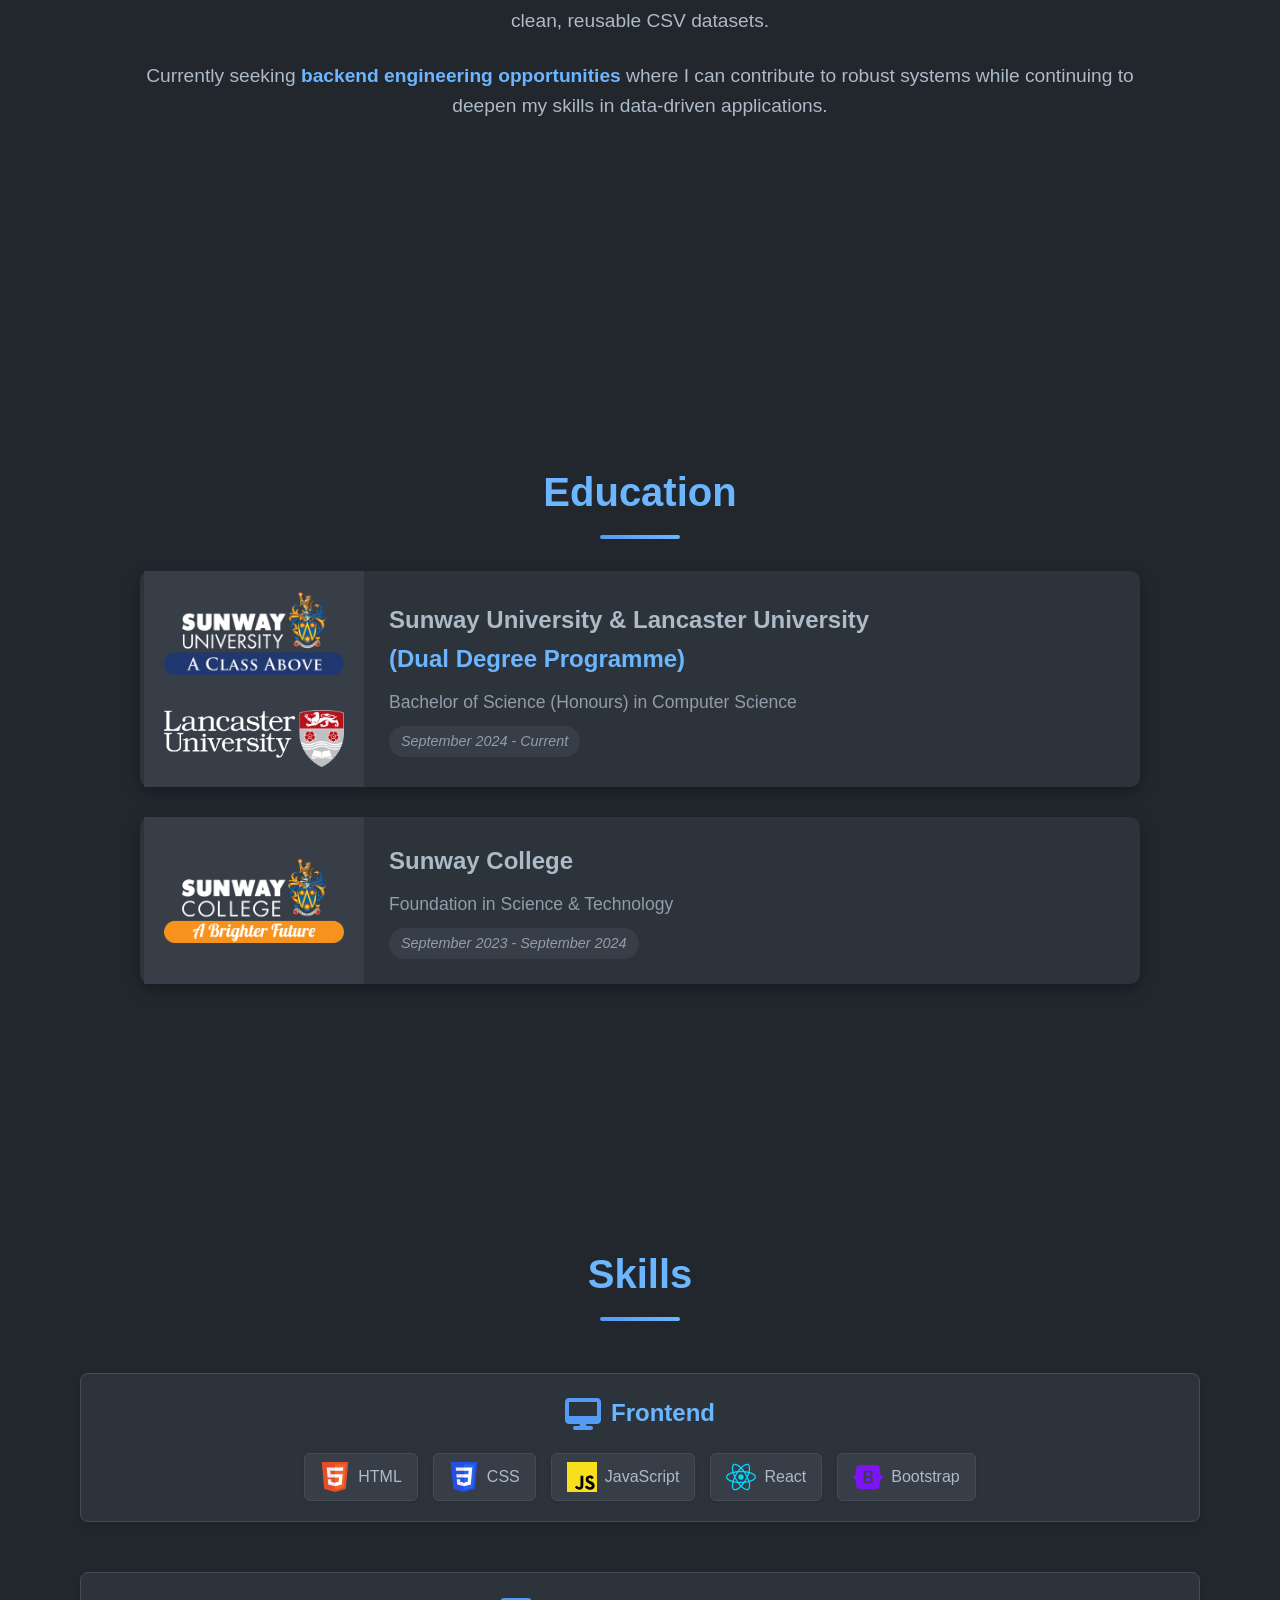
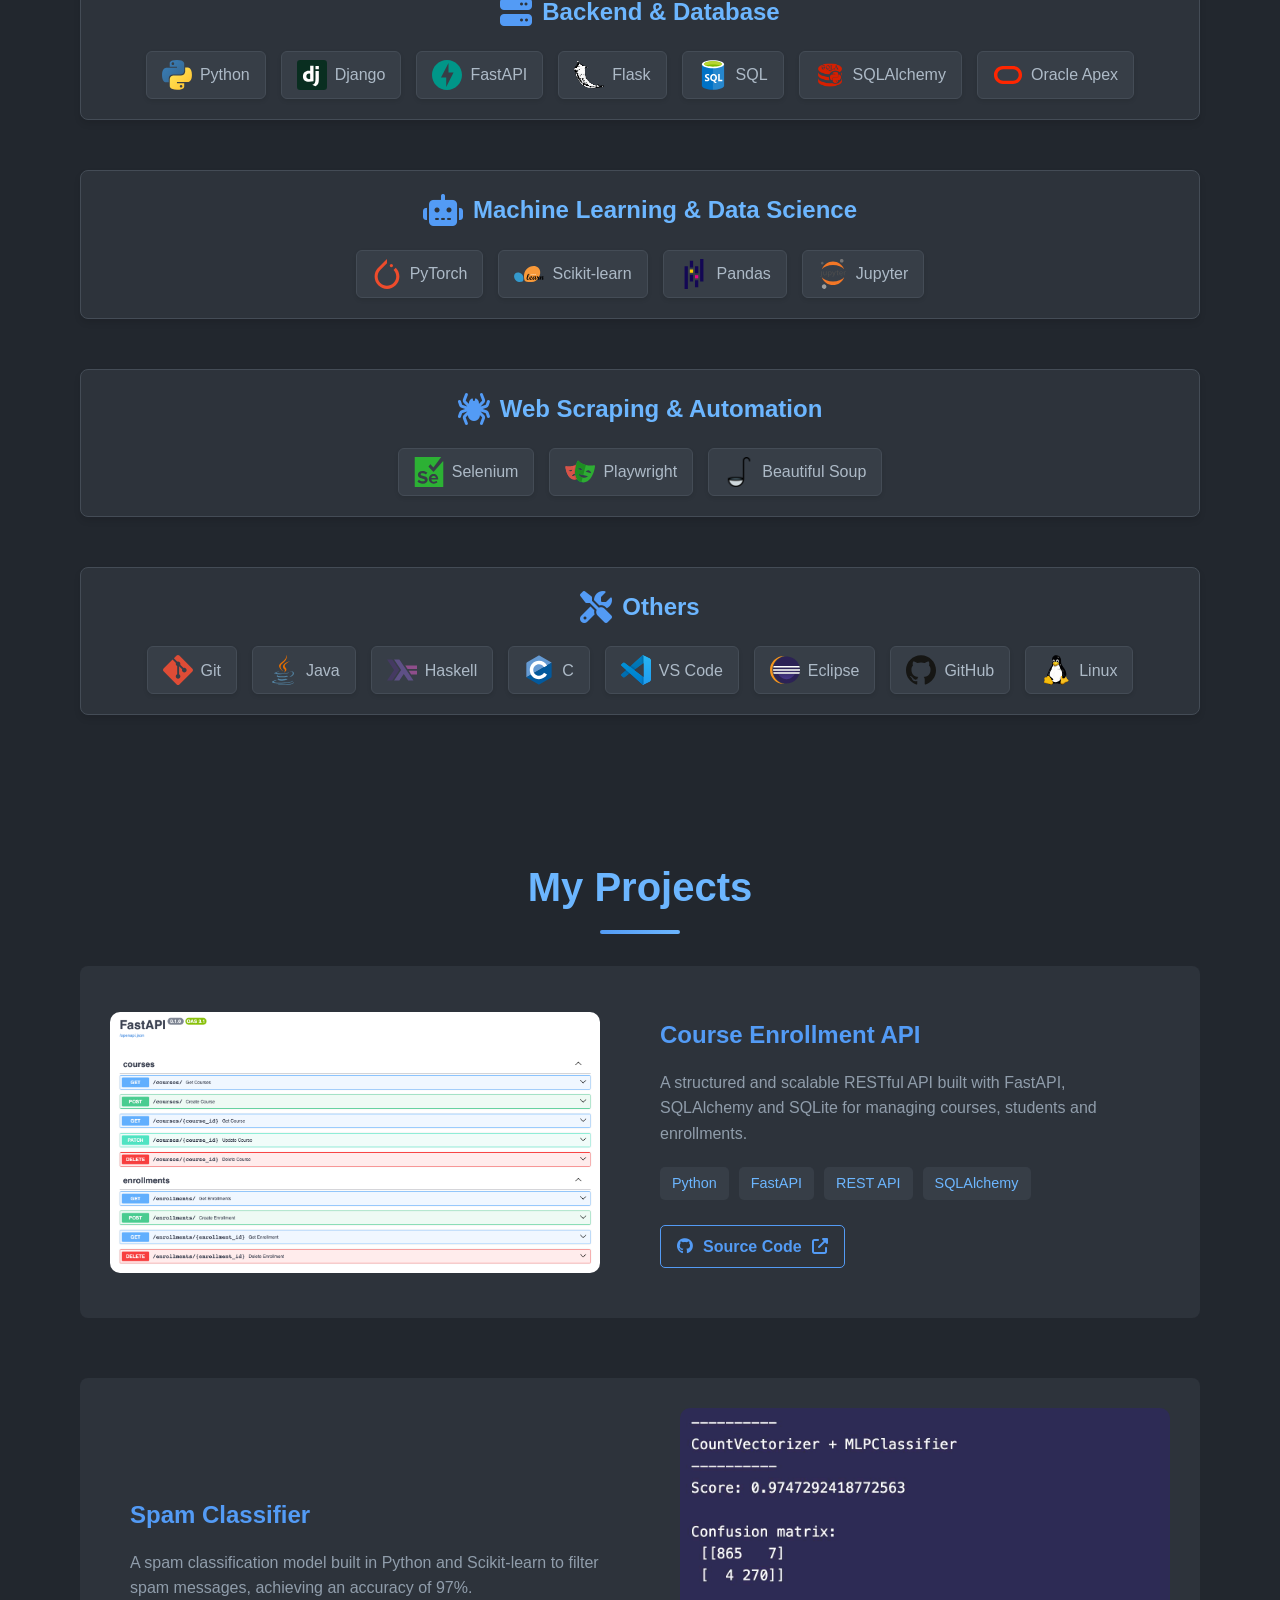
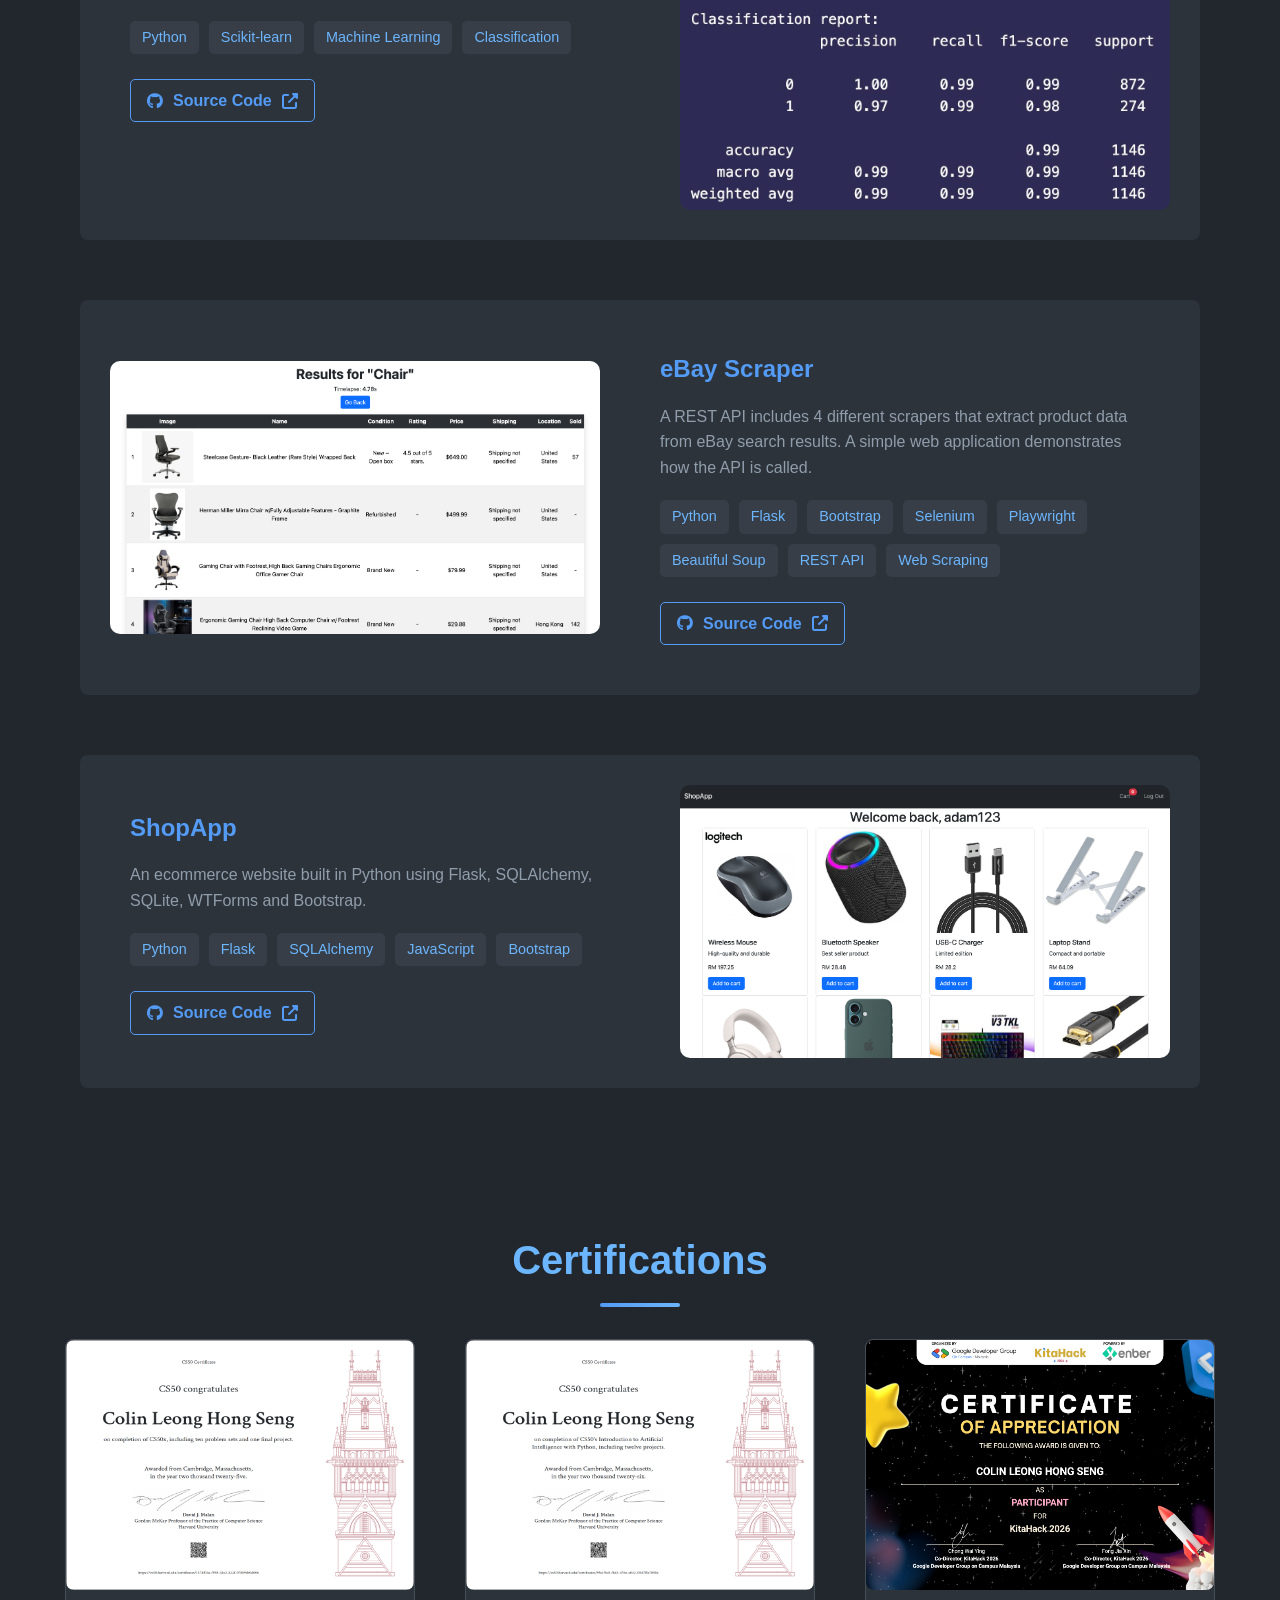
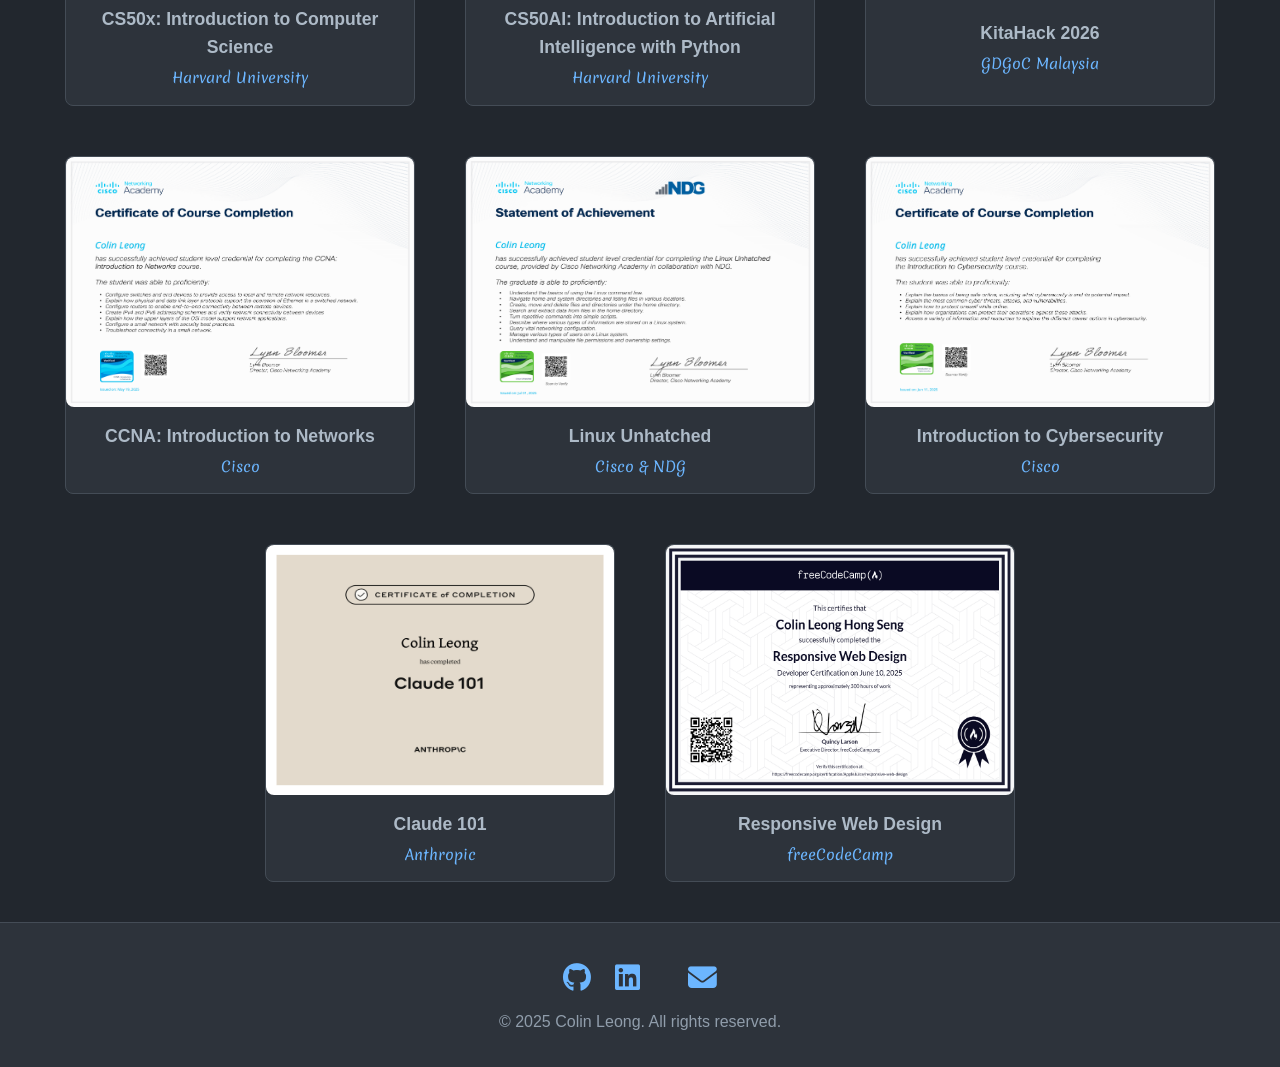
==== commit c4c76fe6: "added deprecated banner" ====
--- a/index.html
+++ b/index.html
@@ -9,6 +9,7 @@
     <link rel="stylesheet" href="https://cdnjs.cloudflare.com/ajax/libs/font-awesome/6.4.0/css/all.min.css">    <!-- Font Awesome -->
     <link rel="stylesheet" type='text/css' href="https://cdn.jsdelivr.net/gh/devicons/devicon@latest/devicon.min.css" />    <!-- Devicon -->
     <link rel="stylesheet" href="static/styles.css">
+    <link rel="stylesheet" href="static/deprecated.css">
     <script async src="https://www.googletagmanager.com/gtag/js?id=G-Y33XTGEKFV"></script>
     <script>
         window.dataLayer = window.dataLayer || []
@@ -23,6 +24,11 @@
 </head>
 
 <body>
+    <div id="deprecated-banner">
+        This portfolio is no longer maintained. &nbsp;
+        <a href="https://colin-leong.vercel.app" target="_blank" rel="noopener">Visit my new portfolio</a>
+    </div>
+
     <header>
         <!-- Navbar -->
         <nav id="navbar">
--- a/static/styles.css
+++ b/static/styles.css
@@ -72,7 +72,7 @@
 /* Navbar */
 #navbar {
     position: fixed;
-    top: 20px;
+    top: 60px;
     left: 50%;
     transform: translateX(-50%);
     display: flex;
@@ -144,7 +144,7 @@
 /* Toggle Theme Button */
 #theme-toggle {
     position: fixed;
-    top: 20px;
+    top: 60px;
     right: 2%;
     border: 2px solid var(--border-color);
     background: var(--bg-secondary);
--- a/static/deprecated.css
+++ b/static/deprecated.css
@@ -0,0 +1,21 @@
+#deprecated-banner {
+    position: sticky;
+    top: 0;
+    z-index: 9999;
+    background: #b91c1c;
+    color: #fef2f2;
+    text-align: center;
+    padding: 10px 20px;
+    font-size: 14px;
+    font-weight: 500;
+}
+
+#deprecated-banner a {
+    color: #fca5a5;
+    text-decoration: underline;
+    text-underline-offset: 3px;
+}
+
+#deprecated-banner a:hover {
+    color: #ffffff;
+}
